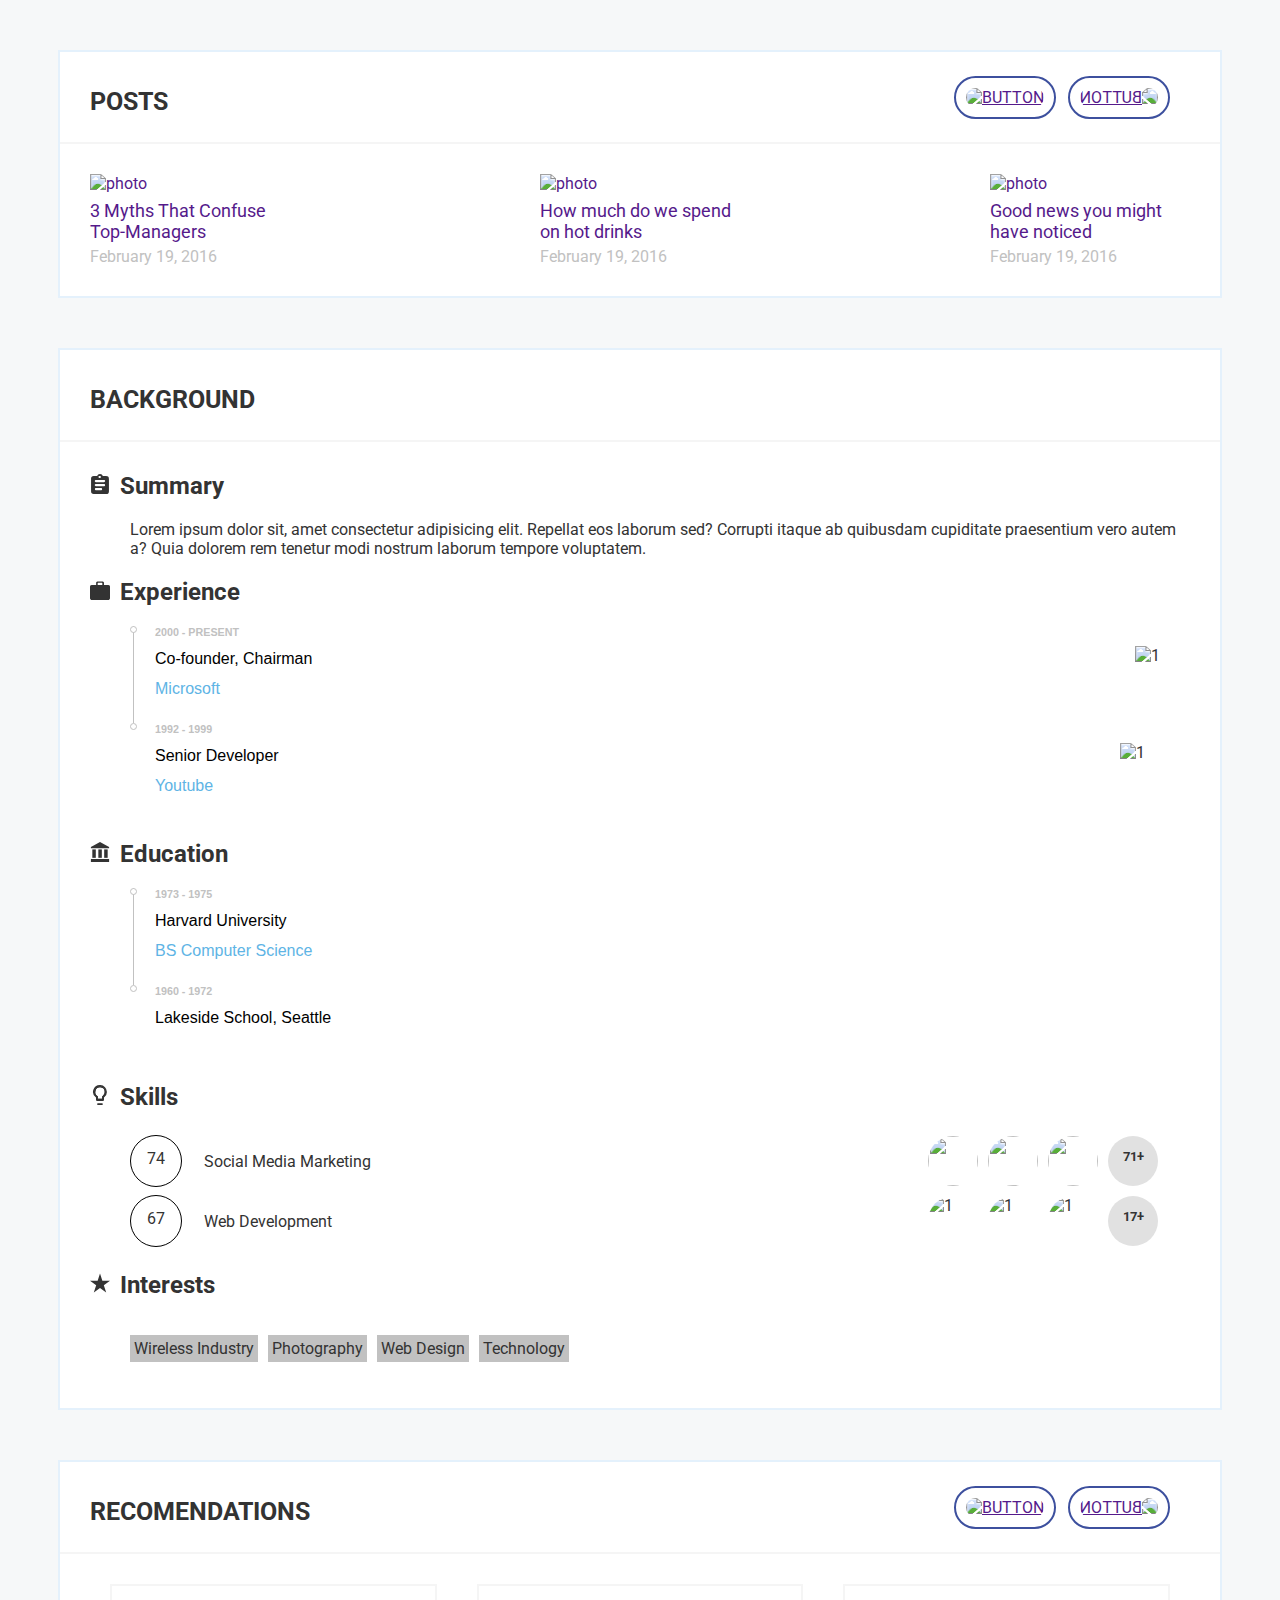
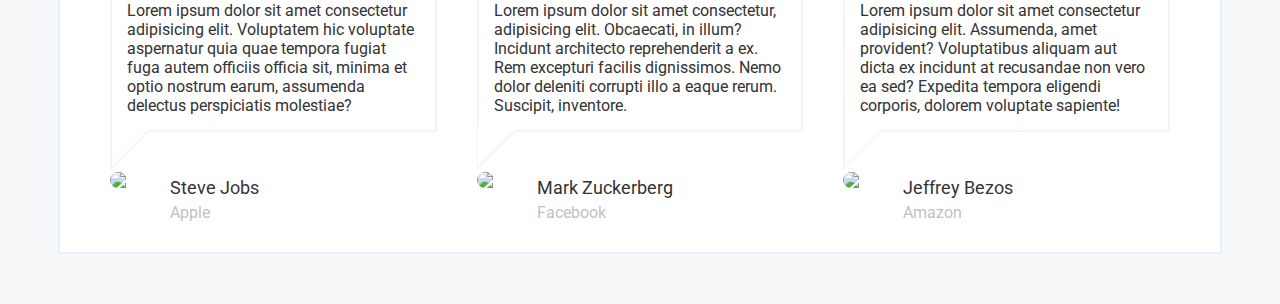
==== index.html @ bb3f2025 "bag fix" ====
<!DOCTYPE html>
<html lang="en">
<head>
    <meta charset="UTF-8">
    <meta http-equiv="X-UA-Compatible" content="IE=edge">
    <meta name="viewport" content="width=device-width, initial-scale=1.0">
    <link rel="stylesheet" href="style.css">
    <title>GroupTask</title>
</head>

<body>

<header>
    <div id="header"></div>

</header>

<main>
    <div id="container">

        <div id="body-1">
            <div class="container">
                <div class="containers-header">
                    <h1>Posts</h1>
                    <div>
                        <a href=""><img src="./img/Arrow.svg" alt="button"></a>
                        <a href=""><img src="./img/Arrow.svg" alt="button"></a>
                    </div>
                </div>

                <div class="containers-main">
                    <div id="content-1">
                        <a href="">
                            <img src="./img/article1.jpg" alt="photo">
                            <div class="text"> 3 Myths That Confuse Top-Managers</div>
                            <div class="additional-text">February 19, 2016</div>
                        </a>
                    </div>
                    <div id="content-2">
                        <a href="">
                            <img src="./img/article2.jpg" alt="photo">
                            <div class="text">How much do we spend on hot drinks</div>
                            <div class="additional-text"> February 19, 2016</div>
                        </a>
                    </div>
                    <div id="content-3">
                        <a href="">
                            <img src="./img/article3.jpg" alt="photo">
                            <div class="text">Good news you might have noticed</div>
                            <div class="additional-text"> February 19, 2016</div>
                        </a>
                    </div>
                </div>
            </div>
        </div>

        <div id="body-2">
            <div class="container">
                <div class="containers-header">
                    <h1>Background</h1>
                </div>  
                <div class="containers-info">
                    <div id="info-1">
                        <h2><img src="./img/mark-icon-1.svg" alt="1" id="img-info">Summary</h2>
                        <div class=" info-1 p"> <p>Lorem ipsum dolor sit, amet consectetur adipisicing elit. Repellat eos laborum sed?
                        Corrupti itaque ab quibusdam cupiditate praesentium vero autem a? Quia dolorem 
                        rem tenetur modi nostrum laborum tempore voluptatem.</p></div>
                    </div>
                    <div id="info-2">
                        <h2><img src="./img/mark-icon-2.svg" alt="1" id="img-info">Experience</h2>
                        
                        <div class="grid_info"> 
                            <div class="el1">
                                <ul>
                                    <li>
                                        <h6>2000 - PRESENT</h6>
                                        <p>Co-founder, Chairman</p> 
                                        <a href="">Microsoft</a> 
                                    </li>
                                    
                                    <li>
                                        <h6>1992 - 1999</h6>
                                        <p>Senior Developer</p>
                                        <a href="">Youtube</a>
                                    </li>
                            
                                </ul>
                            </div>
                            <div class="img1"><img width="140" src="./img/logo-microsoft.png" alt="1" id="grid-img-info"></div>
                            <div class="img2"><img width="110" src="./img/logo-youtube.png" alt="1" id="grid-img-info"></div>
                        </div>


                    </div>
                    <div id="info-3">
                        <h2><img src="./img/mark-icon-3.svg" alt="1" id="img-info">Education</h2>


                        <ul>
                            <li>
                                <h6>1973 - 1975</h6>
                                <p>Harvard University</p> 
                                <a href="">BS Computer Science</a> 
                            </li>
                            
                            <li>
                                <h6>1960 - 1972</h6>
                                <p>Lakeside School, Seattle</p>
                                
                            </li>
                    
                        </ul>


                    </div>
                    <div id="info-4">
                        <h2><img src="./img/mark-icon-4.svg" alt="1" id="img-info">Skills</h2>

                        <div class="number-info">
                            <div class="row-info">
                                <p id="p1">74</p> 
                                <p>Social Media Marketing</p>
                            </div>
                            <div class="image-info">
                                <img width="50" src="./img/avatar.jpg" alt="">
                                <img width="50" src="./img/avatar2.jpg" alt="">
                                <img width="50" src="./img/avatar3.jpg" alt="">
                                <h6>71+</h6>
                            </div>
                        </div>

                        <div class="number-info">
                            <div class="row-info">
                                <div><p id="p1">67</p></div>
                                <div><p>Web Development</p></div>
                            </div>
                            <div class="image-info">
                                <img width="50" src="./img/avatar2.jpg" alt="1">
                                <img width="50" src="./img/avatar3.jpg" alt="1">
                                <img width="50" src="./img/avatar.jpg" alt="1">
                                <h6>17+</h6>
                            </div>
                        </div>

                    </div>
                    <div id="info-5">
                        <h2><img src="./img/mark-icon-5.svg" alt="1" id="img-info">Interests</h2>
                        <div class="info-5-1">
                            <p>Wireless Industry</p>
                            <p>Photography</p>
                            <p>Web Design</p>
                            <p>Technology</p>
                            
                        </div>
                        

                    </div>
                </div>
            </div>
        </div>


        <div id="body-3">
            <div class="container">
                <div class="containers-header">
                    <h1>Recomendations</h1>
                    <div>
                        <a href=""><img src="./img/Arrow.svg" alt="button"></a>
                        <a href=""><img src="./img/Arrow.svg" alt="button"></a>
                    </div>
                </div>

                <div class="containers-main-grid">
                    <label id="rec-1"> Lorem ipsum dolor sit amet consectetur adipisicing elit. Voluptatem hic voluptate aspernatur quia quae tempora fugiat fuga autem officiis officia sit, minima et optio nostrum earum, assumenda delectus perspiciatis molestiae? </label>
                    <label id="rec-2"> Lorem ipsum dolor sit amet consectetur, adipisicing elit. Obcaecati, in illum? Incidunt architecto reprehenderit a ex. Rem excepturi facilis dignissimos. Nemo dolor deleniti corrupti illo a eaque rerum. Suscipit, inventore.</label>
                    <label id="rec-3"> Lorem ipsum dolor sit amet consectetur adipisicing elit. Assumenda, amet provident? Voluptatibus aliquam aut dicta ex incidunt at recusandae non vero ea sed? Expedita tempora eligendi corporis, dolorem voluptate sapiente!</label>

                    <div class="grid-content">
                        <img src="./img/avatar.jpg" class="avatar">
                        <div class="text">Steve Jobs</div>
                        <div class="additional-text">Apple</div>
                    </div>
                    <div class="grid-content">
                        <img src="./img/avatar2.jpg" class="avatar">
                        <div class="text">Mark Zuckerberg</div>
                        <div class="additional-text">Facebook</div>
                    </div>
                    <div class="grid-content">
                        <img src="./img/avatar3.jpg" class="avatar">
                        <div class="text">Jeffrey Bezos</div>
                        <div class="additional-text">Amazon</div>
                    </div>
                </div>
            </div>
        </div>

        <div id="body-4"></div>

        <div id="body-5"></div>

        <div id="body-6"></div>

    </div>
</main>

<footer>
    <div id="footer"></div>

</footer>

</body>

</html>
---- style.css ----
@import url('https://fonts.googleapis.com/css2?family=Raleway:wght@300&family=Roboto:wght@300;500&display=swap');

body{
    font-family: 'Roboto', sans-serif;
    background-color: #F6F8F9;
}
.container{
    background-color: white;
    border: 2px solid #e4f1fc;
    margin: 50px;
    padding-bottom: 30px;
    overflow: hidden;
}

.containers-header{
    display: flex;
    justify-content: space-between;
    height: 90px;
    align-items: center;
    border-bottom: 2px solid #F5F5F5;
    text-transform: uppercase;
}
.containers-header div{
    padding-right: 50px;
}
h1{
    margin-left: 30px;
    margin-top: 25px;
    font-size: 25px;
    color: #333;
}
.containers-header img{
    margin-left: 8px;
    border: 2.5px solid #3D509E;
    border-radius: 50px;
    padding: 10px;
    height: 10px;
}
.containers-header img:hover{
    background-color: rgba(0, 0, 0, 0.1)
}
.containers-header img:active {
    background-color: rgba(0, 0, 0, 0.3)
}

.containers-header a:last-child img {
    transform: scale(-1, 1);
}

.containers-main{
    margin-top: 30px;
    display: flex;
    justify-content: space-between;
    flex-direction: 200px;
    margin-left: 30px;
    margin-right: 30px;
    color: #333;
}
.containers-main a{
    text-decoration: none;
}
.containers-main div{
    width: 200px;
}
.containers-main div:hover .text{
    text-decoration: underline;
}
.containers-main img{
    height: 200px;
}

.containers-main .text{
    margin-top: 7px;
}
.containers-main-grid{
    margin-top: 30px;
    display: grid;
    grid-template-columns: 1fr 1fr 1fr;
    margin-left: 30px;
    margin-right: 30px;
    color: #333;
}
.grid-content{
    margin: 0px 20px;
    margin-top: 40px;
}
.grid-content img{
    position: absolute;
}
.grid-content div{
    margin-left: 60px;
    margin-top: 5px;
}
.containers-main-grid label{
    border: 2px #f5f5f5 solid;
    margin: 0px 20px;
    padding: 15px;
    display: inline-block;
    position: relative;
}
.containers-main-grid label::before{
    content: '';
  display:block;
  position: absolute;
  bottom: -40px;
  left: -2px;
  width: 0;
  height: 0;
  border-style: solid;
  border-width: 40px 40px 0 0;
  border-color: #f5f5f5 transparent transparent transparent;
}
.containers-main-grid label::after{
    content: ' ';
    display:block;
    position: absolute;
    bottom: -36px;
    left: 0px;
    width: 0;
    height: 0;
    border-style: solid;
    border-width: 40px 40px 0 0;
    border-color: white transparent transparent transparent;
}
.containers-main-grid label:nth-child(2)::after{
    left: -1px;
}
.text{
    font-size: 18px;
}
.additional-text{
    margin-top: 5px;
    color: #C1C1C1;
    font-style: normal;
}
.avatar{
    border-radius: 30px;
    overflow: hidden;
    width: 50px;
}


/*Mark*/
#body-2{
    color: #333;
}

.containers-info {
    font-style: none;
    margin-top: 30px;
    margin-left: 30px;
    margin-right: 30px;
}     
.containers-info h2 img {
    padding-right: 5px;
    width: 20px;
    height: 20px;
}

#p1 {
    border: 1px solid black;
    border-radius: 50%;
    height: 25px;
    width: 25px;
    padding: 12.5px;
    margin-right: 22px;
    text-align: center;
}
.number-info {
    display: flex;
    justify-content: space-between;
    align-items: center;
    height: 60px;
}
.row-info {
    display: flex;
    align-items: center;
    padding: 0 0 0 40px;
}
.image-info {
    display: flex;
    align-items: center;
    justify-content: space-between;
    padding: 0 10px 0 0;
}
#img-info {
    padding: 0 10px 0 0;
}
.number-info img {
    border-radius: 50%;
    width: 50px;
    height: 50px;
    margin: 5px;
}
.number-info h6 {
    border: 1px;
    border-radius: 50%;
    background-color: #e1e1e1;
    margin-left: 5px;
    height: 25px;
    width: 25px;
    padding: 12.5px;
    margin-right: 22px;
    text-align: center;
    font-size: 13px;
}
.info-1 p {
    padding: 0 0 0 40px;
}

.info-5-1 {
    display: inline-flex;
    align-items: flex-start;
    padding: 0 0 0 40px;
} 
.info-5-1 p {
    margin-right: 10px;
    background-color: #C1C1C1;
    padding: 4px;
}  
/* TEST */
#body-2 ul {
    margin: 0 auto;
    list-style-type: none;
    counter-reset: circle;
    margin: 0;
    font-family: sans-serif;
}
#body-2 ul li {
    padding: 0 0 25px 25px;
    position: relative;
    margin: 0;
    color: #C1C1C1;
}
#body-2 li p {
    color: black;
    margin: 12px 0;
}
#body-2 li h6 {
    margin: 0;
}
#body-2 li a {
    text-decoration: none;
    color: #5EB4E5;
}
#body-2 li a:hover {
    text-decoration: underline;
}
#body-2 ul li:after {
    position: absolute;
    top: 0;
    left: 0;
    content: "";
    border: 1px solid #C1C1C1;
    border-radius: 50%;
    display: inline-block;
    height: 5px;
    width: 5px;
    text-align: center;
    line-height: 5px;
    background: #fff;
}
#body-2 ul li:before {
    position: absolute;
    left: 3px;
    top: 0;
    content: "";
    height: 100%;
    width: 0;
    border-left: 1px solid #C1C1C1;
}
#body-2 ul li:last-of-type:before {
    border: none;
}
.grid_info {
    display: grid;
    grid-template-areas: 
      "el1 img1"
      "el1 img2";
}
.el1 {
    grid-area: el1;
}
.img1 {
    text-align: end;
    grid-area: img1;
    margin: 20px;
    padding: 0 10px 0 0 ;
}
.img2 {
    text-align: end;
    grid-area: img2;
    margin: 20px;
    padding: 0 25px 0 0 ;
}
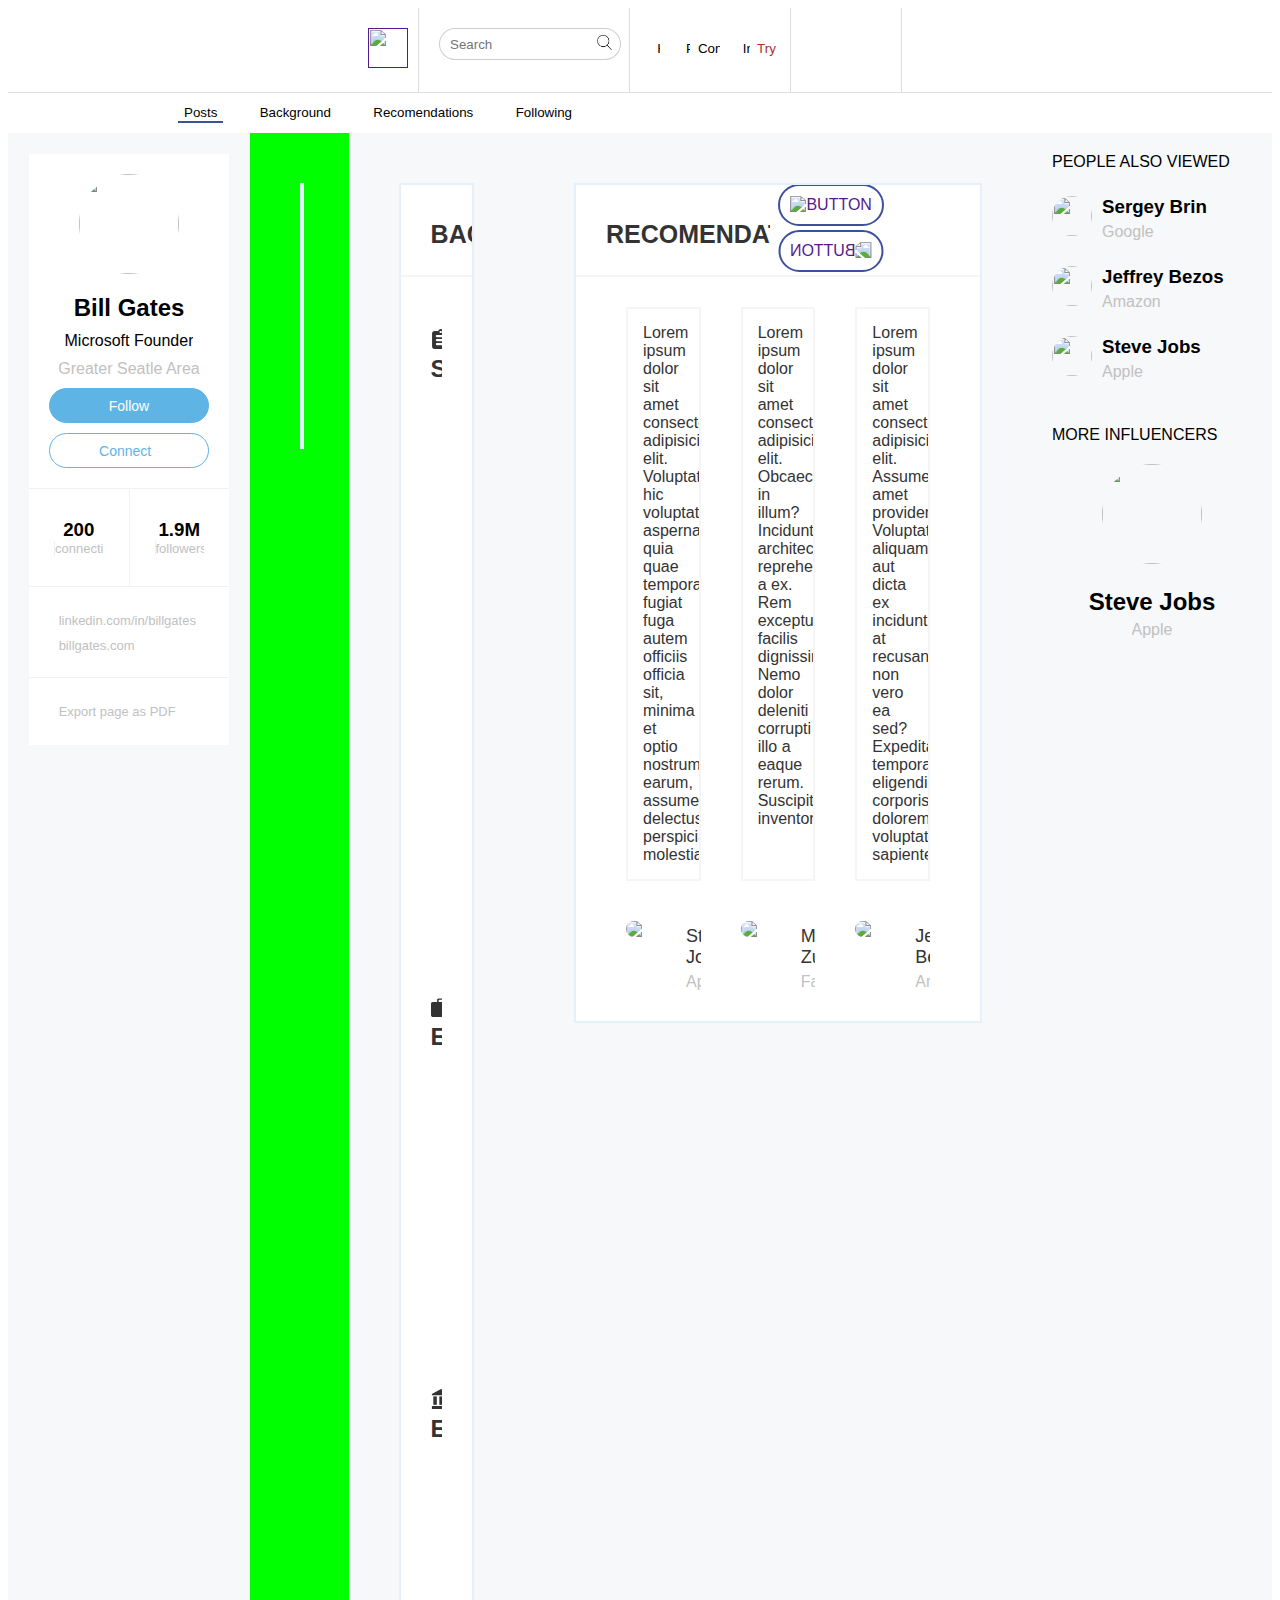
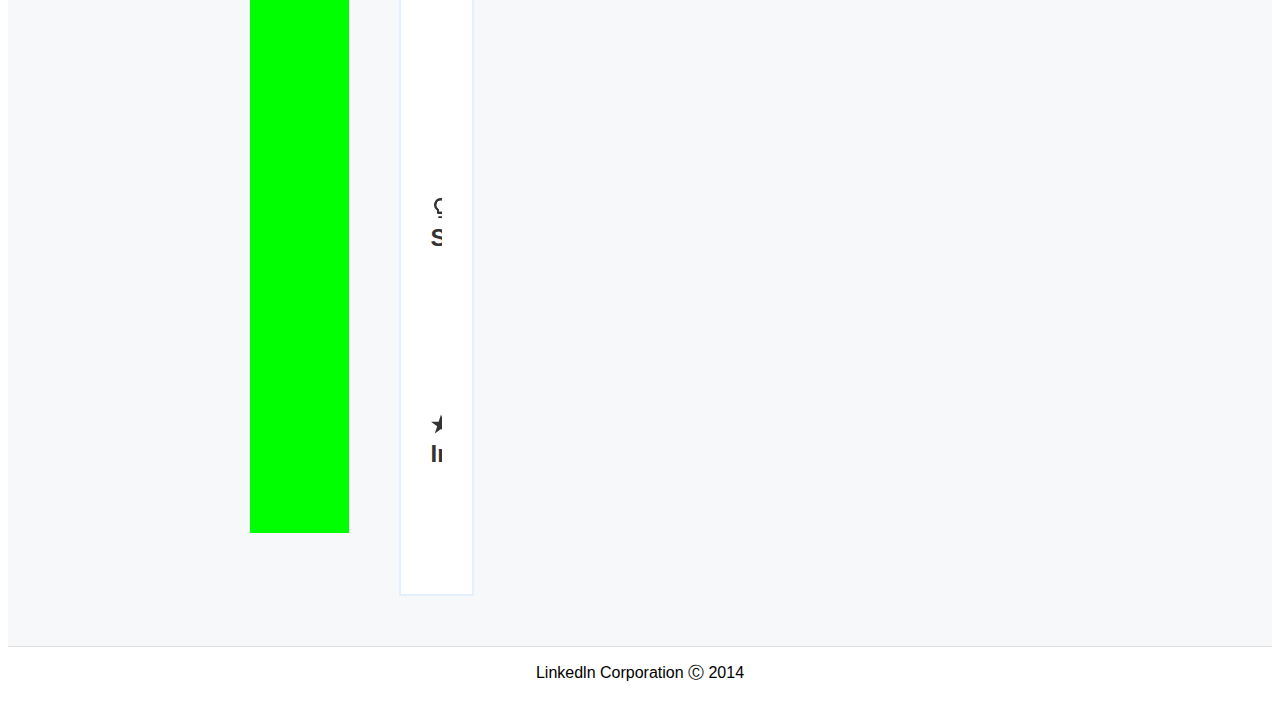
==== commit 67f00d30: "Merge branch 'main' into Igor&Mark" ====
--- a/index.html
+++ b/index.html
@@ -1,23 +1,103 @@
 <!DOCTYPE html>
 <html lang="en">
-<head>
-    <meta charset="UTF-8">
-    <meta http-equiv="X-UA-Compatible" content="IE=edge">
-    <meta name="viewport" content="width=device-width, initial-scale=1.0">
-    <link rel="stylesheet" href="style.css">
+
+  <head>
+    <meta charset="UTF-8" />
+    <meta http-equiv="X-UA-Compatible" content="IE=edge" />
+    <meta name="viewport" content="width=device-width, initial-scale=1.0" />
+    <link rel="stylesheet" href="style.css" />
     <title>GroupTask</title>
-</head>
-
-<body>
-
-<header>
-    <div id="header"></div>
-
-</header>
-
-<main>
-    <div id="container">
-
+  </head>
+
+  <body>
+    <header class="grid-area">
+            <a href="" class="cell cell-area"> <img width="40" height="40" src=" https://github.com/Andrashko/GroupTask/blob/main/img/logo.png?raw=true" alt=""></a>
+        <div class="cell cell-area  searchga">
+            <form >
+            <input type="search" name="#" placeholder="Search">
+            <button type="submit" class="head"><img width="15" height="15"
+                    src="[data-uri]"></button>
+        </form>
+        </div>
+            
+        <div class="cell cell-area">
+            <form action=""><button class="button1">Home</button></form>
+            <form action=""> <button class="button1">Profile</button></form>
+            <form action=""><button class="button1">Connections</button></form>
+            <form action=""><button class="button1">Interest</button></form>
+            <form action=""><button class="button1 redbutton">Try Premium</button></form>
+          
+        </div>
+        <div class="cell cell-area ">
+            <form action=""><button class="button2"><img  width="22" src="https://github.com/lesha13/GroupTaskWEB/blob/main/img/icon-1.png?raw=true" alt=""></button></form>
+            <form action=""> <button class="button2"><img  width="22" src="https://github.com/lesha13/GroupTaskWEB/blob/main/img/icon-2.png?raw=true" alt=""></button></form>
+            <form action=""><button class="button2"><img  width="22" src="https://github.com/lesha13/GroupTaskWEB/blob/main/img/icon-3.png?raw=true" alt=""></button></form>
+
+        </div>
+        <a href="" class="cell cell-area"><img width="45" class="avaimg" src="https://github.com/Andrashko/GroupTask/blob/main/img/avatar.jpg?raw=true" alt=""></a>
+       
+    </header>
+    <header2>
+        <div class="buttons3">
+            <form action=""><button class="button3 bluebutton">Posts</button></form>
+            <form action=""> <button class="button3">Background</button></form>
+            <form action=""><button class="button3">Recomendations</button></form>
+            <form action=""><button class="button3">Following</button></form>
+        </div>
+   
+    </header2>
+
+    <main>
+      <div id="container">
+
+        <div id="body-5">
+          <div id="body-5-1">
+            <img src="img/bill-gates-avatar.png" />
+
+            <h2>Bill Gates</h2>
+            <p>Microsoft Founder</p>
+            <p>Greater Seatle Area</p>
+
+            <button>Follow</button>
+            <button>
+              Connect &nbsp<ion-icon name="chevron-down-outline"></ion-icon>
+            </button>
+          </div>
+          <div id="body-5-2">
+            <div>
+              <h3>200</h3>
+              <p>connecting</p>
+            </div>
+
+            <div>
+              <h3>1.9M</h3>
+              <p>followers</p>
+            </div>
+          </div>
+
+          <div id="body-5-3">
+            <p>
+              <ion-icon name="link-outline"></ion-icon>&nbsp
+              <a href="https://www.linkedin.com/in/billgates">
+                linkedin.com/in/billgates
+              </a>
+            </p>
+            <p>
+              <ion-icon name="globe-outline"></ion-icon>&nbsp
+              <a href="https://en.wikipedia.org/wiki/Bill_Gates">
+                billgates.com
+              </a>
+            </p>
+          </div>
+
+          <div id="body-5-4">
+            <p>
+              <ion-icon name="exit-outline"></ion-icon>&nbsp
+              <a> Export page as PDF </a>
+            </p>
+          </div>
+        </div>
+        
         <div id="body-1">
             <div class="container">
                 <div class="containers-header">
@@ -196,18 +276,70 @@
 
         <div id="body-4"></div>
 
-        <div id="body-5"></div>
-
-        <div id="body-6"></div>
-
-    </div>
-</main>
-
-<footer>
-    <div id="footer"></div>
-
-</footer>
-
-</body>
+        <div id="body-6">
+          <p>PEOPLE ALSO VIEWED</p>
+
+          <div id="body-6-1">
+            <img src="img/avatar.jpg" />
+            <div>
+              <h3>Sergey Brin</h3>
+              <p>Google</p>
+            </div>
+          </div>
+
+          <div id="body-6-2">
+            <img src="img/avatar2.jpg" />
+            <div>
+              <h3>Jeffrey Bezos</h3>
+              <p>Amazon</p>
+            </div>
+          </div>
+
+          <div id="body-6-3">
+            <img src="img/avatar3.jpg" />
+            <div>
+              <h3>Steve Jobs</h3>
+              <p>Apple</p>
+            </div>
+          </div>
+
+          <p>MORE INFLUENCERS</p>
+
+          <div id="body-6-4">
+            <div>
+              <button>
+                <ion-icon name="chevron-back-outline"></ion-icon>
+              </button>
+
+              <img src="img/avatar3.jpg" />
+
+              <button>
+                <ion-icon name="chevron-forward-outline"></ion-icon>
+              </button>
+            </div>
+            <h2>Steve Jobs</h2>
+            <p>Apple</p>
+          </div>
+        </div>
+      </div>
+    </main>
+
+    <footer>
+      <footer>
+        <div class="divfooter">
+                    <p>Linkedln Corporation Ⓒ 2014</p>
+        </div>
+
+    </footer>
+
+    <script
+      type="module"
+      src="https://unpkg.com/ionicons@5.5.2/dist/ionicons/ionicons.esm.js"
+    ></script>
+    <script
+      nomodule
+      src="https://unpkg.com/ionicons@5.5.2/dist/ionicons/ionicons.js"
+    ></script>
+  </body>
 
 </html>
--- a/style.css
+++ b/style.css
@@ -1,9 +1,4 @@
-@import url('https://fonts.googleapis.com/css2?family=Raleway:wght@300&family=Roboto:wght@300;500&display=swap');
-
-body{
-    font-family: 'Roboto', sans-serif;
-    background-color: #F6F8F9;
-}
+/*Igor*/
 .container{
     background-color: white;
     border: 2px solid #e4f1fc;
@@ -23,7 +18,7 @@
 .containers-header div{
     padding-right: 50px;
 }
-h1{
+.container h1{
     margin-left: 30px;
     margin-top: 25px;
     font-size: 25px;
@@ -292,4 +287,351 @@
     grid-area: img2;
     margin: 20px;
     padding: 0 25px 0 0 ;
-}+}
+/*Nika*/
+
+.grid-area {
+  display: grid;
+  grid-template-areas: "logo searchm buttons1 buttons2 ava";
+  padding: 0px 350px;
+  border-bottom: 0.5px solid #dedede;
+}
+
+header {
+  display: flex;
+  justify-content: space-between;
+}
+
+.button1 {
+  height: 40px;
+  width: 90px;
+  border: 0;
+  background-color: white;
+  cursor: pointer;
+}
+.button2 {
+  height: 40px;
+  width: 30px;
+  border: 0;
+  background-color: white;
+  cursor: pointer;
+}
+.button1:hover {
+  padding: 0px 0px 4px 0px;
+}
+
+.button2:hover {
+  padding: 0px 0px 4px 0px;
+}
+.avaimg {
+  border-radius: 50px;
+}
+.redbutton {
+  color: rgb(171, 45, 45);
+}
+.searchga input {
+  width: 150px;
+  height: 32px;
+  padding-left: 10px;
+  border: 0.5px solid #cecece;
+  border-right: 0;
+  border-radius: 50px 0 0 50px;
+  background: #ffffff;
+  outline: none;
+}
+
+.searchga button {
+  position: absolute;
+  width: 32px;
+  height: 32px;
+  border: 0.5px solid #cecece;
+  border-left: 0;
+  cursor: pointer;
+  border-radius: 0 50px 50px 0;
+  background-color: white;
+}
+
+input[type="search"]::-webkit-search-cancel-button {
+  -webkit-appearance: none;
+  width: 0px;
+  height: 0px;
+}
+
+.cell-area:nth-child(1) {
+  grid-area: logo;
+  padding: 20px 10px;
+}
+
+.cell-area:nth-child(2) {
+  grid-area: searchm;
+  padding: 20px 40px 10px 20px;
+
+  border-left: 0.5px solid #dedede;
+}
+
+.cell-area:nth-child(3) {
+  grid-area: buttons1;
+  padding: 20px 10px 20px 0px;
+  display: flex;
+  justify-content: space-between;
+  border-right: 0.5px solid #dedede;
+  border-left: 0.5px solid #dedede;
+}
+
+.cell-area:nth-child(4) {
+  grid-area: buttons2;
+  border-right: 0.5px solid #dedede;
+  padding: 20px 10px;
+  display: flex;
+  justify-content: space-between;
+}
+
+.cell-area:nth-child(5) {
+  grid-area: ava;
+  padding: 20px 10px;
+}
+.buttons3 {
+  display: flex;
+  justify-content: space-between;
+  padding: 10px 170px;
+  width: 400px;
+}
+.button3 {
+  border: 0;
+  background-color: white;
+}
+.button3:hover {
+  border-bottom: 2px solid #3d509e;
+}
+.bluebutton {
+  border-bottom: 2px solid #3d509e;
+}
+.divfooter {
+  display: block;
+  text-align: center;
+  border-top: 0.5px solid #dedede;
+}
+
+/* Oleksii */
+
+@import url("https://fonts.googleapis.com/css2?family=Roboto:wght@300&display=swap");
+
+* {
+  font-family: "Roboto", sans-serif;
+  text-decoration: none;
+  overflow: hidden;
+}
+
+#container {
+  display: flex;
+  flex-direction: row;
+  justify-content: center;
+}
+
+body main {
+  background-color: #f6f8f9;
+}
+
+#body-5 {
+  background-color: #ffffff;
+  border: 1px solid #f6f8f9;
+}
+
+#body-5 *,
+#body-6 * {
+  margin: 0;
+  padding: 0;
+}
+
+#body-5,
+#body-6 {
+  display: flex;
+  flex-direction: column;
+  height: fit-content;
+  width: 200px;
+  min-width: 200px;
+  margin: 20px;
+}
+
+#body-5-1 {
+  display: flex;
+  flex-direction: column;
+  align-items: center;
+}
+
+#body-5-2 {
+  display: flex;
+  flex-direction: row;
+  border-top: 1px solid #f1f1f1;
+  margin-top: 10px;
+}
+
+#body-5-2 :last-child {
+  border-left: 1px solid #f1f1f1;
+}
+
+#body-5-2 div {
+  text-align: center;
+  width: 50%;
+  padding-top: 30px;
+  padding-bottom: 30px;
+}
+
+#body-5-1 h2,
+#body-5-1 p {
+  margin-bottom: 10px;
+}
+
+#body-5-3,
+#body-5-4 {
+  display: flex;
+  flex-direction: column;
+  align-items: left;
+  border-top: 1px solid #f1f1f1;
+}
+
+#body-5-2 p,
+#body-5-3 p,
+#body-5-4 p {
+  display: flex;
+  flex-direction: row;
+  font-size: small;
+}
+
+#body-5-2 p {
+  margin: 0px 25px;
+}
+
+#body-5-3 {
+  padding: 25px 0px 15px 0px;
+}
+
+#body-5-3 p {
+  margin: 0px 25px 8px 25px;
+}
+
+#body-5-4 p {
+  margin: 25px 25px;
+}
+
+#body-5 img {
+  height: 100px;
+  width: 100px;
+  border-radius: 50%;
+  margin: 20px 0px;
+}
+
+#body-5 button {
+  border: 1px solid #5eb4e5;
+  border-radius: 50px;
+  width: 160px;
+  height: 35px;
+  font-size: 14px;
+  margin-bottom: 10px;
+}
+
+#body-5 :nth-child(5) {
+  background-color: #5eb4e5;
+  color: #ffffff;
+  transition: 0.3s;
+}
+
+#body-5 :nth-child(6) {
+  background-color: #ffffff;
+  color: #5eb4e5;
+  transition: 0.3s;
+  display: flex;
+  justify-content: center;
+  align-items: center;
+}
+
+#body-5 :nth-child(5):hover {
+  filter: brightness(0.9);
+  cursor: pointer;
+}
+
+#body-5 :nth-child(6):hover {
+  filter: brightness(0.9);
+  cursor: pointer;
+}
+
+#body-5 p,
+#body-5 a {
+  color: #c1c1c1;
+}
+
+#body-5 :nth-child(3) {
+  color: #000000;
+}
+
+#body-5 a {
+  border: 1px solid #ffffff;
+}
+
+#body-5 a:hover {
+  border-bottom: 1px solid #c1c1c1;
+  cursor: pointer;
+}
+
+#body-6-1,
+#body-6-2,
+#body-6-3 {
+  display: flex;
+  flex-direction: row;
+  margin-top: 25px;
+}
+
+#body-6-3 {
+  margin-bottom: 45px;
+}
+
+#body-6-4 {
+  display: flex;
+  flex-direction: column;
+  align-items: center;
+}
+
+#body-6-4 div {
+  margin: 20px;
+}
+
+#body-6 img {
+  align-self: flex-start;
+  height: 40px;
+  width: 40px;
+  border-radius: 50px;
+  margin-right: 10px;
+}
+
+#body-6-4 img {
+  align-self: center;
+  height: 100px;
+  width: 100px;
+  border-radius: 50px;
+  margin: 0;
+}
+
+#body-6 button {
+  background: none;
+  border: none;
+  margin: 0;
+}
+
+#body-6 button :hover {
+  cursor: pointer;
+}
+
+#body-6 div p {
+  color: #c1c1c1;
+  margin-top: 5px;
+}
+
+#body-5 ion-icon {
+  margin-top: 0px;
+}
+
+#body-1 {
+  height: 2000px;
+  width: 1000px;
+  background-color: rgb(0, 255, 0);
+}
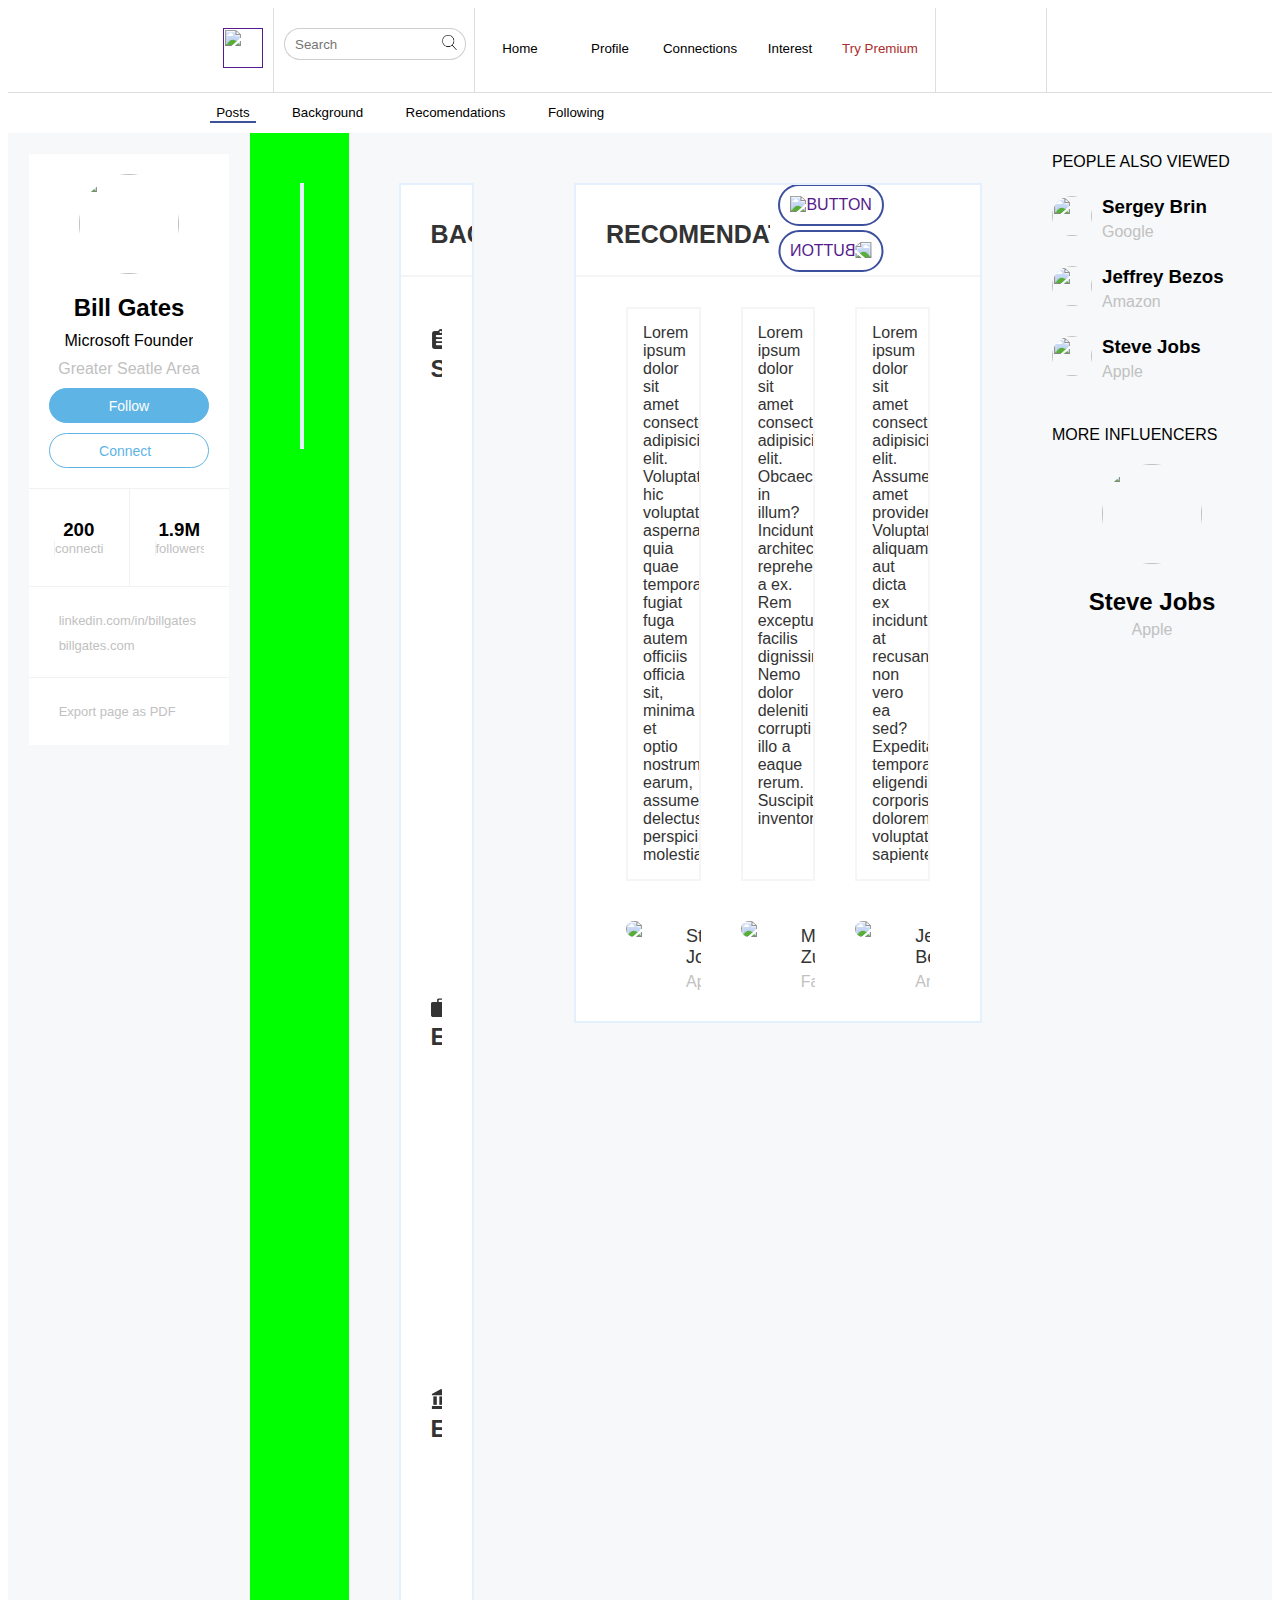
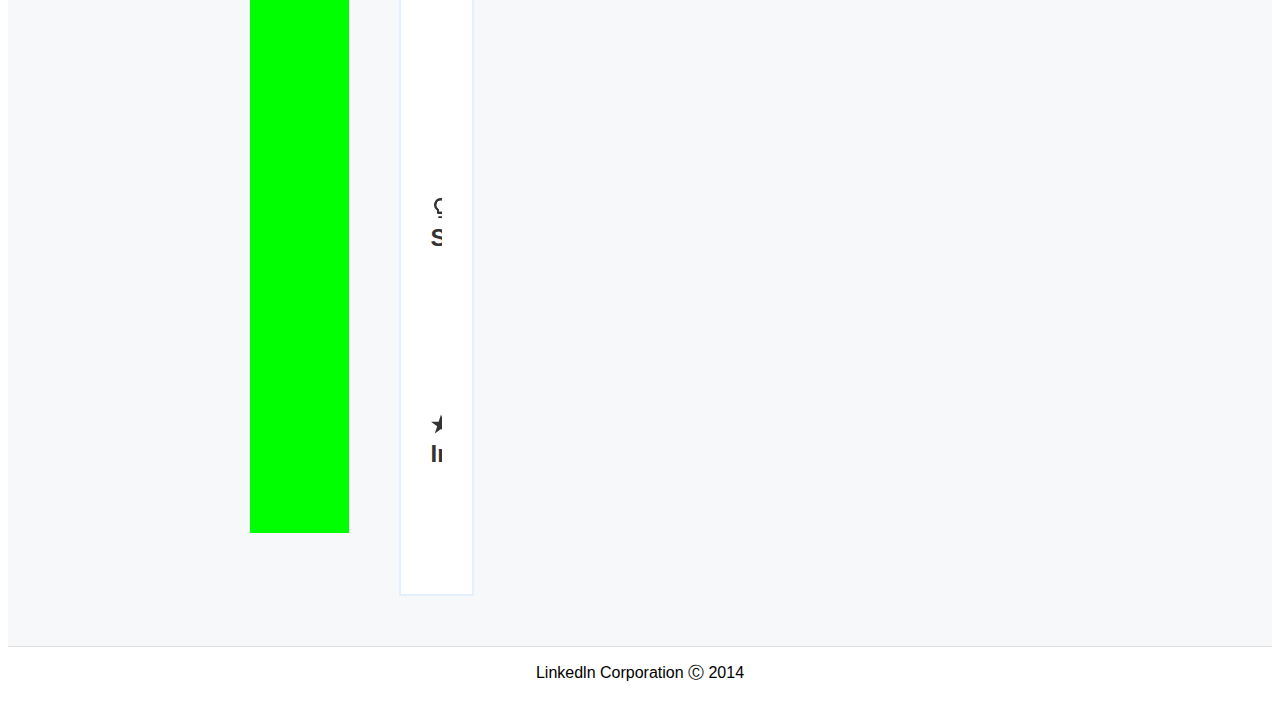
==== commit 94a66b14: "Merge branch 'main' into Nika" ====
--- a/index.html
+++ b/index.html
@@ -1,345 +1,346 @@
-<!DOCTYPE html>
-<html lang="en">
-
-  <head>
-    <meta charset="UTF-8" />
-    <meta http-equiv="X-UA-Compatible" content="IE=edge" />
-    <meta name="viewport" content="width=device-width, initial-scale=1.0" />
-    <link rel="stylesheet" href="style.css" />
-    <title>GroupTask</title>
-  </head>
-
-  <body>
-    <header class="grid-area">
-            <a href="" class="cell cell-area"> <img width="40" height="40" src=" https://github.com/Andrashko/GroupTask/blob/main/img/logo.png?raw=true" alt=""></a>
-        <div class="cell cell-area  searchga">
-            <form >
-            <input type="search" name="#" placeholder="Search">
-            <button type="submit" class="head"><img width="15" height="15"
-                    src="[data-uri]"></button>
-        </form>
-        </div>
-            
-        <div class="cell cell-area">
-            <form action=""><button class="button1">Home</button></form>
-            <form action=""> <button class="button1">Profile</button></form>
-            <form action=""><button class="button1">Connections</button></form>
-            <form action=""><button class="button1">Interest</button></form>
-            <form action=""><button class="button1 redbutton">Try Premium</button></form>
-          
-        </div>
-        <div class="cell cell-area ">
-            <form action=""><button class="button2"><img  width="22" src="https://github.com/lesha13/GroupTaskWEB/blob/main/img/icon-1.png?raw=true" alt=""></button></form>
-            <form action=""> <button class="button2"><img  width="22" src="https://github.com/lesha13/GroupTaskWEB/blob/main/img/icon-2.png?raw=true" alt=""></button></form>
-            <form action=""><button class="button2"><img  width="22" src="https://github.com/lesha13/GroupTaskWEB/blob/main/img/icon-3.png?raw=true" alt=""></button></form>
-
-        </div>
-        <a href="" class="cell cell-area"><img width="45" class="avaimg" src="https://github.com/Andrashko/GroupTask/blob/main/img/avatar.jpg?raw=true" alt=""></a>
-       
-    </header>
-    <header2>
-        <div class="buttons3">
-            <form action=""><button class="button3 bluebutton">Posts</button></form>
-            <form action=""> <button class="button3">Background</button></form>
-            <form action=""><button class="button3">Recomendations</button></form>
-            <form action=""><button class="button3">Following</button></form>
-        </div>
-   
-    </header2>
-
-    <main>
-      <div id="container">
-
-        <div id="body-5">
-          <div id="body-5-1">
-            <img src="img/bill-gates-avatar.png" />
-
-            <h2>Bill Gates</h2>
-            <p>Microsoft Founder</p>
-            <p>Greater Seatle Area</p>
-
-            <button>Follow</button>
-            <button>
-              Connect &nbsp<ion-icon name="chevron-down-outline"></ion-icon>
-            </button>
-          </div>
-          <div id="body-5-2">
-            <div>
-              <h3>200</h3>
-              <p>connecting</p>
-            </div>
-
-            <div>
-              <h3>1.9M</h3>
-              <p>followers</p>
-            </div>
-          </div>
-
-          <div id="body-5-3">
-            <p>
-              <ion-icon name="link-outline"></ion-icon>&nbsp
-              <a href="https://www.linkedin.com/in/billgates">
-                linkedin.com/in/billgates
-              </a>
-            </p>
-            <p>
-              <ion-icon name="globe-outline"></ion-icon>&nbsp
-              <a href="https://en.wikipedia.org/wiki/Bill_Gates">
-                billgates.com
-              </a>
-            </p>
-          </div>
-
-          <div id="body-5-4">
-            <p>
-              <ion-icon name="exit-outline"></ion-icon>&nbsp
-              <a> Export page as PDF </a>
-            </p>
-          </div>
-        </div>
-        
-        <div id="body-1">
-            <div class="container">
-                <div class="containers-header">
-                    <h1>Posts</h1>
-                    <div>
-                        <a href=""><img src="./img/Arrow.svg" alt="button"></a>
-                        <a href=""><img src="./img/Arrow.svg" alt="button"></a>
-                    </div>
-                </div>
-
-                <div class="containers-main">
-                    <div id="content-1">
-                        <a href="">
-                            <img src="./img/article1.jpg" alt="photo">
-                            <div class="text"> 3 Myths That Confuse Top-Managers</div>
-                            <div class="additional-text">February 19, 2016</div>
-                        </a>
-                    </div>
-                    <div id="content-2">
-                        <a href="">
-                            <img src="./img/article2.jpg" alt="photo">
-                            <div class="text">How much do we spend on hot drinks</div>
-                            <div class="additional-text"> February 19, 2016</div>
-                        </a>
-                    </div>
-                    <div id="content-3">
-                        <a href="">
-                            <img src="./img/article3.jpg" alt="photo">
-                            <div class="text">Good news you might have noticed</div>
-                            <div class="additional-text"> February 19, 2016</div>
-                        </a>
-                    </div>
-                </div>
-            </div>
-        </div>
-
-        <div id="body-2">
-            <div class="container">
-                <div class="containers-header">
-                    <h1>Background</h1>
-                </div>  
-                <div class="containers-info">
-                    <div id="info-1">
-                        <h2><img src="./img/mark-icon-1.svg" alt="1" id="img-info">Summary</h2>
-                        <div class=" info-1 p"> <p>Lorem ipsum dolor sit, amet consectetur adipisicing elit. Repellat eos laborum sed?
-                        Corrupti itaque ab quibusdam cupiditate praesentium vero autem a? Quia dolorem 
-                        rem tenetur modi nostrum laborum tempore voluptatem.</p></div>
-                    </div>
-                    <div id="info-2">
-                        <h2><img src="./img/mark-icon-2.svg" alt="1" id="img-info">Experience</h2>
-                        
-                        <div class="grid_info"> 
-                            <div class="el1">
-                                <ul>
-                                    <li>
-                                        <h6>2000 - PRESENT</h6>
-                                        <p>Co-founder, Chairman</p> 
-                                        <a href="">Microsoft</a> 
-                                    </li>
-                                    
-                                    <li>
-                                        <h6>1992 - 1999</h6>
-                                        <p>Senior Developer</p>
-                                        <a href="">Youtube</a>
-                                    </li>
-                            
-                                </ul>
-                            </div>
-                            <div class="img1"><img width="140" src="./img/logo-microsoft.png" alt="1" id="grid-img-info"></div>
-                            <div class="img2"><img width="110" src="./img/logo-youtube.png" alt="1" id="grid-img-info"></div>
-                        </div>
-
-
-                    </div>
-                    <div id="info-3">
-                        <h2><img src="./img/mark-icon-3.svg" alt="1" id="img-info">Education</h2>
-
-
-                        <ul>
-                            <li>
-                                <h6>1973 - 1975</h6>
-                                <p>Harvard University</p> 
-                                <a href="">BS Computer Science</a> 
-                            </li>
-                            
-                            <li>
-                                <h6>1960 - 1972</h6>
-                                <p>Lakeside School, Seattle</p>
-                                
-                            </li>
-                    
-                        </ul>
-
-
-                    </div>
-                    <div id="info-4">
-                        <h2><img src="./img/mark-icon-4.svg" alt="1" id="img-info">Skills</h2>
-
-                        <div class="number-info">
-                            <div class="row-info">
-                                <p id="p1">74</p> 
-                                <p>Social Media Marketing</p>
-                            </div>
-                            <div class="image-info">
-                                <img width="50" src="./img/avatar.jpg" alt="">
-                                <img width="50" src="./img/avatar2.jpg" alt="">
-                                <img width="50" src="./img/avatar3.jpg" alt="">
-                                <h6>71+</h6>
-                            </div>
-                        </div>
-
-                        <div class="number-info">
-                            <div class="row-info">
-                                <div><p id="p1">67</p></div>
-                                <div><p>Web Development</p></div>
-                            </div>
-                            <div class="image-info">
-                                <img width="50" src="./img/avatar2.jpg" alt="1">
-                                <img width="50" src="./img/avatar3.jpg" alt="1">
-                                <img width="50" src="./img/avatar.jpg" alt="1">
-                                <h6>17+</h6>
-                            </div>
-                        </div>
-
-                    </div>
-                    <div id="info-5">
-                        <h2><img src="./img/mark-icon-5.svg" alt="1" id="img-info">Interests</h2>
-                        <div class="info-5-1">
-                            <p>Wireless Industry</p>
-                            <p>Photography</p>
-                            <p>Web Design</p>
-                            <p>Technology</p>
-                            
-                        </div>
-                        
-
-                    </div>
-                </div>
-            </div>
-        </div>
-
-
-        <div id="body-3">
-            <div class="container">
-                <div class="containers-header">
-                    <h1>Recomendations</h1>
-                    <div>
-                        <a href=""><img src="./img/Arrow.svg" alt="button"></a>
-                        <a href=""><img src="./img/Arrow.svg" alt="button"></a>
-                    </div>
-                </div>
-
-                <div class="containers-main-grid">
-                    <label id="rec-1"> Lorem ipsum dolor sit amet consectetur adipisicing elit. Voluptatem hic voluptate aspernatur quia quae tempora fugiat fuga autem officiis officia sit, minima et optio nostrum earum, assumenda delectus perspiciatis molestiae? </label>
-                    <label id="rec-2"> Lorem ipsum dolor sit amet consectetur, adipisicing elit. Obcaecati, in illum? Incidunt architecto reprehenderit a ex. Rem excepturi facilis dignissimos. Nemo dolor deleniti corrupti illo a eaque rerum. Suscipit, inventore.</label>
-                    <label id="rec-3"> Lorem ipsum dolor sit amet consectetur adipisicing elit. Assumenda, amet provident? Voluptatibus aliquam aut dicta ex incidunt at recusandae non vero ea sed? Expedita tempora eligendi corporis, dolorem voluptate sapiente!</label>
-
-                    <div class="grid-content">
-                        <img src="./img/avatar.jpg" class="avatar">
-                        <div class="text">Steve Jobs</div>
-                        <div class="additional-text">Apple</div>
-                    </div>
-                    <div class="grid-content">
-                        <img src="./img/avatar2.jpg" class="avatar">
-                        <div class="text">Mark Zuckerberg</div>
-                        <div class="additional-text">Facebook</div>
-                    </div>
-                    <div class="grid-content">
-                        <img src="./img/avatar3.jpg" class="avatar">
-                        <div class="text">Jeffrey Bezos</div>
-                        <div class="additional-text">Amazon</div>
-                    </div>
-                </div>
-            </div>
-        </div>
-
-        <div id="body-4"></div>
-
-        <div id="body-6">
-          <p>PEOPLE ALSO VIEWED</p>
-
-          <div id="body-6-1">
-            <img src="img/avatar.jpg" />
-            <div>
-              <h3>Sergey Brin</h3>
-              <p>Google</p>
-            </div>
-          </div>
-
-          <div id="body-6-2">
-            <img src="img/avatar2.jpg" />
-            <div>
-              <h3>Jeffrey Bezos</h3>
-              <p>Amazon</p>
-            </div>
-          </div>
-
-          <div id="body-6-3">
-            <img src="img/avatar3.jpg" />
-            <div>
-              <h3>Steve Jobs</h3>
-              <p>Apple</p>
-            </div>
-          </div>
-
-          <p>MORE INFLUENCERS</p>
-
-          <div id="body-6-4">
-            <div>
-              <button>
-                <ion-icon name="chevron-back-outline"></ion-icon>
-              </button>
-
-              <img src="img/avatar3.jpg" />
-
-              <button>
-                <ion-icon name="chevron-forward-outline"></ion-icon>
-              </button>
-            </div>
-            <h2>Steve Jobs</h2>
-            <p>Apple</p>
-          </div>
-        </div>
-      </div>
-    </main>
-
-    <footer>
-      <footer>
-        <div class="divfooter">
-                    <p>Linkedln Corporation Ⓒ 2014</p>
-        </div>
-
-    </footer>
-
-    <script
-      type="module"
-      src="https://unpkg.com/ionicons@5.5.2/dist/ionicons/ionicons.esm.js"
-    ></script>
-    <script
-      nomodule
-      src="https://unpkg.com/ionicons@5.5.2/dist/ionicons/ionicons.js"
-    ></script>
-  </body>
-
-</html>
+<!DOCTYPE html>
+<html lang="en">
+
+  <head>
+    <meta charset="UTF-8" />
+    <meta http-equiv="X-UA-Compatible" content="IE=edge" />
+    <meta name="viewport" content="width=device-width, initial-scale=1.0" />
+    <link rel="stylesheet" href="style.css" />
+    <title>GroupTask</title>
+  </head>
+
+  <body>
+    <header class="grid-area">
+            <a href="" class="cell cell-area"> <img width="40" height="40" src=" https://github.com/Andrashko/GroupTask/blob/main/img/logo.png?raw=true" alt=""></a>
+        <div class="cell cell-area  searchga">
+            <form >
+            <input type="search" name="#" placeholder="Search">
+            <button type="submit" class="head"><img width="15" height="15"
+                    src="[data-uri]"></button>
+        </form>
+        </div>
+            
+        <div class="cell cell-area">
+            <form action=""><button class="button1">Home</button></form>
+            <form action=""> <button class="button1">Profile</button></form>
+            <form action=""><button class="button1">Connections</button></form>
+            <form action=""><button class="button1">Interest</button></form>
+            <form action=""><button class="button1 redbutton">Try Premium</button></form>
+          
+        </div>
+        <div class="cell cell-area ">
+            <form action=""><button class="button2"><img  width="22" src="https://github.com/lesha13/GroupTaskWEB/blob/main/img/icon-1.png?raw=true" alt=""></button></form>
+            <form action=""> <button class="button2"><img  width="22" src="https://github.com/lesha13/GroupTaskWEB/blob/main/img/icon-2.png?raw=true" alt=""></button></form>
+            <form action=""><button class="button2"><img  width="22" src="https://github.com/lesha13/GroupTaskWEB/blob/main/img/icon-3.png?raw=true" alt=""></button></form>
+
+        </div>
+        <a href="" class="cell cell-area"><img width="45" class="avaimg" src="https://github.com/Andrashko/GroupTask/blob/main/img/avatar.jpg?raw=true" alt=""></a>
+
+    </header>
+    <div class="header2">
+        <div class="buttons3">
+            <form action=""><button class="button3 bluebutton">Posts</button></form>
+            <form action=""> <button class="button3">Background</button></form>
+            <form action=""><button class="button3">Recomendations</button></form>
+            <form action=""><button class="button3">Following</button></form>
+        </div>
+   
+    </div>
+
+    <main>
+      <div id="container">
+
+        <div id="body-5">
+          <div id="body-5-1">
+            <img src="img/bill-gates-avatar.png" />
+
+            <h2>Bill Gates</h2>
+            <p>Microsoft Founder</p>
+            <p>Greater Seatle Area</p>
+
+            <button>Follow</button>
+            <button>
+              Connect &nbsp<ion-icon name="chevron-down-outline"></ion-icon>
+            </button>
+          </div>
+          <div id="body-5-2">
+            <div>
+              <h3>200</h3>
+              <p>connecting</p>
+            </div>
+
+            <div>
+              <h3>1.9M</h3>
+              <p>followers</p>
+            </div>
+          </div>
+
+          <div id="body-5-3">
+            <p>
+              <ion-icon name="link-outline"></ion-icon>&nbsp
+              <a href="https://www.linkedin.com/in/billgates">
+                linkedin.com/in/billgates
+              </a>
+            </p>
+            <p>
+              <ion-icon name="globe-outline"></ion-icon>&nbsp
+              <a href="https://en.wikipedia.org/wiki/Bill_Gates">
+                billgates.com
+              </a>
+            </p>
+          </div>
+
+          <div id="body-5-4">
+            <p>
+              <ion-icon name="exit-outline"></ion-icon>&nbsp
+              <a> Export page as PDF </a>
+            </p>
+          </div>
+        </div>
+        
+        <div id="body-1">
+            <div class="container">
+                <div class="containers-header">
+                    <h1>Posts</h1>
+                    <div>
+                        <a href=""><img src="./img/Arrow.svg" alt="button"></a>
+                        <a href=""><img src="./img/Arrow.svg" alt="button"></a>
+                    </div>
+                </div>
+
+                <div class="containers-main">
+                    <div id="content-1">
+                        <a href="">
+                            <img src="./img/article1.jpg" alt="photo">
+                            <div class="text"> 3 Myths That Confuse Top-Managers</div>
+                            <div class="additional-text">February 19, 2016</div>
+                        </a>
+                    </div>
+                    <div id="content-2">
+                        <a href="">
+                            <img src="./img/article2.jpg" alt="photo">
+                            <div class="text">How much do we spend on hot drinks</div>
+                            <div class="additional-text"> February 19, 2016</div>
+                        </a>
+                    </div>
+                    <div id="content-3">
+                        <a href="">
+                            <img src="./img/article3.jpg" alt="photo">
+                            <div class="text">Good news you might have noticed</div>
+                            <div class="additional-text"> February 19, 2016</div>
+                        </a>
+                    </div>
+                </div>
+            </div>
+        </div>
+
+        <div id="body-2">
+            <div class="container">
+                <div class="containers-header">
+                    <h1>Background</h1>
+                </div>  
+                <div class="containers-info">
+                    <div id="info-1">
+                        <h2><img src="./img/mark-icon-1.svg" alt="1" id="img-info">Summary</h2>
+                        <div class=" info-1 p"> <p>Lorem ipsum dolor sit, amet consectetur adipisicing elit. Repellat eos laborum sed?
+                        Corrupti itaque ab quibusdam cupiditate praesentium vero autem a? Quia dolorem 
+                        rem tenetur modi nostrum laborum tempore voluptatem.</p></div>
+                    </div>
+                    <div id="info-2">
+                        <h2><img src="./img/mark-icon-2.svg" alt="1" id="img-info">Experience</h2>
+                        
+                        <div class="grid_info"> 
+                            <div class="el1">
+                                <ul>
+                                    <li>
+                                        <h6>2000 - PRESENT</h6>
+                                        <p>Co-founder, Chairman</p> 
+                                        <a href="">Microsoft</a> 
+                                    </li>
+                                    
+                                    <li>
+                                        <h6>1992 - 1999</h6>
+                                        <p>Senior Developer</p>
+                                        <a href="">Youtube</a>
+                                    </li>
+                            
+                                </ul>
+                            </div>
+                            <div class="img1"><img width="140" src="./img/logo-microsoft.png" alt="1" id="grid-img-info"></div>
+                            <div class="img2"><img width="110" src="./img/logo-youtube.png" alt="1" id="grid-img-info"></div>
+                        </div>
+
+
+                    </div>
+                    <div id="info-3">
+                        <h2><img src="./img/mark-icon-3.svg" alt="1" id="img-info">Education</h2>
+
+
+                        <ul>
+                            <li>
+                                <h6>1973 - 1975</h6>
+                                <p>Harvard University</p> 
+                                <a href="">BS Computer Science</a> 
+                            </li>
+                            
+                            <li>
+                                <h6>1960 - 1972</h6>
+                                <p>Lakeside School, Seattle</p>
+                                
+                            </li>
+                    
+                        </ul>
+
+
+                    </div>
+                    <div id="info-4">
+                        <h2><img src="./img/mark-icon-4.svg" alt="1" id="img-info">Skills</h2>
+
+                        <div class="number-info">
+                            <div class="row-info">
+                                <p id="p1">74</p> 
+                                <p>Social Media Marketing</p>
+                            </div>
+                            <div class="image-info">
+                                <img width="50" src="./img/avatar.jpg" alt="">
+                                <img width="50" src="./img/avatar2.jpg" alt="">
+                                <img width="50" src="./img/avatar3.jpg" alt="">
+                                <h6>71+</h6>
+                            </div>
+                        </div>
+
+                        <div class="number-info">
+                            <div class="row-info">
+                                <div><p id="p1">67</p></div>
+                                <div><p>Web Development</p></div>
+                            </div>
+                            <div class="image-info">
+                                <img width="50" src="./img/avatar2.jpg" alt="1">
+                                <img width="50" src="./img/avatar3.jpg" alt="1">
+                                <img width="50" src="./img/avatar.jpg" alt="1">
+                                <h6>17+</h6>
+                            </div>
+                        </div>
+
+                    </div>
+                    <div id="info-5">
+                        <h2><img src="./img/mark-icon-5.svg" alt="1" id="img-info">Interests</h2>
+                        <div class="info-5-1">
+                            <p>Wireless Industry</p>
+                            <p>Photography</p>
+                            <p>Web Design</p>
+                            <p>Technology</p>
+                            
+                        </div>
+                        
+
+                    </div>
+                </div>
+            </div>
+        </div>
+
+
+        <div id="body-3">
+            <div class="container">
+                <div class="containers-header">
+                    <h1>Recomendations</h1>
+                    <div>
+                        <a href=""><img src="./img/Arrow.svg" alt="button"></a>
+                        <a href=""><img src="./img/Arrow.svg" alt="button"></a>
+                    </div>
+                </div>
+
+                <div class="containers-main-grid">
+                    <label id="rec-1"> Lorem ipsum dolor sit amet consectetur adipisicing elit. Voluptatem hic voluptate aspernatur quia quae tempora fugiat fuga autem officiis officia sit, minima et optio nostrum earum, assumenda delectus perspiciatis molestiae? </label>
+                    <label id="rec-2"> Lorem ipsum dolor sit amet consectetur, adipisicing elit. Obcaecati, in illum? Incidunt architecto reprehenderit a ex. Rem excepturi facilis dignissimos. Nemo dolor deleniti corrupti illo a eaque rerum. Suscipit, inventore.</label>
+                    <label id="rec-3"> Lorem ipsum dolor sit amet consectetur adipisicing elit. Assumenda, amet provident? Voluptatibus aliquam aut dicta ex incidunt at recusandae non vero ea sed? Expedita tempora eligendi corporis, dolorem voluptate sapiente!</label>
+
+                    <div class="grid-content">
+                        <img src="./img/avatar.jpg" class="avatar">
+                        <div class="text">Steve Jobs</div>
+                        <div class="additional-text">Apple</div>
+                    </div>
+                    <div class="grid-content">
+                        <img src="./img/avatar2.jpg" class="avatar">
+                        <div class="text">Mark Zuckerberg</div>
+                        <div class="additional-text">Facebook</div>
+                    </div>
+                    <div class="grid-content">
+                        <img src="./img/avatar3.jpg" class="avatar">
+                        <div class="text">Jeffrey Bezos</div>
+                        <div class="additional-text">Amazon</div>
+                    </div>
+                </div>
+            </div>
+        </div>
+
+        <div id="body-4"></div>
+
+        <div id="body-6">
+          <p>PEOPLE ALSO VIEWED</p>
+
+          <div id="body-6-1">
+            <img src="img/avatar.jpg" />
+            <div>
+              <h3>Sergey Brin</h3>
+              <p>Google</p>
+            </div>
+          </div>
+
+          <div id="body-6-2">
+            <img src="img/avatar2.jpg" />
+            <div>
+              <h3>Jeffrey Bezos</h3>
+              <p>Amazon</p>
+            </div>
+          </div>
+
+          <div id="body-6-3">
+            <img src="img/avatar3.jpg" />
+            <div>
+              <h3>Steve Jobs</h3>
+              <p>Apple</p>
+            </div>
+          </div>
+
+          <p>MORE INFLUENCERS</p>
+
+          <div id="body-6-4">
+            <div>
+              <button>
+                <ion-icon name="chevron-back-outline"></ion-icon>
+              </button>
+
+              <img src="img/avatar3.jpg" />
+
+              <button>
+                <ion-icon name="chevron-forward-outline"></ion-icon>
+              </button>
+            </div>
+            <h2>Steve Jobs</h2>
+            <p>Apple</p>
+          </div>
+        </div>
+      </div>
+    </main>
+
+    <footer>
+        <div class="divfooter">
+                    <p>Linkedln Corporation Ⓒ 2014</p>
+        </div>
+
+    </footer>
+
+    </footer>
+
+    <script
+      type="module"
+      src="https://unpkg.com/ionicons@5.5.2/dist/ionicons/ionicons.esm.js"
+    ></script>
+    <script
+      nomodule
+      src="https://unpkg.com/ionicons@5.5.2/dist/ionicons/ionicons.js"
+    ></script>
+  </body>
+
+</html>
--- a/style.css
+++ b/style.css
@@ -1,637 +1,666 @@
-/*Igor*/
-.container{
-    background-color: white;
-    border: 2px solid #e4f1fc;
-    margin: 50px;
-    padding-bottom: 30px;
-    overflow: hidden;
-}
-
-.containers-header{
-    display: flex;
-    justify-content: space-between;
-    height: 90px;
-    align-items: center;
-    border-bottom: 2px solid #F5F5F5;
-    text-transform: uppercase;
-}
-.containers-header div{
-    padding-right: 50px;
-}
-.container h1{
-    margin-left: 30px;
-    margin-top: 25px;
-    font-size: 25px;
-    color: #333;
-}
-.containers-header img{
-    margin-left: 8px;
-    border: 2.5px solid #3D509E;
-    border-radius: 50px;
-    padding: 10px;
-    height: 10px;
-}
-.containers-header img:hover{
-    background-color: rgba(0, 0, 0, 0.1)
-}
-.containers-header img:active {
-    background-color: rgba(0, 0, 0, 0.3)
-}
-
-.containers-header a:last-child img {
-    transform: scale(-1, 1);
-}
-
-.containers-main{
-    margin-top: 30px;
-    display: flex;
-    justify-content: space-between;
-    flex-direction: 200px;
-    margin-left: 30px;
-    margin-right: 30px;
-    color: #333;
-}
-.containers-main a{
-    text-decoration: none;
-}
-.containers-main div{
-    width: 200px;
-}
-.containers-main div:hover .text{
-    text-decoration: underline;
-}
-.containers-main img{
-    height: 200px;
-}
-
-.containers-main .text{
-    margin-top: 7px;
-}
-.containers-main-grid{
-    margin-top: 30px;
-    display: grid;
-    grid-template-columns: 1fr 1fr 1fr;
-    margin-left: 30px;
-    margin-right: 30px;
-    color: #333;
-}
-.grid-content{
-    margin: 0px 20px;
-    margin-top: 40px;
-}
-.grid-content img{
-    position: absolute;
-}
-.grid-content div{
-    margin-left: 60px;
-    margin-top: 5px;
-}
-.containers-main-grid label{
-    border: 2px #f5f5f5 solid;
-    margin: 0px 20px;
-    padding: 15px;
-    display: inline-block;
-    position: relative;
-}
-.containers-main-grid label::before{
-    content: '';
-  display:block;
-  position: absolute;
-  bottom: -40px;
-  left: -2px;
-  width: 0;
-  height: 0;
-  border-style: solid;
-  border-width: 40px 40px 0 0;
-  border-color: #f5f5f5 transparent transparent transparent;
-}
-.containers-main-grid label::after{
-    content: ' ';
-    display:block;
-    position: absolute;
-    bottom: -36px;
-    left: 0px;
-    width: 0;
-    height: 0;
-    border-style: solid;
-    border-width: 40px 40px 0 0;
-    border-color: white transparent transparent transparent;
-}
-.containers-main-grid label:nth-child(2)::after{
-    left: -1px;
-}
-.text{
-    font-size: 18px;
-}
-.additional-text{
-    margin-top: 5px;
-    color: #C1C1C1;
-    font-style: normal;
-}
-.avatar{
-    border-radius: 30px;
-    overflow: hidden;
-    width: 50px;
-}
-
-
-/*Mark*/
-#body-2{
-    color: #333;
-}
-
-.containers-info {
-    font-style: none;
-    margin-top: 30px;
-    margin-left: 30px;
-    margin-right: 30px;
-}     
-.containers-info h2 img {
-    padding-right: 5px;
-    width: 20px;
-    height: 20px;
-}
-
-#p1 {
-    border: 1px solid black;
-    border-radius: 50%;
-    height: 25px;
-    width: 25px;
-    padding: 12.5px;
-    margin-right: 22px;
-    text-align: center;
-}
-.number-info {
-    display: flex;
-    justify-content: space-between;
-    align-items: center;
-    height: 60px;
-}
-.row-info {
-    display: flex;
-    align-items: center;
-    padding: 0 0 0 40px;
-}
-.image-info {
-    display: flex;
-    align-items: center;
-    justify-content: space-between;
-    padding: 0 10px 0 0;
-}
-#img-info {
-    padding: 0 10px 0 0;
-}
-.number-info img {
-    border-radius: 50%;
-    width: 50px;
-    height: 50px;
-    margin: 5px;
-}
-.number-info h6 {
-    border: 1px;
-    border-radius: 50%;
-    background-color: #e1e1e1;
-    margin-left: 5px;
-    height: 25px;
-    width: 25px;
-    padding: 12.5px;
-    margin-right: 22px;
-    text-align: center;
-    font-size: 13px;
-}
-.info-1 p {
-    padding: 0 0 0 40px;
-}
-
-.info-5-1 {
-    display: inline-flex;
-    align-items: flex-start;
-    padding: 0 0 0 40px;
-} 
-.info-5-1 p {
-    margin-right: 10px;
-    background-color: #C1C1C1;
-    padding: 4px;
-}  
-/* TEST */
-#body-2 ul {
-    margin: 0 auto;
-    list-style-type: none;
-    counter-reset: circle;
-    margin: 0;
-    font-family: sans-serif;
-}
-#body-2 ul li {
-    padding: 0 0 25px 25px;
-    position: relative;
-    margin: 0;
-    color: #C1C1C1;
-}
-#body-2 li p {
-    color: black;
-    margin: 12px 0;
-}
-#body-2 li h6 {
-    margin: 0;
-}
-#body-2 li a {
-    text-decoration: none;
-    color: #5EB4E5;
-}
-#body-2 li a:hover {
-    text-decoration: underline;
-}
-#body-2 ul li:after {
-    position: absolute;
-    top: 0;
-    left: 0;
-    content: "";
-    border: 1px solid #C1C1C1;
-    border-radius: 50%;
-    display: inline-block;
-    height: 5px;
-    width: 5px;
-    text-align: center;
-    line-height: 5px;
-    background: #fff;
-}
-#body-2 ul li:before {
-    position: absolute;
-    left: 3px;
-    top: 0;
-    content: "";
-    height: 100%;
-    width: 0;
-    border-left: 1px solid #C1C1C1;
-}
-#body-2 ul li:last-of-type:before {
-    border: none;
-}
-.grid_info {
-    display: grid;
-    grid-template-areas: 
-      "el1 img1"
-      "el1 img2";
-}
-.el1 {
-    grid-area: el1;
-}
-.img1 {
-    text-align: end;
-    grid-area: img1;
-    margin: 20px;
-    padding: 0 10px 0 0 ;
-}
-.img2 {
-    text-align: end;
-    grid-area: img2;
-    margin: 20px;
-    padding: 0 25px 0 0 ;
-}
-/*Nika*/
-
-.grid-area {
-  display: grid;
-  grid-template-areas: "logo searchm buttons1 buttons2 ava";
-  padding: 0px 350px;
-  border-bottom: 0.5px solid #dedede;
-}
-
-header {
-  display: flex;
-  justify-content: space-between;
-}
-
-.button1 {
-  height: 40px;
-  width: 90px;
-  border: 0;
-  background-color: white;
-  cursor: pointer;
-}
-.button2 {
-  height: 40px;
-  width: 30px;
-  border: 0;
-  background-color: white;
-  cursor: pointer;
-}
-.button1:hover {
-  padding: 0px 0px 4px 0px;
-}
-
-.button2:hover {
-  padding: 0px 0px 4px 0px;
-}
-.avaimg {
-  border-radius: 50px;
-}
-.redbutton {
-  color: rgb(171, 45, 45);
-}
-.searchga input {
-  width: 150px;
-  height: 32px;
-  padding-left: 10px;
-  border: 0.5px solid #cecece;
-  border-right: 0;
-  border-radius: 50px 0 0 50px;
-  background: #ffffff;
-  outline: none;
-}
-
-.searchga button {
-  position: absolute;
-  width: 32px;
-  height: 32px;
-  border: 0.5px solid #cecece;
-  border-left: 0;
-  cursor: pointer;
-  border-radius: 0 50px 50px 0;
-  background-color: white;
-}
-
-input[type="search"]::-webkit-search-cancel-button {
-  -webkit-appearance: none;
-  width: 0px;
-  height: 0px;
-}
-
-.cell-area:nth-child(1) {
-  grid-area: logo;
-  padding: 20px 10px;
-}
-
-.cell-area:nth-child(2) {
-  grid-area: searchm;
-  padding: 20px 40px 10px 20px;
-
-  border-left: 0.5px solid #dedede;
-}
-
-.cell-area:nth-child(3) {
-  grid-area: buttons1;
-  padding: 20px 10px 20px 0px;
-  display: flex;
-  justify-content: space-between;
-  border-right: 0.5px solid #dedede;
-  border-left: 0.5px solid #dedede;
-}
-
-.cell-area:nth-child(4) {
-  grid-area: buttons2;
-  border-right: 0.5px solid #dedede;
-  padding: 20px 10px;
-  display: flex;
-  justify-content: space-between;
-}
-
-.cell-area:nth-child(5) {
-  grid-area: ava;
-  padding: 20px 10px;
-}
-.buttons3 {
-  display: flex;
-  justify-content: space-between;
-  padding: 10px 170px;
-  width: 400px;
-}
-.button3 {
-  border: 0;
-  background-color: white;
-}
-.button3:hover {
-  border-bottom: 2px solid #3d509e;
-}
-.bluebutton {
-  border-bottom: 2px solid #3d509e;
-}
-.divfooter {
-  display: block;
-  text-align: center;
-  border-top: 0.5px solid #dedede;
-}
-
-/* Oleksii */
-
-@import url("https://fonts.googleapis.com/css2?family=Roboto:wght@300&display=swap");
-
-* {
-  font-family: "Roboto", sans-serif;
-  text-decoration: none;
-  overflow: hidden;
-}
-
-#container {
-  display: flex;
-  flex-direction: row;
-  justify-content: center;
-}
-
-body main {
-  background-color: #f6f8f9;
-}
-
-#body-5 {
-  background-color: #ffffff;
-  border: 1px solid #f6f8f9;
-}
-
-#body-5 *,
-#body-6 * {
-  margin: 0;
-  padding: 0;
-}
-
-#body-5,
-#body-6 {
-  display: flex;
-  flex-direction: column;
-  height: fit-content;
-  width: 200px;
-  min-width: 200px;
-  margin: 20px;
-}
-
-#body-5-1 {
-  display: flex;
-  flex-direction: column;
-  align-items: center;
-}
-
-#body-5-2 {
-  display: flex;
-  flex-direction: row;
-  border-top: 1px solid #f1f1f1;
-  margin-top: 10px;
-}
-
-#body-5-2 :last-child {
-  border-left: 1px solid #f1f1f1;
-}
-
-#body-5-2 div {
-  text-align: center;
-  width: 50%;
-  padding-top: 30px;
-  padding-bottom: 30px;
-}
-
-#body-5-1 h2,
-#body-5-1 p {
-  margin-bottom: 10px;
-}
-
-#body-5-3,
-#body-5-4 {
-  display: flex;
-  flex-direction: column;
-  align-items: left;
-  border-top: 1px solid #f1f1f1;
-}
-
-#body-5-2 p,
-#body-5-3 p,
-#body-5-4 p {
-  display: flex;
-  flex-direction: row;
-  font-size: small;
-}
-
-#body-5-2 p {
-  margin: 0px 25px;
-}
-
-#body-5-3 {
-  padding: 25px 0px 15px 0px;
-}
-
-#body-5-3 p {
-  margin: 0px 25px 8px 25px;
-}
-
-#body-5-4 p {
-  margin: 25px 25px;
-}
-
-#body-5 img {
-  height: 100px;
-  width: 100px;
-  border-radius: 50%;
-  margin: 20px 0px;
-}
-
-#body-5 button {
-  border: 1px solid #5eb4e5;
-  border-radius: 50px;
-  width: 160px;
-  height: 35px;
-  font-size: 14px;
-  margin-bottom: 10px;
-}
-
-#body-5 :nth-child(5) {
-  background-color: #5eb4e5;
-  color: #ffffff;
-  transition: 0.3s;
-}
-
-#body-5 :nth-child(6) {
-  background-color: #ffffff;
-  color: #5eb4e5;
-  transition: 0.3s;
-  display: flex;
-  justify-content: center;
-  align-items: center;
-}
-
-#body-5 :nth-child(5):hover {
-  filter: brightness(0.9);
-  cursor: pointer;
-}
-
-#body-5 :nth-child(6):hover {
-  filter: brightness(0.9);
-  cursor: pointer;
-}
-
-#body-5 p,
-#body-5 a {
-  color: #c1c1c1;
-}
-
-#body-5 :nth-child(3) {
-  color: #000000;
-}
-
-#body-5 a {
-  border: 1px solid #ffffff;
-}
-
-#body-5 a:hover {
-  border-bottom: 1px solid #c1c1c1;
-  cursor: pointer;
-}
-
-#body-6-1,
-#body-6-2,
-#body-6-3 {
-  display: flex;
-  flex-direction: row;
-  margin-top: 25px;
-}
-
-#body-6-3 {
-  margin-bottom: 45px;
-}
-
-#body-6-4 {
-  display: flex;
-  flex-direction: column;
-  align-items: center;
-}
-
-#body-6-4 div {
-  margin: 20px;
-}
-
-#body-6 img {
-  align-self: flex-start;
-  height: 40px;
-  width: 40px;
-  border-radius: 50px;
-  margin-right: 10px;
-}
-
-#body-6-4 img {
-  align-self: center;
-  height: 100px;
-  width: 100px;
-  border-radius: 50px;
-  margin: 0;
-}
-
-#body-6 button {
-  background: none;
-  border: none;
-  margin: 0;
-}
-
-#body-6 button :hover {
-  cursor: pointer;
-}
-
-#body-6 div p {
-  color: #c1c1c1;
-  margin-top: 5px;
-}
-
-#body-5 ion-icon {
-  margin-top: 0px;
-}
-
-#body-1 {
-  height: 2000px;
-  width: 1000px;
-  background-color: rgb(0, 255, 0);
-}
+/*Igor*/
+.container{
+    background-color: white;
+    border: 2px solid #e4f1fc;
+    margin: 50px;
+    padding-bottom: 30px;
+    overflow: hidden;
+}
+
+.containers-header{
+    display: flex;
+    justify-content: space-between;
+    height: 90px;
+    align-items: center;
+    border-bottom: 2px solid #F5F5F5;
+    text-transform: uppercase;
+}
+.containers-header div{
+    padding-right: 50px;
+}
+.container h1{
+    margin-left: 30px;
+    margin-top: 25px;
+    font-size: 25px;
+    color: #333;
+}
+.containers-header img{
+    margin-left: 8px;
+    border: 2.5px solid #3D509E;
+    border-radius: 50px;
+    padding: 10px;
+    height: 10px;
+}
+.containers-header img:hover{
+    background-color: rgba(0, 0, 0, 0.1)
+}
+.containers-header img:active {
+    background-color: rgba(0, 0, 0, 0.3)
+}
+
+.containers-header a:last-child img {
+    transform: scale(-1, 1);
+}
+
+.containers-main{
+    margin-top: 30px;
+    display: flex;
+    justify-content: space-between;
+    flex-direction: 200px;
+    margin-left: 30px;
+    margin-right: 30px;
+    color: #333;
+}
+.containers-main a{
+    text-decoration: none;
+}
+.containers-main div{
+    width: 200px;
+}
+.containers-main div:hover .text{
+    text-decoration: underline;
+}
+.containers-main img{
+    height: 200px;
+}
+
+.containers-main .text{
+    margin-top: 7px;
+}
+.containers-main-grid{
+    margin-top: 30px;
+    display: grid;
+    grid-template-columns: 1fr 1fr 1fr;
+    margin-left: 30px;
+    margin-right: 30px;
+    color: #333;
+}
+.grid-content{
+    margin: 0px 20px;
+    margin-top: 40px;
+}
+.grid-content img{
+    position: absolute;
+}
+.grid-content div{
+    margin-left: 60px;
+    margin-top: 5px;
+}
+.containers-main-grid label{
+    border: 2px #f5f5f5 solid;
+    margin: 0px 20px;
+    padding: 15px;
+    display: inline-block;
+    position: relative;
+}
+.containers-main-grid label::before{
+    content: '';
+  display:block;
+  position: absolute;
+  bottom: -40px;
+  left: -2px;
+  width: 0;
+  height: 0;
+  border-style: solid;
+  border-width: 40px 40px 0 0;
+  border-color: #f5f5f5 transparent transparent transparent;
+}
+.containers-main-grid label::after{
+    content: ' ';
+    display:block;
+    position: absolute;
+    bottom: -36px;
+    left: 0px;
+    width: 0;
+    height: 0;
+    border-style: solid;
+    border-width: 40px 40px 0 0;
+    border-color: white transparent transparent transparent;
+}
+.containers-main-grid label:nth-child(2)::after{
+    left: -1px;
+}
+.text{
+    font-size: 18px;
+}
+.additional-text{
+    margin-top: 5px;
+    color: #C1C1C1;
+    font-style: normal;
+}
+.avatar{
+    border-radius: 30px;
+    overflow: hidden;
+    width: 50px;
+}
+
+
+/*Mark*/
+#body-2{
+    color: #333;
+}
+
+.containers-info {
+    font-style: none;
+    margin-top: 30px;
+    margin-left: 30px;
+    margin-right: 30px;
+}     
+.containers-info h2 img {
+    padding-right: 5px;
+    width: 20px;
+    height: 20px;
+}
+
+#p1 {
+    border: 1px solid black;
+    border-radius: 50%;
+    height: 25px;
+    width: 25px;
+    padding: 12.5px;
+    margin-right: 22px;
+    text-align: center;
+}
+.number-info {
+    display: flex;
+    justify-content: space-between;
+    align-items: center;
+    height: 60px;
+}
+.row-info {
+    display: flex;
+    align-items: center;
+    padding: 0 0 0 40px;
+}
+.image-info {
+    display: flex;
+    align-items: center;
+    justify-content: space-between;
+    padding: 0 10px 0 0;
+}
+#img-info {
+    padding: 0 10px 0 0;
+}
+.number-info img {
+    border-radius: 50%;
+    width: 50px;
+    height: 50px;
+    margin: 5px;
+}
+.number-info h6 {
+    border: 1px;
+    border-radius: 50%;
+    background-color: #e1e1e1;
+    margin-left: 5px;
+    height: 25px;
+    width: 25px;
+    padding: 12.5px;
+    margin-right: 22px;
+    text-align: center;
+    font-size: 13px;
+}
+.info-1 p {
+    padding: 0 0 0 40px;
+}
+
+.info-5-1 {
+    display: inline-flex;
+    align-items: flex-start;
+    padding: 0 0 0 40px;
+} 
+.info-5-1 p {
+    margin-right: 10px;
+    background-color: #C1C1C1;
+    padding: 4px;
+}  
+/* TEST */
+#body-2 ul {
+    margin: 0 auto;
+    list-style-type: none;
+    counter-reset: circle;
+    margin: 0;
+    font-family: sans-serif;
+}
+#body-2 ul li {
+    padding: 0 0 25px 25px;
+    position: relative;
+    margin: 0;
+    color: #C1C1C1;
+}
+#body-2 li p {
+    color: black;
+    margin: 12px 0;
+}
+#body-2 li h6 {
+    margin: 0;
+}
+#body-2 li a {
+    text-decoration: none;
+    color: #5EB4E5;
+}
+#body-2 li a:hover {
+    text-decoration: underline;
+}
+#body-2 ul li:after {
+    position: absolute;
+    top: 0;
+    left: 0;
+    content: "";
+    border: 1px solid #C1C1C1;
+    border-radius: 50%;
+    display: inline-block;
+    height: 5px;
+    width: 5px;
+    text-align: center;
+    line-height: 5px;
+    background: #fff;
+}
+#body-2 ul li:before {
+    position: absolute;
+    left: 3px;
+    top: 0;
+    content: "";
+    height: 100%;
+    width: 0;
+    border-left: 1px solid #C1C1C1;
+}
+#body-2 ul li:last-of-type:before {
+    border: none;
+}
+.grid_info {
+    display: grid;
+    grid-template-areas: 
+      "el1 img1"
+      "el1 img2";
+}
+.el1 {
+    grid-area: el1;
+}
+.img1 {
+    text-align: end;
+    grid-area: img1;
+    margin: 20px;
+    padding: 0 10px 0 0 ;
+}
+.img2 {
+    text-align: end;
+    grid-area: img2;
+    margin: 20px;
+    padding: 0 25px 0 0 ;
+}
+/*Nika*/
+
+.grid-area{
+    display: grid;
+    grid-template-areas: 
+    "logo searchm buttons1 buttons2 ava";
+    
+    border-bottom: 0.5px solid #dedede;
+    
+}
+
+header{
+    display: flex;
+    justify-content: center;
+    
+}
+
+.button1{
+    height: 40px;
+    width: 90px ;
+    border: 0;
+    background-color: white;
+    cursor: pointer;
+}
+.button2{
+    height: 40px;
+    width: 30px ;
+    border: 0;
+    background-color: white;
+    cursor: pointer;
+}
+.button1:hover{
+    padding: 0px 0px 4px 0px;
+}
+
+.button2:hover{
+    padding: 0px 0px 4px 0px;
+}
+.avaimg{
+    border-radius: 50px;
+}
+.redbutton{
+    color: rgb(171, 45, 45);
+}
+.searchga input {
+    width: 150px;
+    height: 32px;
+    padding-left: 10px;
+    border: 0.5px solid #cecece;
+    border-right: 0 ;
+    border-radius: 50px  0  0 50px ;
+    background: #ffffff;
+    outline: none;
+}
+
+
+.searchga button {
+    position: absolute;
+    width: 32px;
+    height: 32px;
+    border: 0.5px solid #cecece;
+    border-left: 0;
+    cursor: pointer;
+    border-radius:   0 50px 50px 0  ;
+    background-color: white;
+  
+}
+
+input[type="search"]::-webkit-search-cancel-button {
+    -webkit-appearance: none;
+    width: 0px;
+    height: 0px;
+}
+
+.cell-area:nth-child(1){
+    grid-area: logo;
+    padding:  20px 10px;
+
+
+    
+}
+
+.cell-area:nth-child(2){
+    grid-area:searchm ;
+    padding:  20px 40px 10px 10px;
+
+    border-left: 0.5px solid #dedede;
+ 
+
+ 
+}
+
+
+.cell-area:nth-child(3){
+    grid-area: buttons1;
+    padding:  20px 10px 20px 0px ;
+    display: flex;
+    justify-content: space-between;
+    border-right: 0.5px solid #dedede;
+    border-left: 0.5px solid #dedede;
+
+    margin-left: auto;
+    margin-right: auto;
+
+ 
+
+}
+
+.cell-area:nth-child(4){
+    grid-area: buttons2; 
+    border-right: 0.5px solid #dedede;
+    padding:  20px 10px ;
+    display: flex;
+    justify-content: space-between;
+
+
+}
+
+.cell-area:nth-child(5){
+    grid-area: ava;
+    padding:  20px 10px ;
+
+}
+.header2{
+   
+    margin: 0% 0% 0% 16%;
+
+}
+.buttons3{
+
+    padding:  10px 0 ;
+    width: 400px;
+    display: flex;
+    justify-content: space-between;
+}
+.button3{
+    border: 0;
+    background-color: white;
+
+}
+.button3:hover{
+    border-bottom: 2px solid #3D509E;
+    
+}
+.bluebutton{
+    border-bottom: 2px solid #3D509E;
+}
+.divfooter{
+    display: block;
+    text-align: center;
+    border-top: 0.5px solid #dedede;
+}
+
+/* Oleksii */
+
+@import url("https://fonts.googleapis.com/css2?family=Roboto:wght@300&display=swap");
+
+* {
+  font-family: "Roboto", sans-serif;
+  text-decoration: none;
+  overflow: hidden;
+}
+
+#container {
+  display: flex;
+  flex-direction: row;
+  justify-content: center;
+}
+
+body main {
+  background-color: #f6f8f9;
+}
+
+#body-5 {
+  background-color: #ffffff;
+  border: 1px solid #f6f8f9;
+}
+
+#body-5 *,
+#body-6 * {
+  margin: 0;
+  padding: 0;
+}
+
+#body-5,
+#body-6 {
+  display: flex;
+  flex-direction: column;
+  height: fit-content;
+  width: 200px;
+  min-width: 200px;
+  margin: 20px;
+}
+
+#body-5-1 {
+  display: flex;
+  flex-direction: column;
+  align-items: center;
+}
+
+#body-5-2 {
+  display: flex;
+  flex-direction: row;
+  border-top: 1px solid #f1f1f1;
+  margin-top: 10px;
+}
+
+#body-5-2 :last-child {
+  border-left: 1px solid #f1f1f1;
+}
+
+#body-5-2 div {
+  text-align: center;
+  width: 50%;
+  padding-top: 30px;
+  padding-bottom: 30px;
+}
+
+#body-5-1 h2,
+#body-5-1 p {
+  margin-bottom: 10px;
+}
+
+#body-5-3,
+#body-5-4 {
+  display: flex;
+  flex-direction: column;
+  align-items: left;
+  border-top: 1px solid #f1f1f1;
+}
+
+#body-5-2 p,
+#body-5-3 p,
+#body-5-4 p {
+  display: flex;
+  flex-direction: row;
+  font-size: small;
+}
+
+#body-5-2 p {
+  margin: 0px 25px;
+}
+
+#body-5-3 {
+  padding: 25px 0px 15px 0px;
+}
+
+#body-5-3 p {
+  margin: 0px 25px 8px 25px;
+}
+
+#body-5-4 p {
+  margin: 25px 25px;
+}
+
+#body-5 img {
+  height: 100px;
+  width: 100px;
+  border-radius: 50%;
+  margin: 20px 0px;
+}
+
+#body-5 button {
+  border: 1px solid #5eb4e5;
+  border-radius: 50px;
+  width: 160px;
+  height: 35px;
+  font-size: 14px;
+  margin-bottom: 10px;
+}
+
+#body-5 :nth-child(5) {
+  background-color: #5eb4e5;
+  color: #ffffff;
+  transition: 0.3s;
+}
+
+#body-5 :nth-child(6) {
+  background-color: #ffffff;
+  color: #5eb4e5;
+  transition: 0.3s;
+  display: flex;
+  justify-content: center;
+  align-items: center;
+}
+
+#body-5 :nth-child(5):hover {
+  filter: brightness(0.9);
+  cursor: pointer;
+}
+
+#body-5 :nth-child(6):hover {
+  filter: brightness(0.9);
+  cursor: pointer;
+}
+
+#body-5 p,
+#body-5 a {
+  color: #c1c1c1;
+}
+
+#body-5 :nth-child(3) {
+  color: #000000;
+}
+
+#body-5 a {
+  border: 1px solid #ffffff;
+}
+
+#body-5 a:hover {
+  border-bottom: 1px solid #c1c1c1;
+  cursor: pointer;
+}
+
+#body-6-1,
+#body-6-2,
+#body-6-3 {
+  display: flex;
+  flex-direction: row;
+  margin-top: 25px;
+}
+
+#body-6-3 {
+  margin-bottom: 45px;
+}
+
+#body-6-4 {
+  display: flex;
+  flex-direction: column;
+  align-items: center;
+}
+
+#body-6-4 div {
+  margin: 20px;
+}
+
+#body-6 img {
+  align-self: flex-start;
+  height: 40px;
+  width: 40px;
+  border-radius: 50px;
+  margin-right: 10px;
+}
+
+#body-6-4 img {
+  align-self: center;
+  height: 100px;
+  width: 100px;
+  border-radius: 50px;
+  margin: 0;
+}
+
+#body-6 button {
+  background: none;
+  border: none;
+  margin: 0;
+}
+
+#body-6 button :hover {
+  cursor: pointer;
+}
+
+#body-6 div p {
+  color: #c1c1c1;
+  margin-top: 5px;
+}
+
+#body-5 ion-icon {
+  margin-top: 0px;
+}
+
+#body-1 {
+  height: 2000px;
+  width: 1000px;
+  background-color: rgb(0, 255, 0);
+}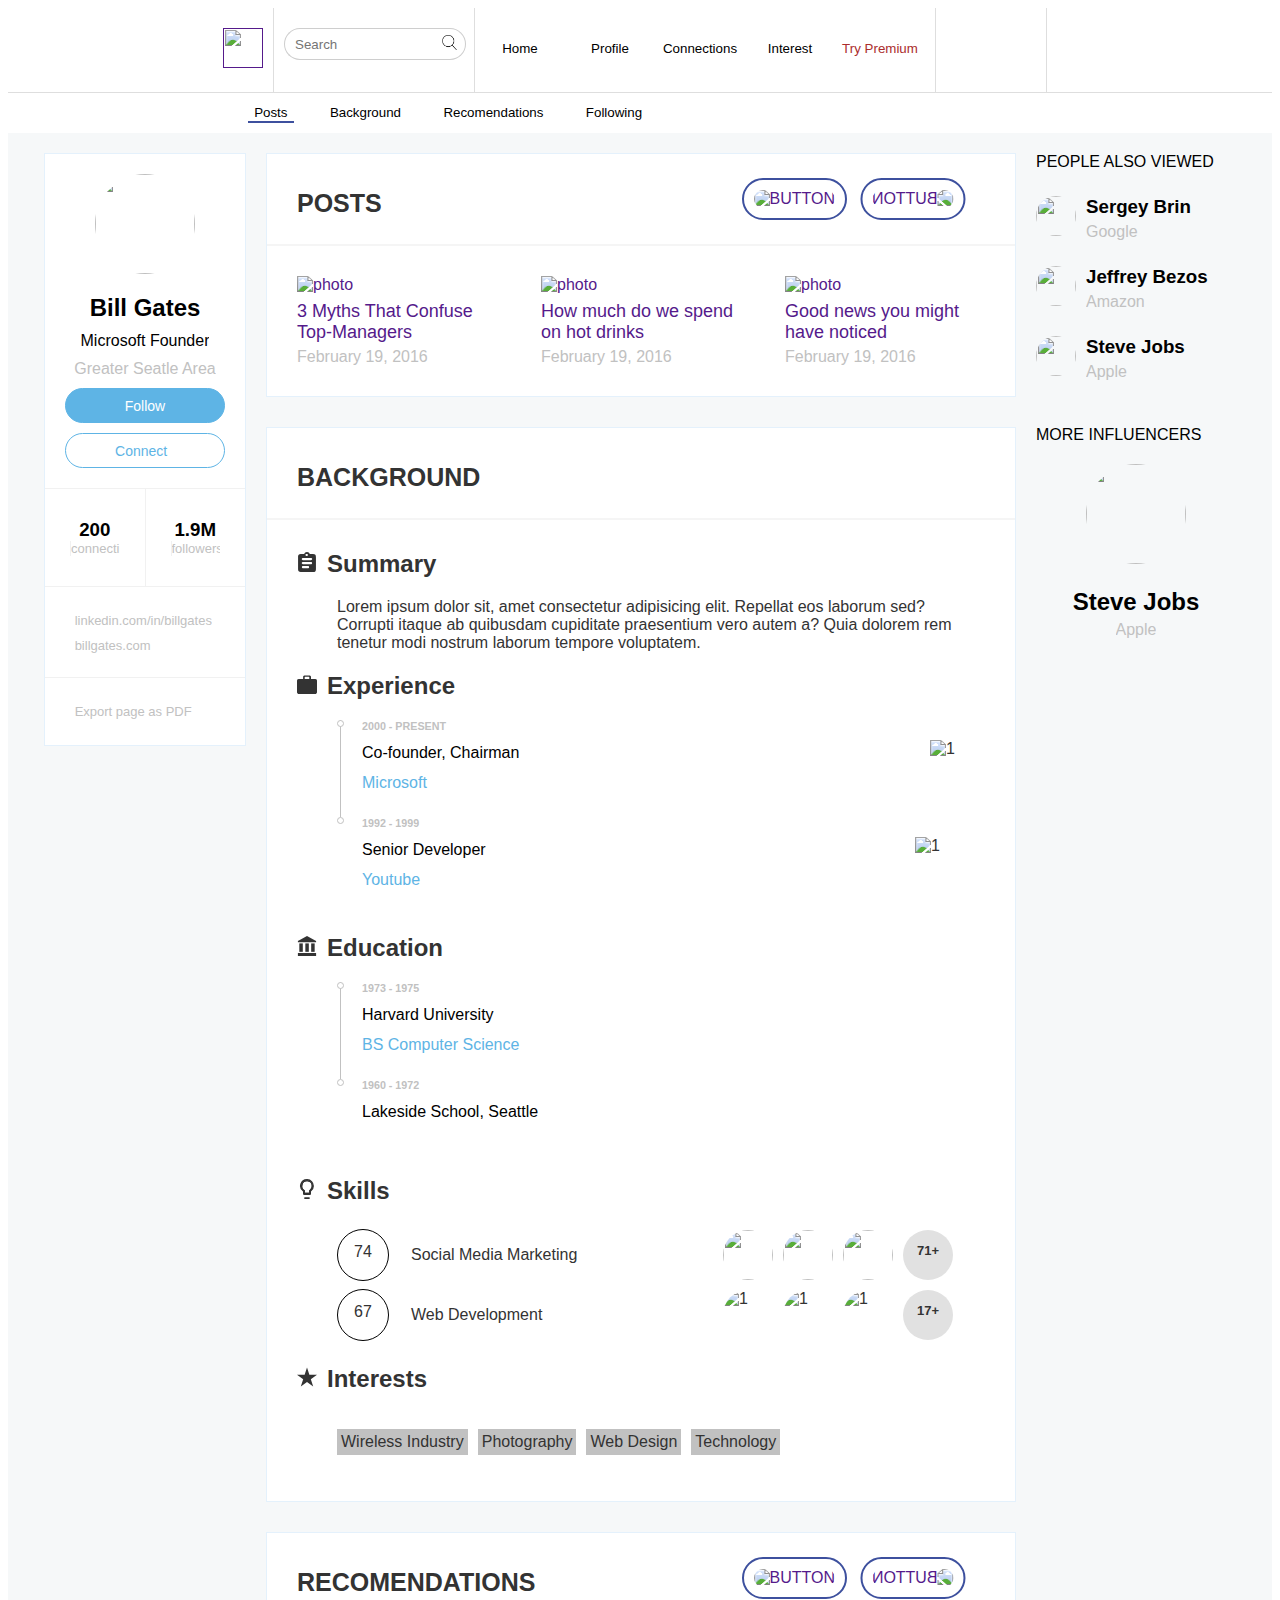
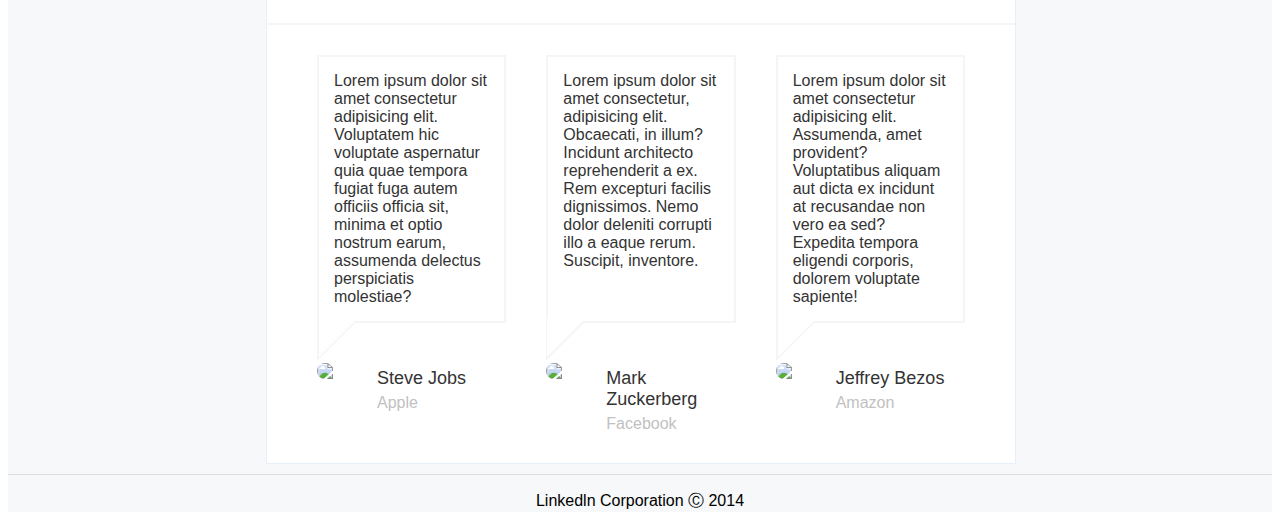
==== commit ae483fff: "Add files via upload" ====
--- a/index.html
+++ b/index.html
@@ -97,6 +97,8 @@
             </p>
           </div>
         </div>
+
+        <div class="main-content">
         
         <div id="body-1">
             <div class="container">
@@ -276,6 +278,8 @@
 
         <div id="body-4"></div>
 
+        </div>
+
         <div id="body-6">
           <p>PEOPLE ALSO VIEWED</p>
 
@@ -343,4 +347,4 @@
     ></script>
   </body>
 
-</html>
+</html>--- a/style.css
+++ b/style.css
@@ -1,101 +1,101 @@
 /*Igor*/
-.container{
-    background-color: white;
-    border: 2px solid #e4f1fc;
-    margin: 50px;
-    padding-bottom: 30px;
-    overflow: hidden;
-}
-
-.containers-header{
-    display: flex;
-    justify-content: space-between;
-    height: 90px;
-    align-items: center;
-    border-bottom: 2px solid #F5F5F5;
-    text-transform: uppercase;
-}
-.containers-header div{
-    padding-right: 50px;
-}
-.container h1{
-    margin-left: 30px;
-    margin-top: 25px;
-    font-size: 25px;
-    color: #333;
-}
-.containers-header img{
-    margin-left: 8px;
-    border: 2.5px solid #3D509E;
-    border-radius: 50px;
-    padding: 10px;
-    height: 10px;
-}
-.containers-header img:hover{
-    background-color: rgba(0, 0, 0, 0.1)
+.container {
+  background-color: white;
+  border: 1px solid #e4f1fc;
+  margin: 20px 0px 10px;
+  padding-bottom: 30px;
+  overflow: hidden;
+}
+
+.containers-header {
+  display: flex;
+  justify-content: space-between;
+  height: 90px;
+  align-items: center;
+  border-bottom: 2px solid #f5f5f5;
+  text-transform: uppercase;
+}
+.containers-header div {
+  padding-right: 50px;
+}
+.container h1 {
+  margin-left: 30px;
+  margin-top: 25px;
+  font-size: 25px;
+  color: #333;
+}
+.containers-header img {
+  margin-left: 8px;
+  border: 2.5px solid #3d509e;
+  border-radius: 50px;
+  padding: 10px;
+  height: 10px;
+}
+.containers-header img:hover {
+  background-color: rgba(0, 0, 0, 0.1);
 }
 .containers-header img:active {
-    background-color: rgba(0, 0, 0, 0.3)
+  background-color: rgba(0, 0, 0, 0.3);
 }
 
 .containers-header a:last-child img {
-    transform: scale(-1, 1);
-}
-
-.containers-main{
-    margin-top: 30px;
-    display: flex;
-    justify-content: space-between;
-    flex-direction: 200px;
-    margin-left: 30px;
-    margin-right: 30px;
-    color: #333;
-}
-.containers-main a{
-    text-decoration: none;
-}
-.containers-main div{
-    width: 200px;
-}
-.containers-main div:hover .text{
-    text-decoration: underline;
-}
-.containers-main img{
-    height: 200px;
-}
-
-.containers-main .text{
-    margin-top: 7px;
-}
-.containers-main-grid{
-    margin-top: 30px;
-    display: grid;
-    grid-template-columns: 1fr 1fr 1fr;
-    margin-left: 30px;
-    margin-right: 30px;
-    color: #333;
-}
-.grid-content{
-    margin: 0px 20px;
-    margin-top: 40px;
-}
-.grid-content img{
-    position: absolute;
-}
-.grid-content div{
-    margin-left: 60px;
-    margin-top: 5px;
-}
-.containers-main-grid label{
-    border: 2px #f5f5f5 solid;
-    margin: 0px 20px;
-    padding: 15px;
-    display: inline-block;
-    position: relative;
-}
-.containers-main-grid label::before{
-    content: '';
-  display:block;
+  transform: scale(-1, 1);
+}
+
+.containers-main {
+  margin-top: 30px;
+  display: flex;
+  justify-content: space-between;
+  flex-direction: 200px;
+  margin-left: 30px;
+  margin-right: 30px;
+  color: #333;
+}
+.containers-main a {
+  text-decoration: none;
+}
+.containers-main div {
+  width: 200px;
+}
+.containers-main div:hover .text {
+  text-decoration: underline;
+}
+.containers-main img {
+  height: 200px;
+}
+
+.containers-main .text {
+  margin-top: 7px;
+}
+.containers-main-grid {
+  margin-top: 30px;
+  display: grid;
+  grid-template-columns: 1fr 1fr 1fr;
+  margin-left: 30px;
+  margin-right: 30px;
+  color: #333;
+}
+.grid-content {
+  margin: 0px 20px;
+  margin-top: 40px;
+}
+.grid-content img {
+  position: absolute;
+}
+.grid-content div {
+  margin-left: 60px;
+  margin-top: 5px;
+}
+.containers-main-grid label {
+  border: 2px #f5f5f5 solid;
+  margin: 0px 20px;
+  padding: 15px;
+  display: inline-block;
+  position: relative;
+}
+.containers-main-grid label::before {
+  content: "";
+  display: block;
   position: absolute;
   bottom: -40px;
   left: -2px;
@@ -105,340 +105,327 @@
   border-width: 40px 40px 0 0;
   border-color: #f5f5f5 transparent transparent transparent;
 }
-.containers-main-grid label::after{
-    content: ' ';
-    display:block;
-    position: absolute;
-    bottom: -36px;
-    left: 0px;
-    width: 0;
-    height: 0;
-    border-style: solid;
-    border-width: 40px 40px 0 0;
-    border-color: white transparent transparent transparent;
-}
-.containers-main-grid label:nth-child(2)::after{
-    left: -1px;
-}
-.text{
-    font-size: 18px;
-}
-.additional-text{
-    margin-top: 5px;
-    color: #C1C1C1;
-    font-style: normal;
-}
-.avatar{
-    border-radius: 30px;
-    overflow: hidden;
-    width: 50px;
-}
-
+.containers-main-grid label::after {
+  content: " ";
+  display: block;
+  position: absolute;
+  bottom: -36px;
+  left: 0px;
+  width: 0;
+  height: 0;
+  border-style: solid;
+  border-width: 40px 40px 0 0;
+  border-color: white transparent transparent transparent;
+}
+.containers-main-grid label:nth-child(2)::after {
+  left: -1px;
+}
+.text {
+  font-size: 18px;
+}
+.additional-text {
+  margin-top: 5px;
+  color: #c1c1c1;
+  font-style: normal;
+}
+.avatar {
+  border-radius: 30px;
+  overflow: hidden;
+  width: 50px;
+}
 
 /*Mark*/
-#body-2{
-    color: #333;
+#body-2 {
+  color: #333;
 }
 
 .containers-info {
-    font-style: none;
-    margin-top: 30px;
-    margin-left: 30px;
-    margin-right: 30px;
-}     
+  font-style: none;
+  margin-top: 30px;
+  margin-left: 30px;
+  margin-right: 30px;
+}
 .containers-info h2 img {
-    padding-right: 5px;
-    width: 20px;
-    height: 20px;
+  padding-right: 5px;
+  width: 20px;
+  height: 20px;
 }
 
 #p1 {
-    border: 1px solid black;
-    border-radius: 50%;
-    height: 25px;
-    width: 25px;
-    padding: 12.5px;
-    margin-right: 22px;
-    text-align: center;
+  border: 1px solid black;
+  border-radius: 50%;
+  height: 25px;
+  width: 25px;
+  padding: 12.5px;
+  margin-right: 22px;
+  text-align: center;
 }
 .number-info {
-    display: flex;
-    justify-content: space-between;
-    align-items: center;
-    height: 60px;
+  display: flex;
+  justify-content: space-between;
+  align-items: center;
+  height: 60px;
 }
 .row-info {
-    display: flex;
-    align-items: center;
-    padding: 0 0 0 40px;
+  display: flex;
+  align-items: center;
+  padding: 0 0 0 40px;
 }
 .image-info {
-    display: flex;
-    align-items: center;
-    justify-content: space-between;
-    padding: 0 10px 0 0;
+  display: flex;
+  align-items: center;
+  justify-content: space-between;
+  padding: 0 10px 0 0;
 }
 #img-info {
-    padding: 0 10px 0 0;
+  padding: 0 10px 0 0;
 }
 .number-info img {
-    border-radius: 50%;
-    width: 50px;
-    height: 50px;
-    margin: 5px;
+  border-radius: 50%;
+  width: 50px;
+  height: 50px;
+  margin: 5px;
 }
 .number-info h6 {
-    border: 1px;
-    border-radius: 50%;
-    background-color: #e1e1e1;
-    margin-left: 5px;
-    height: 25px;
-    width: 25px;
-    padding: 12.5px;
-    margin-right: 22px;
-    text-align: center;
-    font-size: 13px;
+  border: 1px;
+  border-radius: 50%;
+  background-color: #e1e1e1;
+  margin-left: 5px;
+  height: 25px;
+  width: 25px;
+  padding: 12.5px;
+  margin-right: 22px;
+  text-align: center;
+  font-size: 13px;
 }
 .info-1 p {
-    padding: 0 0 0 40px;
+  padding: 0 0 0 40px;
 }
 
 .info-5-1 {
-    display: inline-flex;
-    align-items: flex-start;
-    padding: 0 0 0 40px;
-} 
+  display: inline-flex;
+  align-items: flex-start;
+  padding: 0 0 0 40px;
+}
 .info-5-1 p {
-    margin-right: 10px;
-    background-color: #C1C1C1;
-    padding: 4px;
-}  
+  margin-right: 10px;
+  background-color: #c1c1c1;
+  padding: 4px;
+}
 /* TEST */
 #body-2 ul {
-    margin: 0 auto;
-    list-style-type: none;
-    counter-reset: circle;
-    margin: 0;
-    font-family: sans-serif;
+  margin: 0 auto;
+  list-style-type: none;
+  counter-reset: circle;
+  margin: 0;
+  font-family: sans-serif;
 }
 #body-2 ul li {
-    padding: 0 0 25px 25px;
-    position: relative;
-    margin: 0;
-    color: #C1C1C1;
+  padding: 0 0 25px 25px;
+  position: relative;
+  margin: 0;
+  color: #c1c1c1;
 }
 #body-2 li p {
-    color: black;
-    margin: 12px 0;
+  color: black;
+  margin: 12px 0;
 }
 #body-2 li h6 {
-    margin: 0;
+  margin: 0;
 }
 #body-2 li a {
-    text-decoration: none;
-    color: #5EB4E5;
+  text-decoration: none;
+  color: #5eb4e5;
 }
 #body-2 li a:hover {
-    text-decoration: underline;
+  text-decoration: underline;
 }
 #body-2 ul li:after {
-    position: absolute;
-    top: 0;
-    left: 0;
-    content: "";
-    border: 1px solid #C1C1C1;
-    border-radius: 50%;
-    display: inline-block;
-    height: 5px;
-    width: 5px;
-    text-align: center;
-    line-height: 5px;
-    background: #fff;
+  position: absolute;
+  top: 0;
+  left: 0;
+  content: "";
+  border: 1px solid #c1c1c1;
+  border-radius: 50%;
+  display: inline-block;
+  height: 5px;
+  width: 5px;
+  text-align: center;
+  line-height: 5px;
+  background: #fff;
 }
 #body-2 ul li:before {
-    position: absolute;
-    left: 3px;
-    top: 0;
-    content: "";
-    height: 100%;
-    width: 0;
-    border-left: 1px solid #C1C1C1;
+  position: absolute;
+  left: 3px;
+  top: 0;
+  content: "";
+  height: 100%;
+  width: 0;
+  border-left: 1px solid #c1c1c1;
 }
 #body-2 ul li:last-of-type:before {
-    border: none;
+  border: none;
 }
 .grid_info {
-    display: grid;
-    grid-template-areas: 
-      "el1 img1"
-      "el1 img2";
+  display: grid;
+  grid-template-areas:
+    "el1 img1"
+    "el1 img2";
 }
 .el1 {
-    grid-area: el1;
+  grid-area: el1;
 }
 .img1 {
-    text-align: end;
-    grid-area: img1;
-    margin: 20px;
-    padding: 0 10px 0 0 ;
+  text-align: end;
+  grid-area: img1;
+  margin: 20px;
+  padding: 0 10px 0 0;
 }
 .img2 {
-    text-align: end;
-    grid-area: img2;
-    margin: 20px;
-    padding: 0 25px 0 0 ;
+  text-align: end;
+  grid-area: img2;
+  margin: 20px;
+  padding: 0 25px 0 0;
 }
 /*Nika*/
 
-.grid-area{
-    display: grid;
-    grid-template-areas: 
-    "logo searchm buttons1 buttons2 ava";
-    
-    border-bottom: 0.5px solid #dedede;
-    
-}
-
-header{
-    display: flex;
-    justify-content: center;
-    
-}
-
-.button1{
-    height: 40px;
-    width: 90px ;
-    border: 0;
-    background-color: white;
-    cursor: pointer;
-}
-.button2{
-    height: 40px;
-    width: 30px ;
-    border: 0;
-    background-color: white;
-    cursor: pointer;
-}
-.button1:hover{
-    padding: 0px 0px 4px 0px;
-}
-
-.button2:hover{
-    padding: 0px 0px 4px 0px;
-}
-.avaimg{
-    border-radius: 50px;
-}
-.redbutton{
-    color: rgb(171, 45, 45);
-}
+.grid-area {
+  display: grid;
+  grid-template-areas: "logo searchm buttons1 buttons2 ava";
+  border-bottom: 0.5px solid #dedede;
+}
+
+header {
+  display: flex;
+  justify-content: center;
+}
+
+.button1 {
+  height: 40px;
+  width: 90px;
+  border: 0;
+  background-color: white;
+  cursor: pointer;
+}
+
+.button2 {
+  height: 40px;
+  width: 30px;
+  border: 0;
+  background-color: white;
+  cursor: pointer;
+}
+
+.button1:hover {
+  padding: 0px 0px 4px 0px;
+}
+
+.button2:hover {
+  padding: 0px 0px 4px 0px;
+}
+
+.avaimg {
+  border-radius: 50px;
+}
+
+.redbutton {
+  color: rgb(171, 45, 45);
+}
+
 .searchga input {
-    width: 150px;
-    height: 32px;
-    padding-left: 10px;
-    border: 0.5px solid #cecece;
-    border-right: 0 ;
-    border-radius: 50px  0  0 50px ;
-    background: #ffffff;
-    outline: none;
-}
-
+  width: 150px;
+  height: 32px;
+  padding-left: 10px;
+  border: 0.5px solid #cecece;
+  border-right: 0;
+  border-radius: 50px 0 0 50px;
+  background: #ffffff;
+  outline: none;
+}
 
 .searchga button {
-    position: absolute;
-    width: 32px;
-    height: 32px;
-    border: 0.5px solid #cecece;
-    border-left: 0;
-    cursor: pointer;
-    border-radius:   0 50px 50px 0  ;
-    background-color: white;
-  
+  position: absolute;
+  width: 32px;
+  height: 32px;
+  border: 0.5px solid #cecece;
+  border-left: 0;
+  cursor: pointer;
+  border-radius: 0 50px 50px 0;
+  background-color: white;
 }
 
 input[type="search"]::-webkit-search-cancel-button {
-    -webkit-appearance: none;
-    width: 0px;
-    height: 0px;
-}
-
-.cell-area:nth-child(1){
-    grid-area: logo;
-    padding:  20px 10px;
-
-
-    
-}
-
-.cell-area:nth-child(2){
-    grid-area:searchm ;
-    padding:  20px 40px 10px 10px;
-
-    border-left: 0.5px solid #dedede;
- 
-
- 
-}
-
-
-.cell-area:nth-child(3){
-    grid-area: buttons1;
-    padding:  20px 10px 20px 0px ;
-    display: flex;
-    justify-content: space-between;
-    border-right: 0.5px solid #dedede;
-    border-left: 0.5px solid #dedede;
-
-    margin-left: auto;
-    margin-right: auto;
-
- 
-
-}
-
-.cell-area:nth-child(4){
-    grid-area: buttons2; 
-    border-right: 0.5px solid #dedede;
-    padding:  20px 10px ;
-    display: flex;
-    justify-content: space-between;
-
-
-}
-
-.cell-area:nth-child(5){
-    grid-area: ava;
-    padding:  20px 10px ;
-
-}
-.header2{
-   
-    margin: 0% 0% 0% 16%;
-
-}
-.buttons3{
-
-    padding:  10px 0 ;
-    width: 400px;
-    display: flex;
-    justify-content: space-between;
-}
-.button3{
-    border: 0;
-    background-color: white;
-
-}
-.button3:hover{
-    border-bottom: 2px solid #3D509E;
-    
-}
-.bluebutton{
-    border-bottom: 2px solid #3D509E;
-}
-.divfooter{
-    display: block;
-    text-align: center;
-    border-top: 0.5px solid #dedede;
+  -webkit-appearance: none;
+  width: 0px;
+  height: 0px;
+}
+
+.cell-area:nth-child(1) {
+  grid-area: logo;
+  padding: 20px 10px;
+}
+
+.cell-area:nth-child(2) {
+  grid-area: searchm;
+  padding: 20px 40px 10px 10px;
+
+  border-left: 0.5px solid #dedede;
+}
+
+.cell-area:nth-child(3) {
+  grid-area: buttons1;
+  padding: 20px 10px 20px 0px;
+  display: flex;
+  justify-content: space-between;
+  border-right: 0.5px solid #dedede;
+  border-left: 0.5px solid #dedede;
+
+  margin-left: auto;
+  margin-right: auto;
+}
+
+.cell-area:nth-child(4) {
+  grid-area: buttons2;
+  border-right: 0.5px solid #dedede;
+  padding: 20px 10px;
+  display: flex;
+  justify-content: space-between;
+}
+
+.cell-area:nth-child(5) {
+  grid-area: ava;
+  padding: 20px 10px;
+}
+
+.header2 {
+  margin: 0% 0% 0% 19%;
+}
+
+.buttons3 {
+  padding: 10px 0;
+  width: 400px;
+  display: flex;
+  justify-content: space-between;
+}
+
+.button3 {
+  border: 0;
+  background-color: white;
+}
+
+.button3:hover {
+  border-bottom: 2px solid #3d509e;
+}
+
+.bluebutton {
+  border-bottom: 2px solid #3d509e;
+}
+
+.divfooter {
+  display: block;
+  text-align: center;
+  border-top: 0.5px solid #dedede;
+  background-color: #f6f8f9;
 }
 
 /* Oleksii */
@@ -448,7 +435,6 @@
 * {
   font-family: "Roboto", sans-serif;
   text-decoration: none;
-  overflow: hidden;
 }
 
 #container {
@@ -463,11 +449,12 @@
 
 #body-5 {
   background-color: #ffffff;
-  border: 1px solid #f6f8f9;
+  border: 1px solid #e4f1fc;
 }
 
 #body-5 *,
 #body-6 * {
+  overflow: hidden;
   margin: 0;
   padding: 0;
 }
@@ -659,8 +646,8 @@
   margin-top: 0px;
 }
 
-#body-1 {
-  height: 2000px;
-  width: 1000px;
-  background-color: rgb(0, 255, 0);
-}+.main-content {
+  display: flex;
+  flex-direction: column;
+  max-width: 750px;
+}
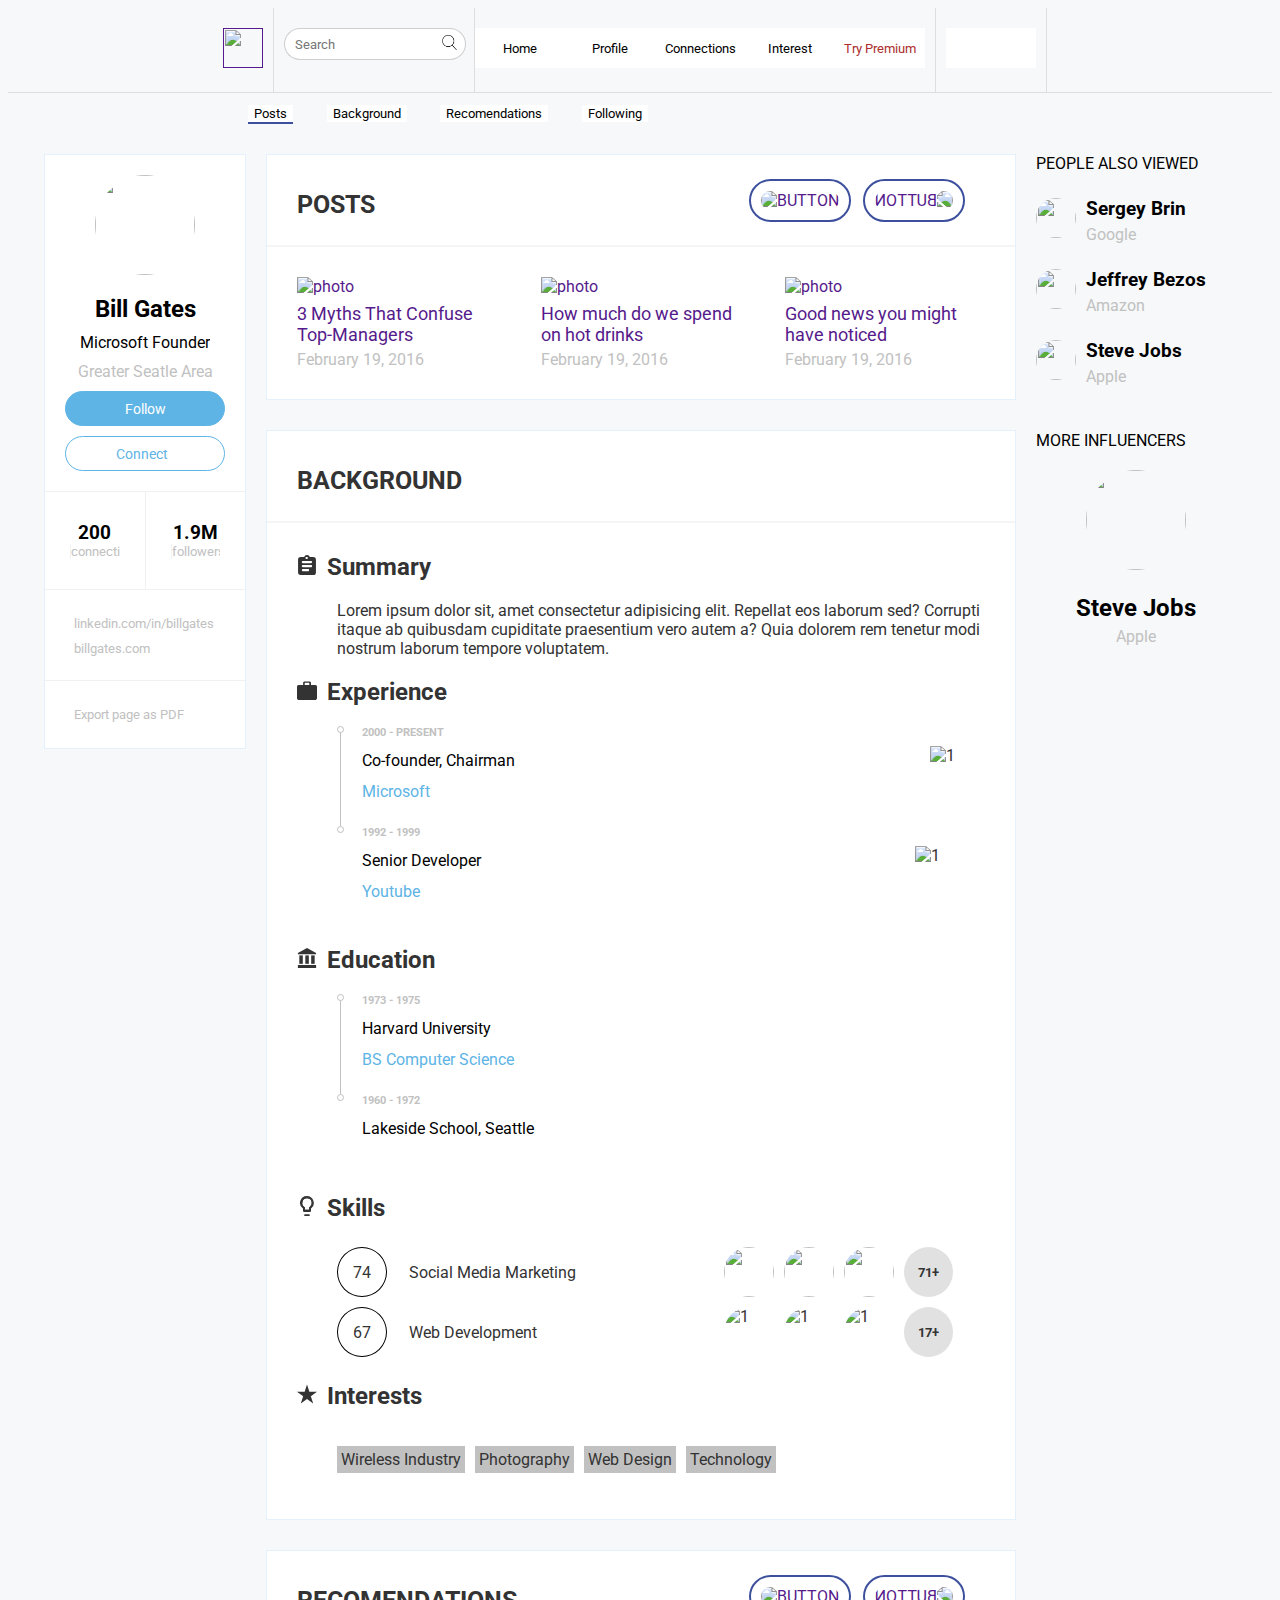
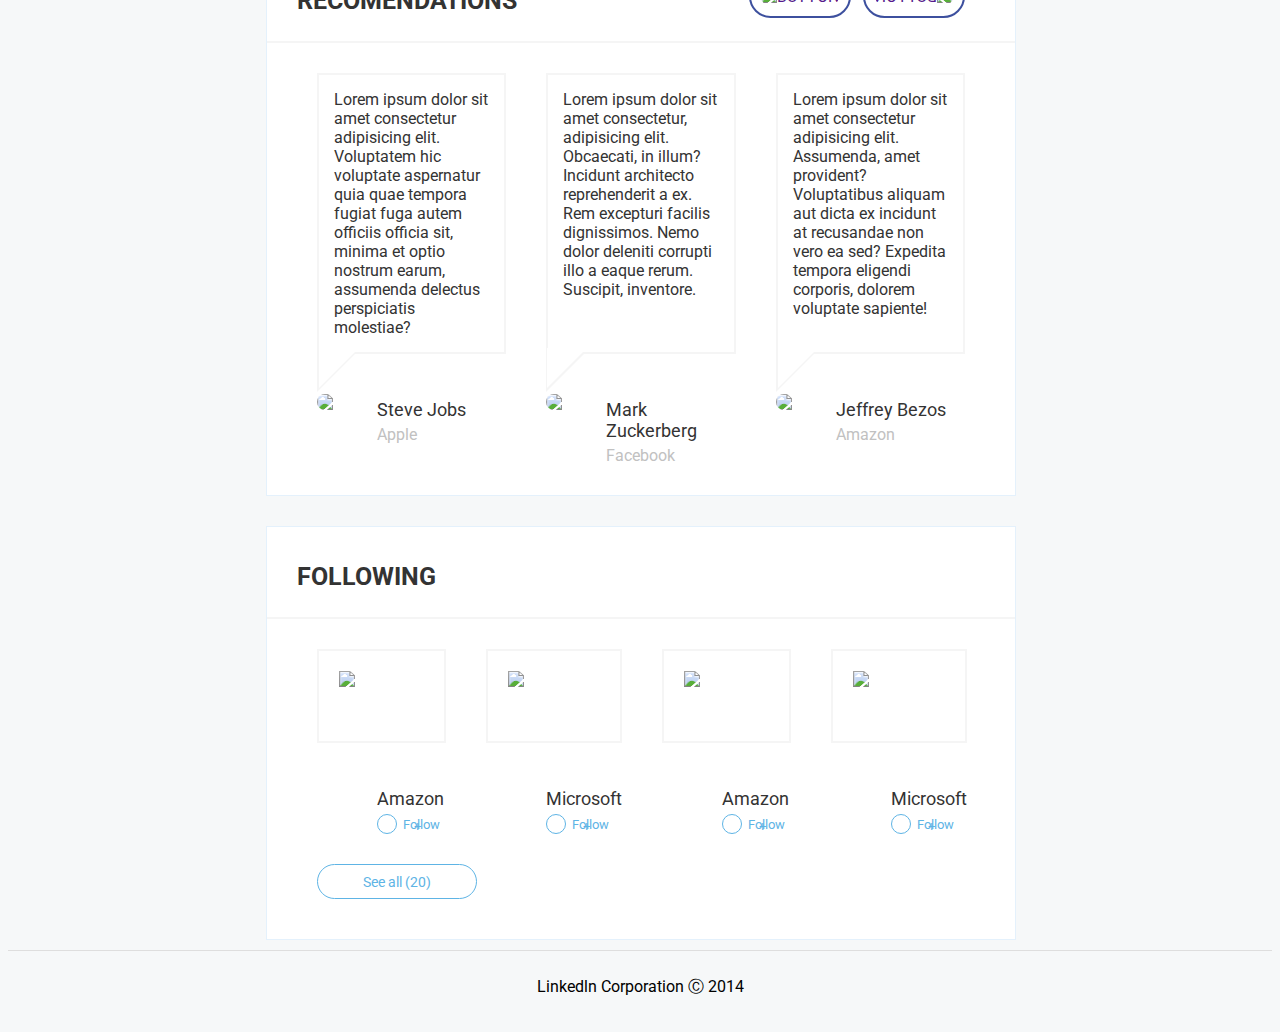
==== commit 518ea4f7: "Update index.html" ====
--- a/index.html
+++ b/index.html
@@ -276,7 +276,53 @@
             </div>
         </div>
 
-        <div id="body-4"></div>
+    <div id ="body-4">
+        <div class="container">
+            <div class="containers-header">
+                <h1>Following</h1>
+            </div>
+
+            <div class="containers-main-grid2">
+                    <img class ="company-logo"src="./img/logo-amazon.jpg">
+                    <img class ="company-logo"src="./img/logo-microsoft.png">
+                    <img class ="company-logo"src="./img/logo-amazon.jpg">
+                    <img class ="company-logo"src="./img/logo-microsoft.png">              
+
+                <div class="grid-content">
+                    <div class="text">Amazon</div>
+                    <div class="follow-buttons">
+                        <button class="follow-button1"><div class="plus">+</div></button>
+                        <button class="follow-button2">Follow</button>
+                    </div>
+                </div>
+
+                <div class="grid-content">
+                    <div class="text">Microsoft</div>
+                    <div class="follow-buttons">
+                        <button class="follow-button1"><div class="plus">+</div></button>
+                        <button class="follow-button2">Follow</button>
+                    </div>
+                </div>
+
+                <div class="grid-content">
+                    <div class="text">Amazon</div>
+                    <div class="follow-buttons">
+                        <button class="follow-button1"><div class="plus">+</div></button>
+                        <button class="follow-button2">Follow</button>
+                    </div>
+                </div>
+
+                <div class="grid-content">
+                    <div class="text">Microsoft</div>
+                    <div class="follow-buttons">
+                        <button class="follow-button1"><div class="plus">+</div></button>
+                        <button class="follow-button2">Follow</button>
+                    </div>
+                </div>
+            </div>
+            <button class="button">See all (20)</button>
+        </div>
+    </div>
 
         </div>
 
@@ -347,4 +393,4 @@
     ></script>
   </body>
 
-</html>+</html>
--- a/style.css
+++ b/style.css
@@ -1,653 +1,760 @@
-/*Igor*/
-.container {
-  background-color: white;
-  border: 1px solid #e4f1fc;
-  margin: 20px 0px 10px;
-  padding-bottom: 30px;
-  overflow: hidden;
-}
-
-.containers-header {
-  display: flex;
-  justify-content: space-between;
-  height: 90px;
-  align-items: center;
-  border-bottom: 2px solid #f5f5f5;
-  text-transform: uppercase;
-}
-.containers-header div {
-  padding-right: 50px;
-}
-.container h1 {
-  margin-left: 30px;
-  margin-top: 25px;
-  font-size: 25px;
-  color: #333;
-}
-.containers-header img {
-  margin-left: 8px;
-  border: 2.5px solid #3d509e;
-  border-radius: 50px;
-  padding: 10px;
-  height: 10px;
-}
-.containers-header img:hover {
-  background-color: rgba(0, 0, 0, 0.1);
-}
-.containers-header img:active {
-  background-color: rgba(0, 0, 0, 0.3);
-}
-
-.containers-header a:last-child img {
-  transform: scale(-1, 1);
-}
-
-.containers-main {
-  margin-top: 30px;
-  display: flex;
-  justify-content: space-between;
-  flex-direction: 200px;
-  margin-left: 30px;
-  margin-right: 30px;
-  color: #333;
-}
-.containers-main a {
-  text-decoration: none;
-}
-.containers-main div {
-  width: 200px;
-}
-.containers-main div:hover .text {
-  text-decoration: underline;
-}
-.containers-main img {
-  height: 200px;
-}
-
-.containers-main .text {
-  margin-top: 7px;
-}
-.containers-main-grid {
-  margin-top: 30px;
-  display: grid;
-  grid-template-columns: 1fr 1fr 1fr;
-  margin-left: 30px;
-  margin-right: 30px;
-  color: #333;
-}
-.grid-content {
-  margin: 0px 20px;
-  margin-top: 40px;
-}
-.grid-content img {
-  position: absolute;
-}
-.grid-content div {
-  margin-left: 60px;
-  margin-top: 5px;
-}
-.containers-main-grid label {
-  border: 2px #f5f5f5 solid;
-  margin: 0px 20px;
-  padding: 15px;
-  display: inline-block;
-  position: relative;
-}
-.containers-main-grid label::before {
-  content: "";
-  display: block;
-  position: absolute;
-  bottom: -40px;
-  left: -2px;
-  width: 0;
-  height: 0;
-  border-style: solid;
-  border-width: 40px 40px 0 0;
-  border-color: #f5f5f5 transparent transparent transparent;
-}
-.containers-main-grid label::after {
-  content: " ";
-  display: block;
-  position: absolute;
-  bottom: -36px;
-  left: 0px;
-  width: 0;
-  height: 0;
-  border-style: solid;
-  border-width: 40px 40px 0 0;
-  border-color: white transparent transparent transparent;
-}
-.containers-main-grid label:nth-child(2)::after {
-  left: -1px;
-}
-.text {
-  font-size: 18px;
-}
-.additional-text {
-  margin-top: 5px;
-  color: #c1c1c1;
-  font-style: normal;
-}
-.avatar {
-  border-radius: 30px;
-  overflow: hidden;
-  width: 50px;
-}
-
-/*Mark*/
-#body-2 {
-  color: #333;
-}
-
-.containers-info {
-  font-style: none;
-  margin-top: 30px;
-  margin-left: 30px;
-  margin-right: 30px;
-}
-.containers-info h2 img {
-  padding-right: 5px;
-  width: 20px;
-  height: 20px;
-}
-
-#p1 {
-  border: 1px solid black;
-  border-radius: 50%;
-  height: 25px;
-  width: 25px;
-  padding: 12.5px;
-  margin-right: 22px;
-  text-align: center;
-}
-.number-info {
-  display: flex;
-  justify-content: space-between;
-  align-items: center;
-  height: 60px;
-}
-.row-info {
-  display: flex;
-  align-items: center;
-  padding: 0 0 0 40px;
-}
-.image-info {
-  display: flex;
-  align-items: center;
-  justify-content: space-between;
-  padding: 0 10px 0 0;
-}
-#img-info {
-  padding: 0 10px 0 0;
-}
-.number-info img {
-  border-radius: 50%;
-  width: 50px;
-  height: 50px;
-  margin: 5px;
-}
-.number-info h6 {
-  border: 1px;
-  border-radius: 50%;
-  background-color: #e1e1e1;
-  margin-left: 5px;
-  height: 25px;
-  width: 25px;
-  padding: 12.5px;
-  margin-right: 22px;
-  text-align: center;
-  font-size: 13px;
-}
-.info-1 p {
-  padding: 0 0 0 40px;
-}
-
-.info-5-1 {
-  display: inline-flex;
-  align-items: flex-start;
-  padding: 0 0 0 40px;
-}
-.info-5-1 p {
-  margin-right: 10px;
-  background-color: #c1c1c1;
-  padding: 4px;
-}
-/* TEST */
-#body-2 ul {
-  margin: 0 auto;
-  list-style-type: none;
-  counter-reset: circle;
-  margin: 0;
-  font-family: sans-serif;
-}
-#body-2 ul li {
-  padding: 0 0 25px 25px;
-  position: relative;
-  margin: 0;
-  color: #c1c1c1;
-}
-#body-2 li p {
-  color: black;
-  margin: 12px 0;
-}
-#body-2 li h6 {
-  margin: 0;
-}
-#body-2 li a {
-  text-decoration: none;
-  color: #5eb4e5;
-}
-#body-2 li a:hover {
-  text-decoration: underline;
-}
-#body-2 ul li:after {
-  position: absolute;
-  top: 0;
-  left: 0;
-  content: "";
-  border: 1px solid #c1c1c1;
-  border-radius: 50%;
-  display: inline-block;
-  height: 5px;
-  width: 5px;
-  text-align: center;
-  line-height: 5px;
-  background: #fff;
-}
-#body-2 ul li:before {
-  position: absolute;
-  left: 3px;
-  top: 0;
-  content: "";
-  height: 100%;
-  width: 0;
-  border-left: 1px solid #c1c1c1;
-}
-#body-2 ul li:last-of-type:before {
-  border: none;
-}
-.grid_info {
-  display: grid;
-  grid-template-areas:
-    "el1 img1"
-    "el1 img2";
-}
-.el1 {
-  grid-area: el1;
-}
-.img1 {
-  text-align: end;
-  grid-area: img1;
-  margin: 20px;
-  padding: 0 10px 0 0;
-}
-.img2 {
-  text-align: end;
-  grid-area: img2;
-  margin: 20px;
-  padding: 0 25px 0 0;
-}
-/*Nika*/
-
-.grid-area {
-  display: grid;
-  grid-template-areas: "logo searchm buttons1 buttons2 ava";
-  border-bottom: 0.5px solid #dedede;
-}
-
-header {
-  display: flex;
-  justify-content: center;
-}
-
-.button1 {
-  height: 40px;
-  width: 90px;
-  border: 0;
-  background-color: white;
-  cursor: pointer;
-}
-
-.button2 {
-  height: 40px;
-  width: 30px;
-  border: 0;
-  background-color: white;
-  cursor: pointer;
-}
-
-.button1:hover {
-  padding: 0px 0px 4px 0px;
-}
-
-.button2:hover {
-  padding: 0px 0px 4px 0px;
-}
-
-.avaimg {
-  border-radius: 50px;
-}
-
-.redbutton {
-  color: rgb(171, 45, 45);
-}
-
-.searchga input {
-  width: 150px;
-  height: 32px;
-  padding-left: 10px;
-  border: 0.5px solid #cecece;
-  border-right: 0;
-  border-radius: 50px 0 0 50px;
-  background: #ffffff;
-  outline: none;
-}
-
-.searchga button {
-  position: absolute;
-  width: 32px;
-  height: 32px;
-  border: 0.5px solid #cecece;
-  border-left: 0;
-  cursor: pointer;
-  border-radius: 0 50px 50px 0;
-  background-color: white;
-}
-
-input[type="search"]::-webkit-search-cancel-button {
-  -webkit-appearance: none;
-  width: 0px;
-  height: 0px;
-}
-
-.cell-area:nth-child(1) {
-  grid-area: logo;
-  padding: 20px 10px;
-}
-
-.cell-area:nth-child(2) {
-  grid-area: searchm;
-  padding: 20px 40px 10px 10px;
-
-  border-left: 0.5px solid #dedede;
-}
-
-.cell-area:nth-child(3) {
-  grid-area: buttons1;
-  padding: 20px 10px 20px 0px;
-  display: flex;
-  justify-content: space-between;
-  border-right: 0.5px solid #dedede;
-  border-left: 0.5px solid #dedede;
-
-  margin-left: auto;
-  margin-right: auto;
-}
-
-.cell-area:nth-child(4) {
-  grid-area: buttons2;
-  border-right: 0.5px solid #dedede;
-  padding: 20px 10px;
-  display: flex;
-  justify-content: space-between;
-}
-
-.cell-area:nth-child(5) {
-  grid-area: ava;
-  padding: 20px 10px;
-}
-
-.header2 {
-  margin: 0% 0% 0% 19%;
-}
-
-.buttons3 {
-  padding: 10px 0;
-  width: 400px;
-  display: flex;
-  justify-content: space-between;
-}
-
-.button3 {
-  border: 0;
-  background-color: white;
-}
-
-.button3:hover {
-  border-bottom: 2px solid #3d509e;
-}
-
-.bluebutton {
-  border-bottom: 2px solid #3d509e;
-}
-
-.divfooter {
-  display: block;
-  text-align: center;
-  border-top: 0.5px solid #dedede;
-  background-color: #f6f8f9;
-}
-
-/* Oleksii */
-
-@import url("https://fonts.googleapis.com/css2?family=Roboto:wght@300&display=swap");
-
-* {
-  font-family: "Roboto", sans-serif;
-  text-decoration: none;
-}
-
-#container {
-  display: flex;
-  flex-direction: row;
-  justify-content: center;
-}
-
-body main {
-  background-color: #f6f8f9;
-}
-
-#body-5 {
-  background-color: #ffffff;
-  border: 1px solid #e4f1fc;
-}
-
-#body-5 *,
-#body-6 * {
-  overflow: hidden;
-  margin: 0;
-  padding: 0;
-}
-
-#body-5,
-#body-6 {
-  display: flex;
-  flex-direction: column;
-  height: fit-content;
-  width: 200px;
-  min-width: 200px;
-  margin: 20px;
-}
-
-#body-5-1 {
-  display: flex;
-  flex-direction: column;
-  align-items: center;
-}
-
-#body-5-2 {
-  display: flex;
-  flex-direction: row;
-  border-top: 1px solid #f1f1f1;
-  margin-top: 10px;
-}
-
-#body-5-2 :last-child {
-  border-left: 1px solid #f1f1f1;
-}
-
-#body-5-2 div {
-  text-align: center;
-  width: 50%;
-  padding-top: 30px;
-  padding-bottom: 30px;
-}
-
-#body-5-1 h2,
-#body-5-1 p {
-  margin-bottom: 10px;
-}
-
-#body-5-3,
-#body-5-4 {
-  display: flex;
-  flex-direction: column;
-  align-items: left;
-  border-top: 1px solid #f1f1f1;
-}
-
-#body-5-2 p,
-#body-5-3 p,
-#body-5-4 p {
-  display: flex;
-  flex-direction: row;
-  font-size: small;
-}
-
-#body-5-2 p {
-  margin: 0px 25px;
-}
-
-#body-5-3 {
-  padding: 25px 0px 15px 0px;
-}
-
-#body-5-3 p {
-  margin: 0px 25px 8px 25px;
-}
-
-#body-5-4 p {
-  margin: 25px 25px;
-}
-
-#body-5 img {
-  height: 100px;
-  width: 100px;
-  border-radius: 50%;
-  margin: 20px 0px;
-}
-
-#body-5 button {
-  border: 1px solid #5eb4e5;
-  border-radius: 50px;
-  width: 160px;
-  height: 35px;
-  font-size: 14px;
-  margin-bottom: 10px;
-}
-
-#body-5 :nth-child(5) {
-  background-color: #5eb4e5;
-  color: #ffffff;
-  transition: 0.3s;
-}
-
-#body-5 :nth-child(6) {
-  background-color: #ffffff;
-  color: #5eb4e5;
-  transition: 0.3s;
-  display: flex;
-  justify-content: center;
-  align-items: center;
-}
-
-#body-5 :nth-child(5):hover {
-  filter: brightness(0.9);
-  cursor: pointer;
-}
-
-#body-5 :nth-child(6):hover {
-  filter: brightness(0.9);
-  cursor: pointer;
-}
-
-#body-5 p,
-#body-5 a {
-  color: #c1c1c1;
-}
-
-#body-5 :nth-child(3) {
-  color: #000000;
-}
-
-#body-5 a {
-  border: 1px solid #ffffff;
-}
-
-#body-5 a:hover {
-  border-bottom: 1px solid #c1c1c1;
-  cursor: pointer;
-}
-
-#body-6-1,
-#body-6-2,
-#body-6-3 {
-  display: flex;
-  flex-direction: row;
-  margin-top: 25px;
-}
-
-#body-6-3 {
-  margin-bottom: 45px;
-}
-
-#body-6-4 {
-  display: flex;
-  flex-direction: column;
-  align-items: center;
-}
-
-#body-6-4 div {
-  margin: 20px;
-}
-
-#body-6 img {
-  align-self: flex-start;
-  height: 40px;
-  width: 40px;
-  border-radius: 50px;
-  margin-right: 10px;
-}
-
-#body-6-4 img {
-  align-self: center;
-  height: 100px;
-  width: 100px;
-  border-radius: 50px;
-  margin: 0;
-}
-
-#body-6 button {
-  background: none;
-  border: none;
-  margin: 0;
-}
-
-#body-6 button :hover {
-  cursor: pointer;
-}
-
-#body-6 div p {
-  color: #c1c1c1;
-  margin-top: 5px;
-}
-
-#body-5 ion-icon {
-  margin-top: 0px;
-}
-
-.main-content {
-  display: flex;
-  flex-direction: column;
-  max-width: 750px;
-}
+/*Lida*/
+@import url('https://fonts.googleapis.com/css2?family=Raleway:wght@300&family=Roboto:wght@300;500&display=swap');
+body{
+    font-family: 'Roboto', sans-serif;
+    background-color: #F6F8F9;
+}
+.container{
+    background-color: white;
+    border: 2px solid #e4f1fc;
+    margin: 50px;
+    padding-bottom: 30px;
+    overflow: hidden;
+}
+.container h1{
+    margin-left: 30px;
+    margin-top: 25px;
+    font-size: 25px;
+    color: #333;
+}
+.containers-header{
+    display: flex;
+    justify-content: space-between;
+    height: 90px;
+    align-items: center;
+    border-bottom: 2px solid #F5F5F5;
+    text-transform: uppercase;
+}
+.containers-header div{
+    padding-right: 50px;
+}
+.company-logo{
+    height: 50px;
+    border: 2px solid #F5F5F5;
+    padding: 20px;
+    margin: 0px 20px;
+}
+.text{
+    font-size: 18px;
+}
+.containers-main-grid2 {
+    margin-top: 30px;
+    display: grid;
+    grid-template-columns: 1fr 1fr 1fr 1fr;
+    margin-left: 30px;
+    margin-right: 30px;
+    color: #333;
+}
+
+.grid-content {
+   margin: 0px 20px;
+   margin-top: 40px;
+}
+.grid-content img {
+    position: absolute; 
+    
+}
+.follow-buttons{
+    display: flex;
+    align-items: center;
+}
+.follow-button1 {
+    display: flex;
+    justify-content: center;
+    justify-items: center;
+    align-items: center;
+    background-color: white;
+    border: 1px solid #5EB4E5;
+    color: #5EB4E5;
+    border-radius: 20px;
+    margin: 0px;
+    padding: 0px;
+    position: relative;
+    height: 20px;
+    width: 20px;
+}
+.follow-button1 img{
+    height: 8px;
+}
+.follow-button2{
+    background-color: transparent;
+    border: 0px;
+    color: #5EB4E5;
+}
+
+.follow-buttons:hover .follow-button2{
+    text-decoration: underline;
+}
+
+.follow-buttons:hover .follow-button1{
+    filter: brightness(0.9);
+}
+.button{
+    border: 1px solid #5eb4e5;
+    border-radius: 50px;
+    width: 160px;
+    height: 35px;
+    font-size: 14px;
+    margin-bottom: 10px;
+    background-color: white;
+    color: #5eb4e5;
+    margin-top: 30px;
+    margin-left: 50px;
+    transition: 0.2s;
+}
+.button:hover{
+    filter: brightness(0.9);
+}
+
+/*Igor*/
+.container {
+  background-color: white;
+  border: 1px solid #e4f1fc;
+  margin: 20px 0px 10px;
+  padding-bottom: 30px;
+  overflow: hidden;
+}
+
+.containers-header {
+  display: flex;
+  justify-content: space-between;
+  height: 90px;
+  align-items: center;
+  border-bottom: 2px solid #f5f5f5;
+  text-transform: uppercase;
+}
+.containers-header div {
+  padding-right: 50px;
+}
+.container h1 {
+  margin-left: 30px;
+  margin-top: 25px;
+  font-size: 25px;
+  color: #333;
+}
+.containers-header img {
+  margin-left: 8px;
+  border: 2.5px solid #3d509e;
+  border-radius: 50px;
+  padding: 10px;
+  height: 10px;
+}
+.containers-header img:hover {
+  background-color: rgba(0, 0, 0, 0.1);
+}
+.containers-header img:active {
+  background-color: rgba(0, 0, 0, 0.3);
+}
+
+.containers-header a:last-child img {
+  transform: scale(-1, 1);
+}
+
+.containers-main {
+  margin-top: 30px;
+  display: flex;
+  justify-content: space-between;
+  flex-direction: 200px;
+  margin-left: 30px;
+  margin-right: 30px;
+  color: #333;
+}
+.containers-main a {
+  text-decoration: none;
+}
+.containers-main div {
+  width: 200px;
+}
+.containers-main div:hover .text {
+  text-decoration: underline;
+}
+.containers-main img {
+  height: 200px;
+}
+
+.containers-main .text {
+  margin-top: 7px;
+}
+.containers-main-grid {
+  margin-top: 30px;
+  display: grid;
+  grid-template-columns: 1fr 1fr 1fr;
+  margin-left: 30px;
+  margin-right: 30px;
+  color: #333;
+}
+.grid-content {
+  margin: 0px 20px;
+  margin-top: 40px;
+}
+.grid-content img {
+  position: absolute;
+}
+.grid-content div {
+  margin-left: 60px;
+  margin-top: 5px;
+}
+.containers-main-grid label {
+  border: 2px #f5f5f5 solid;
+  margin: 0px 20px;
+  padding: 15px;
+  display: inline-block;
+  position: relative;
+}
+.containers-main-grid label::before {
+  content: "";
+  display: block;
+  position: absolute;
+  bottom: -40px;
+  left: -2px;
+  width: 0;
+  height: 0;
+  border-style: solid;
+  border-width: 40px 40px 0 0;
+  border-color: #f5f5f5 transparent transparent transparent;
+}
+.containers-main-grid label::after {
+  content: " ";
+  display: block;
+  position: absolute;
+  bottom: -36px;
+  left: 0px;
+  width: 0;
+  height: 0;
+  border-style: solid;
+  border-width: 40px 40px 0 0;
+  border-color: white transparent transparent transparent;
+}
+.containers-main-grid label:nth-child(2)::after {
+  left: -1px;
+}
+.text {
+  font-size: 18px;
+}
+.additional-text {
+  margin-top: 5px;
+  color: #c1c1c1;
+  font-style: normal;
+}
+.avatar {
+  border-radius: 30px;
+  overflow: hidden;
+  width: 50px;
+}
+
+/*Mark*/
+#body-2 {
+  color: #333;
+}
+
+.containers-info {
+  font-style: none;
+  margin-top: 30px;
+  margin-left: 30px;
+  margin-right: 30px;
+}
+.containers-info h2 img {
+  padding-right: 5px;
+  width: 20px;
+  height: 20px;
+}
+
+#p1 {
+  border: 1px solid black;
+  border-radius: 50%;
+  padding: 14.5px 14.92px;
+  margin-right: 22px;
+  text-align: center;
+}
+
+.number-info {
+  display: flex;
+  justify-content: space-between;
+  align-items: center;
+  height: 60px;
+}
+.row-info {
+  display: flex;
+  align-items: center;
+  padding: 0 0 0 40px;
+}
+.image-info {
+  display: flex;
+  align-items: center;
+  justify-content: space-between;
+  padding: 0 10px 0 0;
+}
+#img-info {
+  padding: 0 10px 0 0;
+}
+.number-info img {
+  border-radius: 50%;
+  width: 50px;
+  height: 50px;
+  margin: 5px;
+}
+.number-info h6 {
+  border: 1px;
+  border-radius: 50%;
+  background-color: #e1e1e1;
+  margin-left: 5px;
+  padding: 17.5px 13.985px;
+  margin-right: 22px;
+  text-align: center;
+  font-size: 13px;
+}
+.info-1 p {
+  padding: 0 0 0 40px;
+}
+
+.info-5-1 {
+  display: inline-flex;
+  align-items: flex-start;
+  padding: 0 0 0 40px;
+}
+.info-5-1 p {
+  margin-right: 10px;
+  background-color: #c1c1c1;
+  padding: 4px;
+}
+/* TEST */
+#body-2 ul {
+  margin: 0 auto;
+  list-style-type: none;
+  counter-reset: circle;
+  margin: 0;
+  font-family: sans-serif;
+}
+#body-2 ul li {
+  padding: 0 0 25px 25px;
+  position: relative;
+  margin: 0;
+  color: #c1c1c1;
+}
+#body-2 li p {
+  color: black;
+  margin: 12px 0;
+}
+#body-2 li h6 {
+  margin: 0;
+}
+#body-2 li a {
+  text-decoration: none;
+  color: #5eb4e5;
+}
+#body-2 li a:hover {
+  text-decoration: underline;
+}
+#body-2 ul li:after {
+  position: absolute;
+  top: 0;
+  left: 0;
+  content: "";
+  border: 1px solid #c1c1c1;
+  border-radius: 50%;
+  display: inline-block;
+  height: 5px;
+  width: 5px;
+  text-align: center;
+  line-height: 5px;
+  background: #fff;
+}
+#body-2 ul li:before {
+  position: absolute;
+  left: 3px;
+  top: 0;
+  content: "";
+  height: 100%;
+  width: 0;
+  border-left: 1px solid #c1c1c1;
+}
+#body-2 ul li:last-of-type:before {
+  border: none;
+}
+.grid_info {
+  display: grid;
+  grid-template-areas:
+    "el1 img1"
+    "el1 img2";
+}
+.el1 {
+  grid-area: el1;
+}
+.img1 {
+  text-align: end;
+  grid-area: img1;
+  margin: 20px;
+  padding: 0 10px 0 0;
+}
+.img2 {
+  text-align: end;
+  grid-area: img2;
+  margin: 20px;
+  padding: 0 25px 0 0;
+}
+/*Nika*/
+
+.grid-area {
+  display: grid;
+  grid-template-areas: "logo searchm buttons1 buttons2 ava";
+  border-bottom: 0.5px solid #dedede;
+}
+
+header {
+  display: flex;
+  justify-content: center;
+}
+
+.button1 {
+  height: 40px;
+  width: 90px;
+  border: 0;
+  background-color: white;
+  cursor: pointer;
+}
+
+.button2 {
+  height: 40px;
+  width: 30px;
+  border: 0;
+  background-color: white;
+  cursor: pointer;
+}
+
+.button1:hover {
+  padding: 0px 0px 4px 0px;
+}
+
+.button2:hover {
+  padding: 0px 0px 4px 0px;
+}
+
+.avaimg {
+  border-radius: 50px;
+}
+
+.redbutton {
+  color: rgb(171, 45, 45);
+}
+
+.searchga input {
+  width: 150px;
+  height: 32px;
+  padding-left: 10px;
+  border: 0.5px solid #cecece;
+  border-right: 0;
+  border-radius: 50px 0 0 50px;
+  background: #ffffff;
+  outline: none;
+}
+
+.searchga button {
+  position: absolute;
+  width: 32px;
+  height: 32px;
+  border: 0.5px solid #cecece;
+  border-left: 0;
+  cursor: pointer;
+  border-radius: 0 50px 50px 0;
+  background-color: white;
+}
+
+input[type="search"]::-webkit-search-cancel-button {
+  -webkit-appearance: none;
+  width: 0px;
+  height: 0px;
+}
+
+.cell-area:nth-child(1) {
+  grid-area: logo;
+  padding: 20px 10px;
+}
+
+.cell-area:nth-child(2) {
+  grid-area: searchm;
+  padding: 20px 40px 10px 10px;
+
+  border-left: 0.5px solid #dedede;
+}
+
+.cell-area:nth-child(3) {
+  grid-area: buttons1;
+  padding: 20px 10px 20px 0px;
+  display: flex;
+  justify-content: space-between;
+  border-right: 0.5px solid #dedede;
+  border-left: 0.5px solid #dedede;
+
+  margin-left: auto;
+  margin-right: auto;
+}
+
+.cell-area:nth-child(4) {
+  grid-area: buttons2;
+  border-right: 0.5px solid #dedede;
+  padding: 20px 10px;
+  display: flex;
+  justify-content: space-between;
+}
+
+.cell-area:nth-child(5) {
+  grid-area: ava;
+  padding: 20px 10px;
+}
+
+.header2 {
+  margin: 0% 0% 0% 19%;
+}
+
+.buttons3 {
+  padding: 10px 0;
+  width: 400px;
+  display: flex;
+  justify-content: space-between;
+}
+
+.button3 {
+  border: 0;
+  background-color: white;
+}
+
+.button3:hover {
+  border-bottom: 2px solid #3d509e;
+}
+
+.bluebutton {
+  border-bottom: 2px solid #3d509e;
+}
+
+.divfooter {
+  display: block;
+  text-align: center;
+  border-top: 0.5px solid #dedede;
+  background-color: #f6f8f9;
+  margin: 0;
+  padding: 10px;
+}
+
+/* Oleksii */
+
+@import url("https://fonts.googleapis.com/css2?family=Roboto:wght@300&display=swap");
+
+* {
+  font-family: "Roboto", sans-serif;
+  text-decoration: none;
+}
+
+#container {
+  display: flex;
+  flex-direction: row;
+  justify-content: center;
+}
+
+body main {
+  background-color: #f6f8f9;
+}
+
+#body-5 {
+  background-color: #ffffff;
+  border: 1px solid #e4f1fc;
+}
+
+#body-5 *,
+#body-6 * {
+  overflow: hidden;
+  margin: 0;
+  padding: 0;
+}
+
+#body-5,
+#body-6 {
+  display: flex;
+  flex-direction: column;
+  height: fit-content;
+  width: 200px;
+  min-width: 200px;
+  margin: 20px;
+}
+
+#body-5-1 {
+  display: flex;
+  flex-direction: column;
+  align-items: center;
+}
+
+#body-5-2 {
+  display: flex;
+  flex-direction: row;
+  border-top: 1px solid #f1f1f1;
+  margin-top: 10px;
+}
+
+#body-5-2 :last-child {
+  border-left: 1px solid #f1f1f1;
+}
+
+#body-5-2 div {
+  text-align: center;
+  width: 50%;
+  padding-top: 30px;
+  padding-bottom: 30px;
+}
+
+#body-5-1 h2,
+#body-5-1 p {
+  margin-bottom: 10px;
+}
+
+#body-5-3,
+#body-5-4 {
+  display: flex;
+  flex-direction: column;
+  align-items: left;
+  border-top: 1px solid #f1f1f1;
+}
+
+#body-5-2 p,
+#body-5-3 p,
+#body-5-4 p {
+  display: flex;
+  flex-direction: row;
+  font-size: small;
+}
+
+#body-5-2 p {
+  margin: 0px 25px;
+}
+
+#body-5-3 {
+  padding: 25px 0px 15px 0px;
+}
+
+#body-5-3 p {
+  margin: 0px 25px 8px 25px;
+}
+
+#body-5-4 p {
+  margin: 25px 25px;
+}
+
+#body-5 img {
+  height: 100px;
+  width: 100px;
+  border-radius: 50%;
+  margin: 20px 0px;
+}
+
+#body-5 button {
+  border: 1px solid #5eb4e5;
+  border-radius: 50px;
+  width: 160px;
+  height: 35px;
+  font-size: 14px;
+  margin-bottom: 10px;
+}
+
+#body-5 :nth-child(5) {
+  background-color: #5eb4e5;
+  color: #ffffff;
+  transition: 0.3s;
+}
+
+#body-5 :nth-child(6) {
+  background-color: #ffffff;
+  color: #5eb4e5;
+  transition: 0.3s;
+  display: flex;
+  justify-content: center;
+  align-items: center;
+}
+
+#body-5 :nth-child(5):hover {
+  filter: brightness(0.9);
+  cursor: pointer;
+}
+
+#body-5 :nth-child(6):hover {
+  filter: brightness(0.9);
+  cursor: pointer;
+}
+
+#body-5 p,
+#body-5 a {
+  color: #c1c1c1;
+}
+
+#body-5 :nth-child(3) {
+  color: #000000;
+}
+
+#body-5 a {
+  border: 1px solid #ffffff;
+}
+
+#body-5 a:hover {
+  border-bottom: 1px solid #c1c1c1;
+  cursor: pointer;
+}
+
+#body-6-1,
+#body-6-2,
+#body-6-3 {
+  display: flex;
+  flex-direction: row;
+  margin-top: 25px;
+}
+
+#body-6-3 {
+  margin-bottom: 45px;
+}
+
+#body-6-4 {
+  display: flex;
+  flex-direction: column;
+  align-items: center;
+}
+
+#body-6-4 div {
+  margin: 20px;
+}
+
+#body-6 img {
+  align-self: flex-start;
+  height: 40px;
+  width: 40px;
+  border-radius: 50px;
+  margin-right: 10px;
+}
+
+#body-6-4 img {
+  align-self: center;
+  height: 100px;
+  width: 100px;
+  border-radius: 50px;
+  margin: 0;
+}
+
+#body-6 button {
+  background: none;
+  border: none;
+  margin: 0;
+}
+
+#body-6 button :hover {
+  cursor: pointer;
+}
+
+#body-6 div p {
+  color: #c1c1c1;
+  margin-top: 5px;
+}
+
+#body-5 ion-icon {
+  margin-top: 0px;
+}
+
+.main-content {
+  display: flex;
+  flex-direction: column;
+  max-width: 750px;
+}
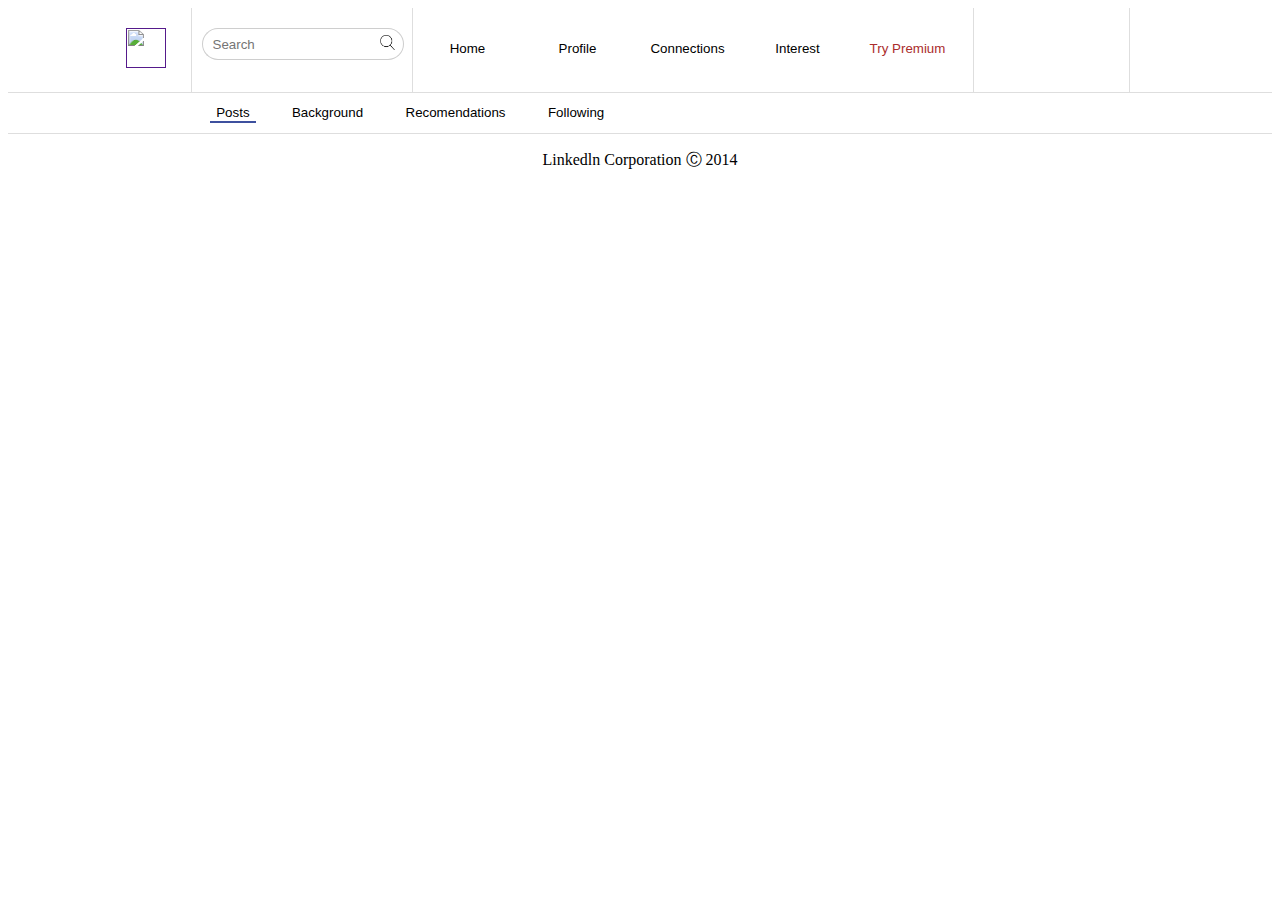
==== commit d0e67da9: "Add files via upload" ====
--- a/index.html
+++ b/index.html
@@ -1,15 +1,13 @@
 <!DOCTYPE html>
 <html lang="en">
-
-  <head>
-    <meta charset="UTF-8" />
-    <meta http-equiv="X-UA-Compatible" content="IE=edge" />
-    <meta name="viewport" content="width=device-width, initial-scale=1.0" />
-    <link rel="stylesheet" href="style.css" />
-    <title>GroupTask</title>
-  </head>
-
-  <body>
+<head>
+    <meta charset="UTF-8">
+    <meta http-equiv="X-UA-Compatible" content="IE=edge">
+    <meta name="viewport" content="width=device-width, initial-scale=1.0">
+    <title>Document</title>
+    <link rel="stylesheet" href="style.css">
+</head>
+<body>
     <header class="grid-area">
             <a href="" class="cell cell-area"> <img width="40" height="40" src=" https://github.com/Andrashko/GroupTask/blob/main/img/logo.png?raw=true" alt=""></a>
         <div class="cell cell-area  searchga">
@@ -46,351 +44,12 @@
         </div>
    
     </div>
-
-    <main>
-      <div id="container">
-
-        <div id="body-5">
-          <div id="body-5-1">
-            <img src="img/bill-gates-avatar.png" />
-
-            <h2>Bill Gates</h2>
-            <p>Microsoft Founder</p>
-            <p>Greater Seatle Area</p>
-
-            <button>Follow</button>
-            <button>
-              Connect &nbsp<ion-icon name="chevron-down-outline"></ion-icon>
-            </button>
-          </div>
-          <div id="body-5-2">
-            <div>
-              <h3>200</h3>
-              <p>connecting</p>
-            </div>
-
-            <div>
-              <h3>1.9M</h3>
-              <p>followers</p>
-            </div>
-          </div>
-
-          <div id="body-5-3">
-            <p>
-              <ion-icon name="link-outline"></ion-icon>&nbsp
-              <a href="https://www.linkedin.com/in/billgates">
-                linkedin.com/in/billgates
-              </a>
-            </p>
-            <p>
-              <ion-icon name="globe-outline"></ion-icon>&nbsp
-              <a href="https://en.wikipedia.org/wiki/Bill_Gates">
-                billgates.com
-              </a>
-            </p>
-          </div>
-
-          <div id="body-5-4">
-            <p>
-              <ion-icon name="exit-outline"></ion-icon>&nbsp
-              <a> Export page as PDF </a>
-            </p>
-          </div>
-        </div>
-
-        <div class="main-content">
-        
-        <div id="body-1">
-            <div class="container">
-                <div class="containers-header">
-                    <h1>Posts</h1>
-                    <div>
-                        <a href=""><img src="./img/Arrow.svg" alt="button"></a>
-                        <a href=""><img src="./img/Arrow.svg" alt="button"></a>
-                    </div>
-                </div>
-
-                <div class="containers-main">
-                    <div id="content-1">
-                        <a href="">
-                            <img src="./img/article1.jpg" alt="photo">
-                            <div class="text"> 3 Myths That Confuse Top-Managers</div>
-                            <div class="additional-text">February 19, 2016</div>
-                        </a>
-                    </div>
-                    <div id="content-2">
-                        <a href="">
-                            <img src="./img/article2.jpg" alt="photo">
-                            <div class="text">How much do we spend on hot drinks</div>
-                            <div class="additional-text"> February 19, 2016</div>
-                        </a>
-                    </div>
-                    <div id="content-3">
-                        <a href="">
-                            <img src="./img/article3.jpg" alt="photo">
-                            <div class="text">Good news you might have noticed</div>
-                            <div class="additional-text"> February 19, 2016</div>
-                        </a>
-                    </div>
-                </div>
-            </div>
-        </div>
-
-        <div id="body-2">
-            <div class="container">
-                <div class="containers-header">
-                    <h1>Background</h1>
-                </div>  
-                <div class="containers-info">
-                    <div id="info-1">
-                        <h2><img src="./img/mark-icon-1.svg" alt="1" id="img-info">Summary</h2>
-                        <div class=" info-1 p"> <p>Lorem ipsum dolor sit, amet consectetur adipisicing elit. Repellat eos laborum sed?
-                        Corrupti itaque ab quibusdam cupiditate praesentium vero autem a? Quia dolorem 
-                        rem tenetur modi nostrum laborum tempore voluptatem.</p></div>
-                    </div>
-                    <div id="info-2">
-                        <h2><img src="./img/mark-icon-2.svg" alt="1" id="img-info">Experience</h2>
-                        
-                        <div class="grid_info"> 
-                            <div class="el1">
-                                <ul>
-                                    <li>
-                                        <h6>2000 - PRESENT</h6>
-                                        <p>Co-founder, Chairman</p> 
-                                        <a href="">Microsoft</a> 
-                                    </li>
-                                    
-                                    <li>
-                                        <h6>1992 - 1999</h6>
-                                        <p>Senior Developer</p>
-                                        <a href="">Youtube</a>
-                                    </li>
-                            
-                                </ul>
-                            </div>
-                            <div class="img1"><img width="140" src="./img/logo-microsoft.png" alt="1" id="grid-img-info"></div>
-                            <div class="img2"><img width="110" src="./img/logo-youtube.png" alt="1" id="grid-img-info"></div>
-                        </div>
-
-
-                    </div>
-                    <div id="info-3">
-                        <h2><img src="./img/mark-icon-3.svg" alt="1" id="img-info">Education</h2>
-
-
-                        <ul>
-                            <li>
-                                <h6>1973 - 1975</h6>
-                                <p>Harvard University</p> 
-                                <a href="">BS Computer Science</a> 
-                            </li>
-                            
-                            <li>
-                                <h6>1960 - 1972</h6>
-                                <p>Lakeside School, Seattle</p>
-                                
-                            </li>
-                    
-                        </ul>
-
-
-                    </div>
-                    <div id="info-4">
-                        <h2><img src="./img/mark-icon-4.svg" alt="1" id="img-info">Skills</h2>
-
-                        <div class="number-info">
-                            <div class="row-info">
-                                <p id="p1">74</p> 
-                                <p>Social Media Marketing</p>
-                            </div>
-                            <div class="image-info">
-                                <img width="50" src="./img/avatar.jpg" alt="">
-                                <img width="50" src="./img/avatar2.jpg" alt="">
-                                <img width="50" src="./img/avatar3.jpg" alt="">
-                                <h6>71+</h6>
-                            </div>
-                        </div>
-
-                        <div class="number-info">
-                            <div class="row-info">
-                                <div><p id="p1">67</p></div>
-                                <div><p>Web Development</p></div>
-                            </div>
-                            <div class="image-info">
-                                <img width="50" src="./img/avatar2.jpg" alt="1">
-                                <img width="50" src="./img/avatar3.jpg" alt="1">
-                                <img width="50" src="./img/avatar.jpg" alt="1">
-                                <h6>17+</h6>
-                            </div>
-                        </div>
-
-                    </div>
-                    <div id="info-5">
-                        <h2><img src="./img/mark-icon-5.svg" alt="1" id="img-info">Interests</h2>
-                        <div class="info-5-1">
-                            <p>Wireless Industry</p>
-                            <p>Photography</p>
-                            <p>Web Design</p>
-                            <p>Technology</p>
-                            
-                        </div>
-                        
-
-                    </div>
-                </div>
-            </div>
-        </div>
-
-
-        <div id="body-3">
-            <div class="container">
-                <div class="containers-header">
-                    <h1>Recomendations</h1>
-                    <div>
-                        <a href=""><img src="./img/Arrow.svg" alt="button"></a>
-                        <a href=""><img src="./img/Arrow.svg" alt="button"></a>
-                    </div>
-                </div>
-
-                <div class="containers-main-grid">
-                    <label id="rec-1"> Lorem ipsum dolor sit amet consectetur adipisicing elit. Voluptatem hic voluptate aspernatur quia quae tempora fugiat fuga autem officiis officia sit, minima et optio nostrum earum, assumenda delectus perspiciatis molestiae? </label>
-                    <label id="rec-2"> Lorem ipsum dolor sit amet consectetur, adipisicing elit. Obcaecati, in illum? Incidunt architecto reprehenderit a ex. Rem excepturi facilis dignissimos. Nemo dolor deleniti corrupti illo a eaque rerum. Suscipit, inventore.</label>
-                    <label id="rec-3"> Lorem ipsum dolor sit amet consectetur adipisicing elit. Assumenda, amet provident? Voluptatibus aliquam aut dicta ex incidunt at recusandae non vero ea sed? Expedita tempora eligendi corporis, dolorem voluptate sapiente!</label>
-
-                    <div class="grid-content">
-                        <img src="./img/avatar.jpg" class="avatar">
-                        <div class="text">Steve Jobs</div>
-                        <div class="additional-text">Apple</div>
-                    </div>
-                    <div class="grid-content">
-                        <img src="./img/avatar2.jpg" class="avatar">
-                        <div class="text">Mark Zuckerberg</div>
-                        <div class="additional-text">Facebook</div>
-                    </div>
-                    <div class="grid-content">
-                        <img src="./img/avatar3.jpg" class="avatar">
-                        <div class="text">Jeffrey Bezos</div>
-                        <div class="additional-text">Amazon</div>
-                    </div>
-                </div>
-            </div>
-        </div>
-
-    <div id ="body-4">
-        <div class="container">
-            <div class="containers-header">
-                <h1>Following</h1>
-            </div>
-
-            <div class="containers-main-grid2">
-                    <img class ="company-logo"src="./img/logo-amazon.jpg">
-                    <img class ="company-logo"src="./img/logo-microsoft.png">
-                    <img class ="company-logo"src="./img/logo-amazon.jpg">
-                    <img class ="company-logo"src="./img/logo-microsoft.png">              
-
-                <div class="grid-content">
-                    <div class="text">Amazon</div>
-                    <div class="follow-buttons">
-                        <button class="follow-button1"><div class="plus">+</div></button>
-                        <button class="follow-button2">Follow</button>
-                    </div>
-                </div>
-
-                <div class="grid-content">
-                    <div class="text">Microsoft</div>
-                    <div class="follow-buttons">
-                        <button class="follow-button1"><div class="plus">+</div></button>
-                        <button class="follow-button2">Follow</button>
-                    </div>
-                </div>
-
-                <div class="grid-content">
-                    <div class="text">Amazon</div>
-                    <div class="follow-buttons">
-                        <button class="follow-button1"><div class="plus">+</div></button>
-                        <button class="follow-button2">Follow</button>
-                    </div>
-                </div>
-
-                <div class="grid-content">
-                    <div class="text">Microsoft</div>
-                    <div class="follow-buttons">
-                        <button class="follow-button1"><div class="plus">+</div></button>
-                        <button class="follow-button2">Follow</button>
-                    </div>
-                </div>
-            </div>
-            <button class="button">See all (20)</button>
-        </div>
-    </div>
-
-        </div>
-
-        <div id="body-6">
-          <p>PEOPLE ALSO VIEWED</p>
-
-          <div id="body-6-1">
-            <img src="img/avatar.jpg" />
-            <div>
-              <h3>Sergey Brin</h3>
-              <p>Google</p>
-            </div>
-          </div>
-
-          <div id="body-6-2">
-            <img src="img/avatar2.jpg" />
-            <div>
-              <h3>Jeffrey Bezos</h3>
-              <p>Amazon</p>
-            </div>
-          </div>
-
-          <div id="body-6-3">
-            <img src="img/avatar3.jpg" />
-            <div>
-              <h3>Steve Jobs</h3>
-              <p>Apple</p>
-            </div>
-          </div>
-
-          <p>MORE INFLUENCERS</p>
-
-          <div id="body-6-4">
-            <div>
-              <button>
-                <ion-icon name="chevron-back-outline"></ion-icon>
-              </button>
-
-              <img src="img/avatar3.jpg" />
-
-              <button>
-                <ion-icon name="chevron-forward-outline"></ion-icon>
-              </button>
-            </div>
-            <h2>Steve Jobs</h2>
-            <p>Apple</p>
-          </div>
-        </div>
-      </div>
-    </main>
-
     <footer>
         <div class="divfooter">
                     <p>Linkedln Corporation Ⓒ 2014</p>
         </div>
 
     </footer>
-
-    </footer>
-
-    <script
-      type="module"
-      src="https://unpkg.com/ionicons@5.5.2/dist/ionicons/ionicons.esm.js"
-    ></script>
-    <script
-      nomodule
-      src="https://unpkg.com/ionicons@5.5.2/dist/ionicons/ionicons.js"
-    ></script>
-  </body>
-
-</html>
+    
+</body>
+</html>--- a/style.css
+++ b/style.css
@@ -1,760 +1,150 @@
-/*Lida*/
-@import url('https://fonts.googleapis.com/css2?family=Raleway:wght@300&family=Roboto:wght@300;500&display=swap');
-body{
-    font-family: 'Roboto', sans-serif;
-    background-color: #F6F8F9;
-}
-.container{
-    background-color: white;
-    border: 2px solid #e4f1fc;
-    margin: 50px;
-    padding-bottom: 30px;
-    overflow: hidden;
-}
-.container h1{
-    margin-left: 30px;
-    margin-top: 25px;
-    font-size: 25px;
-    color: #333;
-}
-.containers-header{
-    display: flex;
-    justify-content: space-between;
-    height: 90px;
-    align-items: center;
-    border-bottom: 2px solid #F5F5F5;
-    text-transform: uppercase;
-}
-.containers-header div{
-    padding-right: 50px;
-}
-.company-logo{
-    height: 50px;
-    border: 2px solid #F5F5F5;
-    padding: 20px;
-    margin: 0px 20px;
-}
-.text{
-    font-size: 18px;
-}
-.containers-main-grid2 {
-    margin-top: 30px;
-    display: grid;
-    grid-template-columns: 1fr 1fr 1fr 1fr;
-    margin-left: 30px;
-    margin-right: 30px;
-    color: #333;
-}
-
-.grid-content {
-   margin: 0px 20px;
-   margin-top: 40px;
-}
-.grid-content img {
-    position: absolute; 
-    
-}
-.follow-buttons{
-    display: flex;
-    align-items: center;
-}
-.follow-button1 {
-    display: flex;
-    justify-content: center;
-    justify-items: center;
-    align-items: center;
-    background-color: white;
-    border: 1px solid #5EB4E5;
-    color: #5EB4E5;
-    border-radius: 20px;
-    margin: 0px;
-    padding: 0px;
-    position: relative;
-    height: 20px;
-    width: 20px;
-}
-.follow-button1 img{
-    height: 8px;
-}
-.follow-button2{
-    background-color: transparent;
-    border: 0px;
-    color: #5EB4E5;
-}
-
-.follow-buttons:hover .follow-button2{
-    text-decoration: underline;
-}
-
-.follow-buttons:hover .follow-button1{
-    filter: brightness(0.9);
-}
-.button{
-    border: 1px solid #5eb4e5;
-    border-radius: 50px;
-    width: 160px;
-    height: 35px;
-    font-size: 14px;
-    margin-bottom: 10px;
-    background-color: white;
-    color: #5eb4e5;
-    margin-top: 30px;
-    margin-left: 50px;
-    transition: 0.2s;
-}
-.button:hover{
-    filter: brightness(0.9);
-}
-
-/*Igor*/
-.container {
-  background-color: white;
-  border: 1px solid #e4f1fc;
-  margin: 20px 0px 10px;
-  padding-bottom: 30px;
-  overflow: hidden;
-}
-
-.containers-header {
-  display: flex;
-  justify-content: space-between;
-  height: 90px;
-  align-items: center;
-  border-bottom: 2px solid #f5f5f5;
-  text-transform: uppercase;
-}
-.containers-header div {
-  padding-right: 50px;
-}
-.container h1 {
-  margin-left: 30px;
-  margin-top: 25px;
-  font-size: 25px;
-  color: #333;
-}
-.containers-header img {
-  margin-left: 8px;
-  border: 2.5px solid #3d509e;
-  border-radius: 50px;
-  padding: 10px;
-  height: 10px;
-}
-.containers-header img:hover {
-  background-color: rgba(0, 0, 0, 0.1);
-}
-.containers-header img:active {
-  background-color: rgba(0, 0, 0, 0.3);
-}
-
-.containers-header a:last-child img {
-  transform: scale(-1, 1);
-}
-
-.containers-main {
-  margin-top: 30px;
-  display: flex;
-  justify-content: space-between;
-  flex-direction: 200px;
-  margin-left: 30px;
-  margin-right: 30px;
-  color: #333;
-}
-.containers-main a {
-  text-decoration: none;
-}
-.containers-main div {
-  width: 200px;
-}
-.containers-main div:hover .text {
-  text-decoration: underline;
-}
-.containers-main img {
-  height: 200px;
-}
-
-.containers-main .text {
-  margin-top: 7px;
-}
-.containers-main-grid {
-  margin-top: 30px;
-  display: grid;
-  grid-template-columns: 1fr 1fr 1fr;
-  margin-left: 30px;
-  margin-right: 30px;
-  color: #333;
-}
-.grid-content {
-  margin: 0px 20px;
-  margin-top: 40px;
-}
-.grid-content img {
-  position: absolute;
-}
-.grid-content div {
-  margin-left: 60px;
-  margin-top: 5px;
-}
-.containers-main-grid label {
-  border: 2px #f5f5f5 solid;
-  margin: 0px 20px;
-  padding: 15px;
-  display: inline-block;
-  position: relative;
-}
-.containers-main-grid label::before {
-  content: "";
-  display: block;
-  position: absolute;
-  bottom: -40px;
-  left: -2px;
-  width: 0;
-  height: 0;
-  border-style: solid;
-  border-width: 40px 40px 0 0;
-  border-color: #f5f5f5 transparent transparent transparent;
-}
-.containers-main-grid label::after {
-  content: " ";
-  display: block;
-  position: absolute;
-  bottom: -36px;
-  left: 0px;
-  width: 0;
-  height: 0;
-  border-style: solid;
-  border-width: 40px 40px 0 0;
-  border-color: white transparent transparent transparent;
-}
-.containers-main-grid label:nth-child(2)::after {
-  left: -1px;
-}
-.text {
-  font-size: 18px;
-}
-.additional-text {
-  margin-top: 5px;
-  color: #c1c1c1;
-  font-style: normal;
-}
-.avatar {
-  border-radius: 30px;
-  overflow: hidden;
-  width: 50px;
-}
-
-/*Mark*/
-#body-2 {
-  color: #333;
-}
-
-.containers-info {
-  font-style: none;
-  margin-top: 30px;
-  margin-left: 30px;
-  margin-right: 30px;
-}
-.containers-info h2 img {
-  padding-right: 5px;
-  width: 20px;
-  height: 20px;
-}
-
-#p1 {
-  border: 1px solid black;
-  border-radius: 50%;
-  padding: 14.5px 14.92px;
-  margin-right: 22px;
-  text-align: center;
-}
-
-.number-info {
-  display: flex;
-  justify-content: space-between;
-  align-items: center;
-  height: 60px;
-}
-.row-info {
-  display: flex;
-  align-items: center;
-  padding: 0 0 0 40px;
-}
-.image-info {
-  display: flex;
-  align-items: center;
-  justify-content: space-between;
-  padding: 0 10px 0 0;
-}
-#img-info {
-  padding: 0 10px 0 0;
-}
-.number-info img {
-  border-radius: 50%;
-  width: 50px;
-  height: 50px;
-  margin: 5px;
-}
-.number-info h6 {
-  border: 1px;
-  border-radius: 50%;
-  background-color: #e1e1e1;
-  margin-left: 5px;
-  padding: 17.5px 13.985px;
-  margin-right: 22px;
-  text-align: center;
-  font-size: 13px;
-}
-.info-1 p {
-  padding: 0 0 0 40px;
-}
-
-.info-5-1 {
-  display: inline-flex;
-  align-items: flex-start;
-  padding: 0 0 0 40px;
-}
-.info-5-1 p {
-  margin-right: 10px;
-  background-color: #c1c1c1;
-  padding: 4px;
-}
-/* TEST */
-#body-2 ul {
-  margin: 0 auto;
-  list-style-type: none;
-  counter-reset: circle;
-  margin: 0;
-  font-family: sans-serif;
-}
-#body-2 ul li {
-  padding: 0 0 25px 25px;
-  position: relative;
-  margin: 0;
-  color: #c1c1c1;
-}
-#body-2 li p {
-  color: black;
-  margin: 12px 0;
-}
-#body-2 li h6 {
-  margin: 0;
-}
-#body-2 li a {
-  text-decoration: none;
-  color: #5eb4e5;
-}
-#body-2 li a:hover {
-  text-decoration: underline;
-}
-#body-2 ul li:after {
-  position: absolute;
-  top: 0;
-  left: 0;
-  content: "";
-  border: 1px solid #c1c1c1;
-  border-radius: 50%;
-  display: inline-block;
-  height: 5px;
-  width: 5px;
-  text-align: center;
-  line-height: 5px;
-  background: #fff;
-}
-#body-2 ul li:before {
-  position: absolute;
-  left: 3px;
-  top: 0;
-  content: "";
-  height: 100%;
-  width: 0;
-  border-left: 1px solid #c1c1c1;
-}
-#body-2 ul li:last-of-type:before {
-  border: none;
-}
-.grid_info {
-  display: grid;
-  grid-template-areas:
-    "el1 img1"
-    "el1 img2";
-}
-.el1 {
-  grid-area: el1;
-}
-.img1 {
-  text-align: end;
-  grid-area: img1;
-  margin: 20px;
-  padding: 0 10px 0 0;
-}
-.img2 {
-  text-align: end;
-  grid-area: img2;
-  margin: 20px;
-  padding: 0 25px 0 0;
-}
-/*Nika*/
-
-.grid-area {
-  display: grid;
-  grid-template-areas: "logo searchm buttons1 buttons2 ava";
-  border-bottom: 0.5px solid #dedede;
-}
-
-header {
-  display: flex;
-  justify-content: center;
-}
-
-.button1 {
-  height: 40px;
-  width: 90px;
-  border: 0;
-  background-color: white;
-  cursor: pointer;
-}
-
-.button2 {
-  height: 40px;
-  width: 30px;
-  border: 0;
-  background-color: white;
-  cursor: pointer;
-}
-
-.button1:hover {
-  padding: 0px 0px 4px 0px;
-}
-
-.button2:hover {
-  padding: 0px 0px 4px 0px;
-}
-
-.avaimg {
-  border-radius: 50px;
-}
-
-.redbutton {
-  color: rgb(171, 45, 45);
-}
-
-.searchga input {
-  width: 150px;
-  height: 32px;
-  padding-left: 10px;
-  border: 0.5px solid #cecece;
-  border-right: 0;
-  border-radius: 50px 0 0 50px;
-  background: #ffffff;
-  outline: none;
-}
-
-.searchga button {
-  position: absolute;
-  width: 32px;
-  height: 32px;
-  border: 0.5px solid #cecece;
-  border-left: 0;
-  cursor: pointer;
-  border-radius: 0 50px 50px 0;
-  background-color: white;
-}
-
-input[type="search"]::-webkit-search-cancel-button {
-  -webkit-appearance: none;
-  width: 0px;
-  height: 0px;
-}
-
-.cell-area:nth-child(1) {
-  grid-area: logo;
-  padding: 20px 10px;
-}
-
-.cell-area:nth-child(2) {
-  grid-area: searchm;
-  padding: 20px 40px 10px 10px;
-
-  border-left: 0.5px solid #dedede;
-}
-
-.cell-area:nth-child(3) {
-  grid-area: buttons1;
-  padding: 20px 10px 20px 0px;
-  display: flex;
-  justify-content: space-between;
-  border-right: 0.5px solid #dedede;
-  border-left: 0.5px solid #dedede;
-
-  margin-left: auto;
-  margin-right: auto;
-}
-
-.cell-area:nth-child(4) {
-  grid-area: buttons2;
-  border-right: 0.5px solid #dedede;
-  padding: 20px 10px;
-  display: flex;
-  justify-content: space-between;
-}
-
-.cell-area:nth-child(5) {
-  grid-area: ava;
-  padding: 20px 10px;
-}
-
-.header2 {
-  margin: 0% 0% 0% 19%;
-}
-
-.buttons3 {
-  padding: 10px 0;
-  width: 400px;
-  display: flex;
-  justify-content: space-between;
-}
-
-.button3 {
-  border: 0;
-  background-color: white;
-}
-
-.button3:hover {
-  border-bottom: 2px solid #3d509e;
-}
-
-.bluebutton {
-  border-bottom: 2px solid #3d509e;
-}
-
-.divfooter {
-  display: block;
-  text-align: center;
-  border-top: 0.5px solid #dedede;
-  background-color: #f6f8f9;
-  margin: 0;
-  padding: 10px;
-}
-
-/* Oleksii */
-
-@import url("https://fonts.googleapis.com/css2?family=Roboto:wght@300&display=swap");
-
-* {
-  font-family: "Roboto", sans-serif;
-  text-decoration: none;
-}
-
-#container {
-  display: flex;
-  flex-direction: row;
-  justify-content: center;
-}
-
-body main {
-  background-color: #f6f8f9;
-}
-
-#body-5 {
-  background-color: #ffffff;
-  border: 1px solid #e4f1fc;
-}
-
-#body-5 *,
-#body-6 * {
-  overflow: hidden;
-  margin: 0;
-  padding: 0;
-}
-
-#body-5,
-#body-6 {
-  display: flex;
-  flex-direction: column;
-  height: fit-content;
-  width: 200px;
-  min-width: 200px;
-  margin: 20px;
-}
-
-#body-5-1 {
-  display: flex;
-  flex-direction: column;
-  align-items: center;
-}
-
-#body-5-2 {
-  display: flex;
-  flex-direction: row;
-  border-top: 1px solid #f1f1f1;
-  margin-top: 10px;
-}
-
-#body-5-2 :last-child {
-  border-left: 1px solid #f1f1f1;
-}
-
-#body-5-2 div {
-  text-align: center;
-  width: 50%;
-  padding-top: 30px;
-  padding-bottom: 30px;
-}
-
-#body-5-1 h2,
-#body-5-1 p {
-  margin-bottom: 10px;
-}
-
-#body-5-3,
-#body-5-4 {
-  display: flex;
-  flex-direction: column;
-  align-items: left;
-  border-top: 1px solid #f1f1f1;
-}
-
-#body-5-2 p,
-#body-5-3 p,
-#body-5-4 p {
-  display: flex;
-  flex-direction: row;
-  font-size: small;
-}
-
-#body-5-2 p {
-  margin: 0px 25px;
-}
-
-#body-5-3 {
-  padding: 25px 0px 15px 0px;
-}
-
-#body-5-3 p {
-  margin: 0px 25px 8px 25px;
-}
-
-#body-5-4 p {
-  margin: 25px 25px;
-}
-
-#body-5 img {
-  height: 100px;
-  width: 100px;
-  border-radius: 50%;
-  margin: 20px 0px;
-}
-
-#body-5 button {
-  border: 1px solid #5eb4e5;
-  border-radius: 50px;
-  width: 160px;
-  height: 35px;
-  font-size: 14px;
-  margin-bottom: 10px;
-}
-
-#body-5 :nth-child(5) {
-  background-color: #5eb4e5;
-  color: #ffffff;
-  transition: 0.3s;
-}
-
-#body-5 :nth-child(6) {
-  background-color: #ffffff;
-  color: #5eb4e5;
-  transition: 0.3s;
-  display: flex;
-  justify-content: center;
-  align-items: center;
-}
-
-#body-5 :nth-child(5):hover {
-  filter: brightness(0.9);
-  cursor: pointer;
-}
-
-#body-5 :nth-child(6):hover {
-  filter: brightness(0.9);
-  cursor: pointer;
-}
-
-#body-5 p,
-#body-5 a {
-  color: #c1c1c1;
-}
-
-#body-5 :nth-child(3) {
-  color: #000000;
-}
-
-#body-5 a {
-  border: 1px solid #ffffff;
-}
-
-#body-5 a:hover {
-  border-bottom: 1px solid #c1c1c1;
-  cursor: pointer;
-}
-
-#body-6-1,
-#body-6-2,
-#body-6-3 {
-  display: flex;
-  flex-direction: row;
-  margin-top: 25px;
-}
-
-#body-6-3 {
-  margin-bottom: 45px;
-}
-
-#body-6-4 {
-  display: flex;
-  flex-direction: column;
-  align-items: center;
-}
-
-#body-6-4 div {
-  margin: 20px;
-}
-
-#body-6 img {
-  align-self: flex-start;
-  height: 40px;
-  width: 40px;
-  border-radius: 50px;
-  margin-right: 10px;
-}
-
-#body-6-4 img {
-  align-self: center;
-  height: 100px;
-  width: 100px;
-  border-radius: 50px;
-  margin: 0;
-}
-
-#body-6 button {
-  background: none;
-  border: none;
-  margin: 0;
-}
-
-#body-6 button :hover {
-  cursor: pointer;
-}
-
-#body-6 div p {
-  color: #c1c1c1;
-  margin-top: 5px;
-}
-
-#body-5 ion-icon {
-  margin-top: 0px;
-}
-
-.main-content {
-  display: flex;
-  flex-direction: column;
-  max-width: 750px;
-}
+.grid-area{
+    display: grid;
+    grid-template-areas: 
+    "logo searchm buttons1 buttons2 ava";
+    
+    border-bottom: 0.5px solid #dedede;
+    
+}
+
+header{
+    display: flex;
+    justify-content: center;
+    
+}
+
+.button1{
+    height: 40px;
+    width: 110px ;
+    border: 0;
+    background-color: white;
+    cursor: pointer;
+}
+.button2{
+    height: 40px;
+    width: 45px ;
+    border: 0;
+    background-color: white;
+    cursor: pointer;
+}
+.button1:hover{
+    padding: 0px 0px 4px 0px;
+}
+
+.button2:hover{
+    padding: 0px 0px 4px 0px;
+}
+.avaimg{
+    border-radius: 50px;
+}
+.redbutton{
+    color: rgb(171, 45, 45);
+}
+.searchga input {
+    width: 170px;
+    height: 32px;
+    padding-left: 10px;
+    border: 0.5px solid #cecece;
+    border-right: 0 ;
+    border-radius: 50px  0  0 50px ;
+    background: #ffffff;
+    outline: none;
+}
+
+
+.searchga button {
+    position: absolute;
+    width: 32px;
+    height: 32px;
+    border: 0.5px solid #cecece;
+    border-left: 0;
+    cursor: pointer;
+    border-radius:   0 50px 50px 0  ;
+    background-color: white;
+  
+}
+
+input[type="search"]::-webkit-search-cancel-button {
+    -webkit-appearance: none;
+    width: 0px;
+    height: 0px;
+}
+
+.cell-area:nth-child(1){
+    grid-area: logo;
+    padding:  20px 25px;
+
+
+    
+}
+
+.cell-area:nth-child(2){
+    grid-area:searchm ;
+    padding:  20px 40px 10px 10px;
+
+    border-left: 0.5px solid #dedede;
+ 
+
+ 
+}
+
+
+.cell-area:nth-child(3){
+    grid-area: buttons1;
+    padding:  20px 10px 20px 0px ;
+    display: flex;
+    justify-content: space-between;
+    border-right: 0.5px solid #dedede;
+    border-left: 0.5px solid #dedede;
+
+    margin-left: auto;
+    margin-right: auto;
+
+ 
+
+}
+
+.cell-area:nth-child(4){
+    grid-area: buttons2; 
+    border-right: 0.5px solid #dedede;
+    padding:  20px 10px ;
+    display: flex;
+    justify-content: space-between;
+
+
+}
+
+.cell-area:nth-child(5){
+    grid-area: ava;
+    padding:  20px 25px ;
+
+}
+.header2{
+   
+    margin: 0% 0% 0% 16%;
+
+}
+.buttons3{
+
+    padding:  10px 0 ;
+    width: 400px;
+    display: flex;
+    justify-content: space-between;
+}
+.button3{
+    border: 0;
+    background-color: white;
+
+}
+.button3:hover{
+    border-bottom: 2px solid #3D509E;
+    
+}
+.bluebutton{
+    border-bottom: 2px solid #3D509E;
+}
+.divfooter{
+    display: block;
+    text-align: center;
+    border-top: 0.5px solid #dedede;
+}
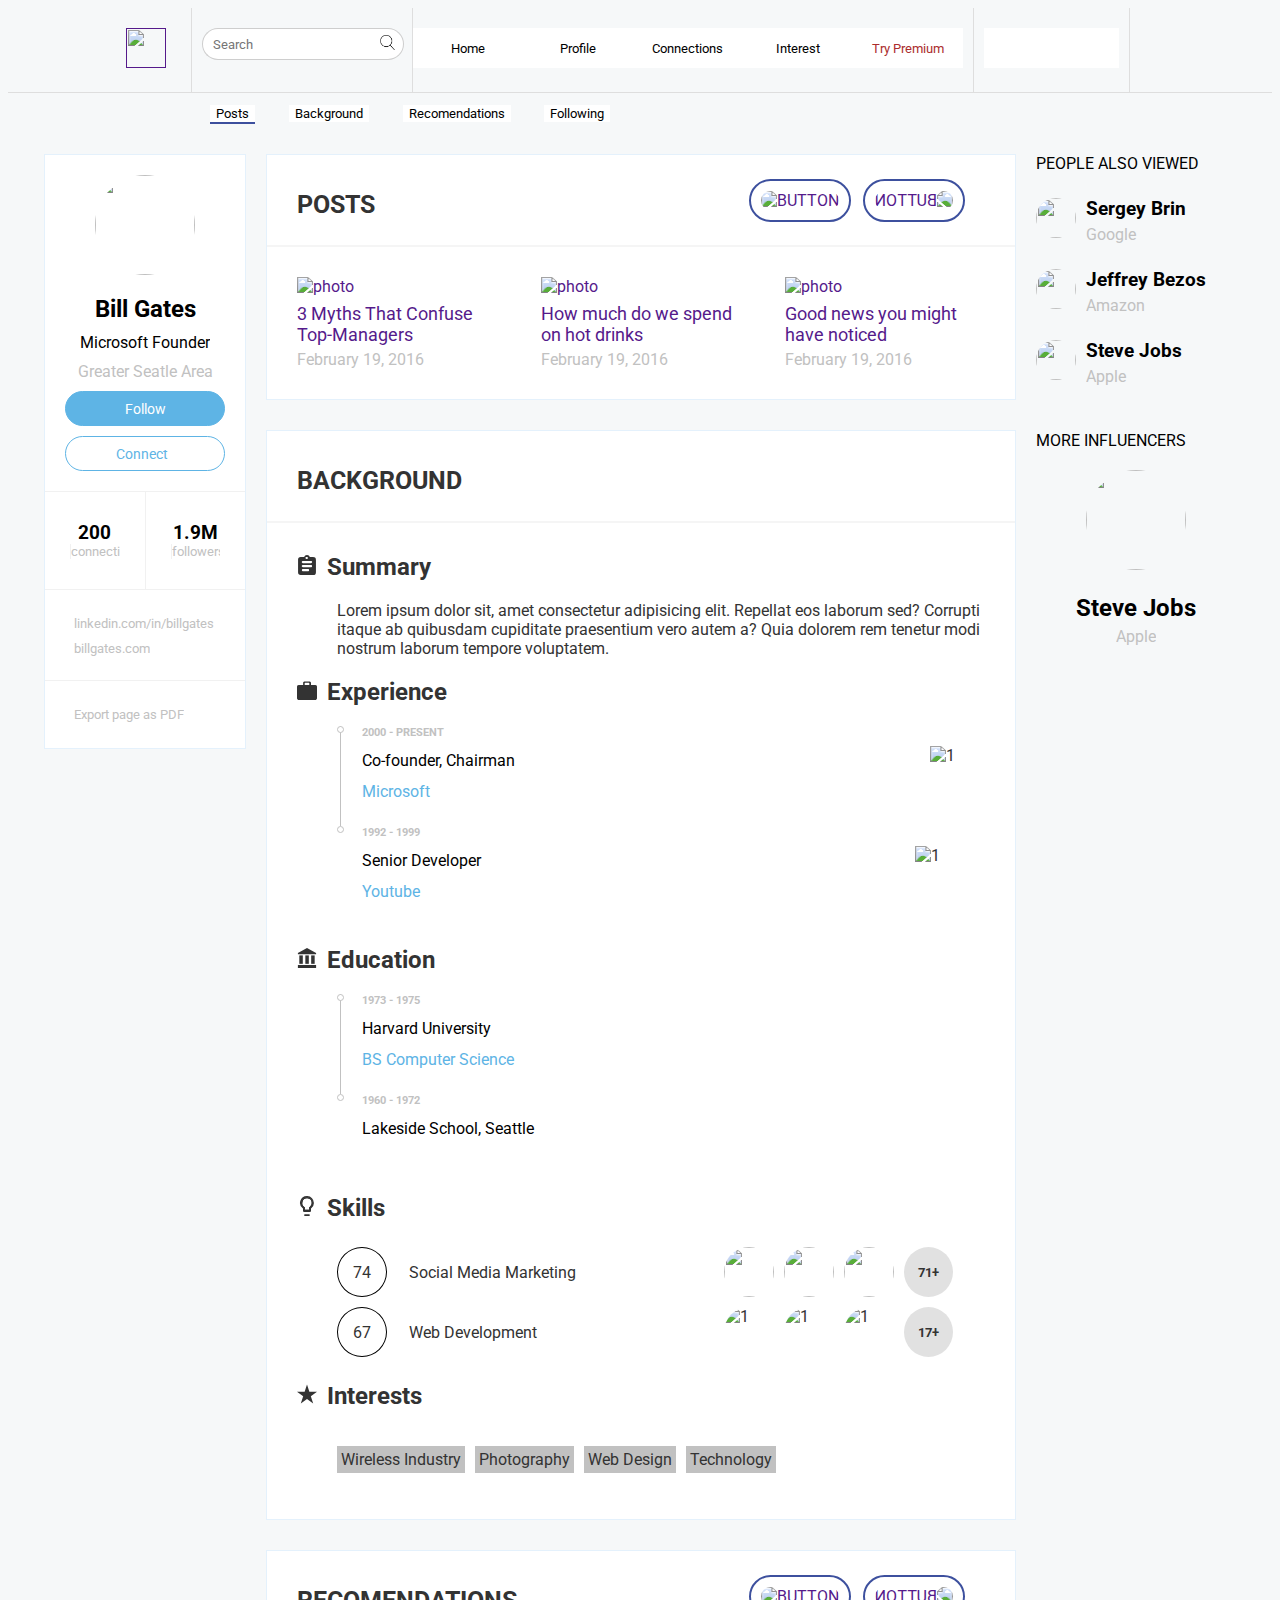
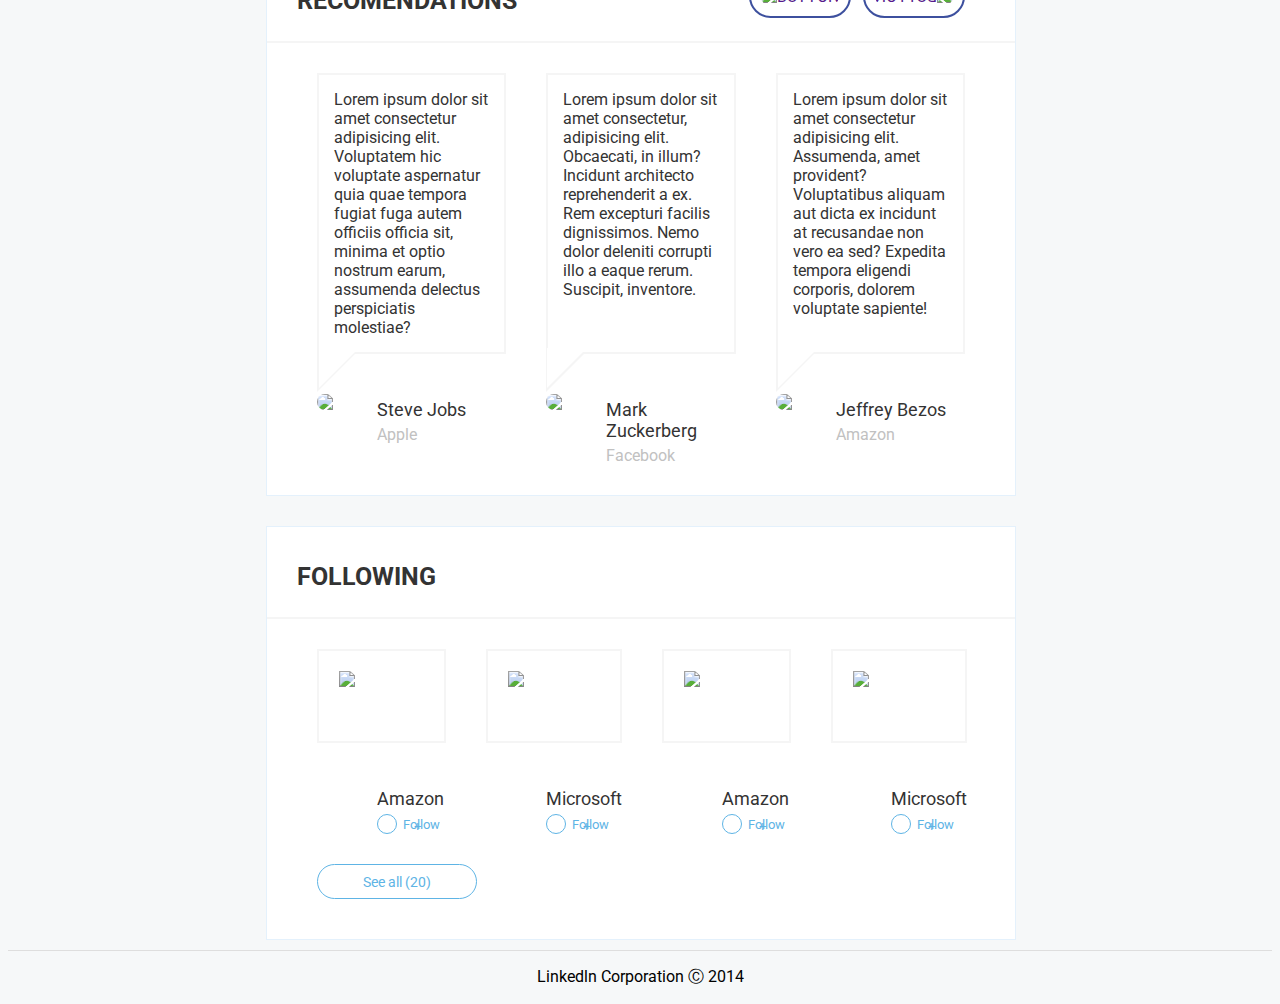
==== commit d8946458: "Merge branch 'main' into Nika" ====
--- a/index.html
+++ b/index.html
@@ -44,6 +44,334 @@
         </div>
    
     </div>
+
+    <main>
+      <div id="container">
+
+        <div id="body-5">
+          <div id="body-5-1">
+            <img src="img/bill-gates-avatar.png" />
+
+            <h2>Bill Gates</h2>
+            <p>Microsoft Founder</p>
+            <p>Greater Seatle Area</p>
+
+            <button>Follow</button>
+            <button>
+              Connect &nbsp<ion-icon name="chevron-down-outline"></ion-icon>
+            </button>
+          </div>
+          <div id="body-5-2">
+            <div>
+              <h3>200</h3>
+              <p>connecting</p>
+            </div>
+
+            <div>
+              <h3>1.9M</h3>
+              <p>followers</p>
+            </div>
+          </div>
+
+          <div id="body-5-3">
+            <p>
+              <ion-icon name="link-outline"></ion-icon>&nbsp
+              <a href="https://www.linkedin.com/in/billgates">
+                linkedin.com/in/billgates
+              </a>
+            </p>
+            <p>
+              <ion-icon name="globe-outline"></ion-icon>&nbsp
+              <a href="https://en.wikipedia.org/wiki/Bill_Gates">
+                billgates.com
+              </a>
+            </p>
+          </div>
+
+          <div id="body-5-4">
+            <p>
+              <ion-icon name="exit-outline"></ion-icon>&nbsp
+              <a> Export page as PDF </a>
+            </p>
+          </div>
+        </div>
+
+        <div class="main-content">
+        
+        <div id="body-1">
+            <div class="container">
+                <div class="containers-header">
+                    <h1>Posts</h1>
+                    <div>
+                        <a href=""><img src="./img/Arrow.svg" alt="button"></a>
+                        <a href=""><img src="./img/Arrow.svg" alt="button"></a>
+                    </div>
+                </div>
+
+                <div class="containers-main">
+                    <div id="content-1">
+                        <a href="">
+                            <img src="./img/article1.jpg" alt="photo">
+                            <div class="text"> 3 Myths That Confuse Top-Managers</div>
+                            <div class="additional-text">February 19, 2016</div>
+                        </a>
+                    </div>
+                    <div id="content-2">
+                        <a href="">
+                            <img src="./img/article2.jpg" alt="photo">
+                            <div class="text">How much do we spend on hot drinks</div>
+                            <div class="additional-text"> February 19, 2016</div>
+                        </a>
+                    </div>
+                    <div id="content-3">
+                        <a href="">
+                            <img src="./img/article3.jpg" alt="photo">
+                            <div class="text">Good news you might have noticed</div>
+                            <div class="additional-text"> February 19, 2016</div>
+                        </a>
+                    </div>
+                </div>
+            </div>
+        </div>
+
+        <div id="body-2">
+            <div class="container">
+                <div class="containers-header">
+                    <h1>Background</h1>
+                </div>  
+                <div class="containers-info">
+                    <div id="info-1">
+                        <h2><img src="./img/mark-icon-1.svg" alt="1" id="img-info">Summary</h2>
+                        <div class=" info-1 p"> <p>Lorem ipsum dolor sit, amet consectetur adipisicing elit. Repellat eos laborum sed?
+                        Corrupti itaque ab quibusdam cupiditate praesentium vero autem a? Quia dolorem 
+                        rem tenetur modi nostrum laborum tempore voluptatem.</p></div>
+                    </div>
+                    <div id="info-2">
+                        <h2><img src="./img/mark-icon-2.svg" alt="1" id="img-info">Experience</h2>
+                        
+                        <div class="grid_info"> 
+                            <div class="el1">
+                                <ul>
+                                    <li>
+                                        <h6>2000 - PRESENT</h6>
+                                        <p>Co-founder, Chairman</p> 
+                                        <a href="">Microsoft</a> 
+                                    </li>
+                                    
+                                    <li>
+                                        <h6>1992 - 1999</h6>
+                                        <p>Senior Developer</p>
+                                        <a href="">Youtube</a>
+                                    </li>
+                            
+                                </ul>
+                            </div>
+                            <div class="img1"><img width="140" src="./img/logo-microsoft.png" alt="1" id="grid-img-info"></div>
+                            <div class="img2"><img width="110" src="./img/logo-youtube.png" alt="1" id="grid-img-info"></div>
+                        </div>
+
+
+                    </div>
+                    <div id="info-3">
+                        <h2><img src="./img/mark-icon-3.svg" alt="1" id="img-info">Education</h2>
+
+
+                        <ul>
+                            <li>
+                                <h6>1973 - 1975</h6>
+                                <p>Harvard University</p> 
+                                <a href="">BS Computer Science</a> 
+                            </li>
+                            
+                            <li>
+                                <h6>1960 - 1972</h6>
+                                <p>Lakeside School, Seattle</p>
+                                
+                            </li>
+                    
+                        </ul>
+
+
+                    </div>
+                    <div id="info-4">
+                        <h2><img src="./img/mark-icon-4.svg" alt="1" id="img-info">Skills</h2>
+
+                        <div class="number-info">
+                            <div class="row-info">
+                                <p id="p1">74</p> 
+                                <p>Social Media Marketing</p>
+                            </div>
+                            <div class="image-info">
+                                <img width="50" src="./img/avatar.jpg" alt="">
+                                <img width="50" src="./img/avatar2.jpg" alt="">
+                                <img width="50" src="./img/avatar3.jpg" alt="">
+                                <h6>71+</h6>
+                            </div>
+                        </div>
+
+                        <div class="number-info">
+                            <div class="row-info">
+                                <div><p id="p1">67</p></div>
+                                <div><p>Web Development</p></div>
+                            </div>
+                            <div class="image-info">
+                                <img width="50" src="./img/avatar2.jpg" alt="1">
+                                <img width="50" src="./img/avatar3.jpg" alt="1">
+                                <img width="50" src="./img/avatar.jpg" alt="1">
+                                <h6>17+</h6>
+                            </div>
+                        </div>
+
+                    </div>
+                    <div id="info-5">
+                        <h2><img src="./img/mark-icon-5.svg" alt="1" id="img-info">Interests</h2>
+                        <div class="info-5-1">
+                            <p>Wireless Industry</p>
+                            <p>Photography</p>
+                            <p>Web Design</p>
+                            <p>Technology</p>
+                            
+                        </div>
+                        
+
+                    </div>
+                </div>
+            </div>
+        </div>
+
+
+        <div id="body-3">
+            <div class="container">
+                <div class="containers-header">
+                    <h1>Recomendations</h1>
+                    <div>
+                        <a href=""><img src="./img/Arrow.svg" alt="button"></a>
+                        <a href=""><img src="./img/Arrow.svg" alt="button"></a>
+                    </div>
+                </div>
+
+                <div class="containers-main-grid">
+                    <label id="rec-1"> Lorem ipsum dolor sit amet consectetur adipisicing elit. Voluptatem hic voluptate aspernatur quia quae tempora fugiat fuga autem officiis officia sit, minima et optio nostrum earum, assumenda delectus perspiciatis molestiae? </label>
+                    <label id="rec-2"> Lorem ipsum dolor sit amet consectetur, adipisicing elit. Obcaecati, in illum? Incidunt architecto reprehenderit a ex. Rem excepturi facilis dignissimos. Nemo dolor deleniti corrupti illo a eaque rerum. Suscipit, inventore.</label>
+                    <label id="rec-3"> Lorem ipsum dolor sit amet consectetur adipisicing elit. Assumenda, amet provident? Voluptatibus aliquam aut dicta ex incidunt at recusandae non vero ea sed? Expedita tempora eligendi corporis, dolorem voluptate sapiente!</label>
+
+                    <div class="grid-content">
+                        <img src="./img/avatar.jpg" class="avatar">
+                        <div class="text">Steve Jobs</div>
+                        <div class="additional-text">Apple</div>
+                    </div>
+                    <div class="grid-content">
+                        <img src="./img/avatar2.jpg" class="avatar">
+                        <div class="text">Mark Zuckerberg</div>
+                        <div class="additional-text">Facebook</div>
+                    </div>
+                    <div class="grid-content">
+                        <img src="./img/avatar3.jpg" class="avatar">
+                        <div class="text">Jeffrey Bezos</div>
+                        <div class="additional-text">Amazon</div>
+                    </div>
+                </div>
+            </div>
+        </div>
+
+    <div id ="body-4">
+        <div class="container">
+            <div class="containers-header">
+                <h1>Following</h1>
+            </div>
+
+            <div class="containers-main-grid2">
+                    <img class ="company-logo"src="./img/logo-amazon.jpg">
+                    <img class ="company-logo"src="./img/logo-microsoft.png">
+                    <img class ="company-logo"src="./img/logo-amazon.jpg">
+                    <img class ="company-logo"src="./img/logo-microsoft.png">              
+
+                <div class="grid-content">
+                    <div class="text">Amazon</div>
+                    <div class="follow-buttons">
+                        <button class="follow-button1"><div class="plus">+</div></button>
+                        <button class="follow-button2">Follow</button>
+                    </div>
+                </div>
+
+                <div class="grid-content">
+                    <div class="text">Microsoft</div>
+                    <div class="follow-buttons">
+                        <button class="follow-button1"><div class="plus">+</div></button>
+                        <button class="follow-button2">Follow</button>
+                    </div>
+                </div>
+
+                <div class="grid-content">
+                    <div class="text">Amazon</div>
+                    <div class="follow-buttons">
+                        <button class="follow-button1"><div class="plus">+</div></button>
+                        <button class="follow-button2">Follow</button>
+                    </div>
+                </div>
+
+                <div class="grid-content">
+                    <div class="text">Microsoft</div>
+                    <div class="follow-buttons">
+                        <button class="follow-button1"><div class="plus">+</div></button>
+                        <button class="follow-button2">Follow</button>
+                    </div>
+                </div>
+            </div>
+            <button class="button">See all (20)</button>
+        </div>
+    </div>
+
+        </div>
+
+        <div id="body-6">
+          <p>PEOPLE ALSO VIEWED</p>
+
+          <div id="body-6-1">
+            <img src="img/avatar.jpg" />
+            <div>
+              <h3>Sergey Brin</h3>
+              <p>Google</p>
+            </div>
+          </div>
+
+          <div id="body-6-2">
+            <img src="img/avatar2.jpg" />
+            <div>
+              <h3>Jeffrey Bezos</h3>
+              <p>Amazon</p>
+            </div>
+          </div>
+
+          <div id="body-6-3">
+            <img src="img/avatar3.jpg" />
+            <div>
+              <h3>Steve Jobs</h3>
+              <p>Apple</p>
+            </div>
+          </div>
+
+          <p>MORE INFLUENCERS</p>
+
+          <div id="body-6-4">
+            <div>
+              <button>
+                <ion-icon name="chevron-back-outline"></ion-icon>
+              </button>
+
+              <img src="img/avatar3.jpg" />
+
+              <button>
+                <ion-icon name="chevron-forward-outline"></ion-icon>
+              </button>
+            </div>
+            <h2>Steve Jobs</h2>
+            <p>Apple</p>
+          </div>
+        </div>
+      </div>
+    </main>
+
     <footer>
         <div class="divfooter">
                     <p>Linkedln Corporation Ⓒ 2014</p>
--- a/style.css
+++ b/style.css
@@ -1,3 +1,399 @@
+/*Lida*/
+
+@import url('https://fonts.googleapis.com/css2?family=Raleway:wght@300&family=Roboto:wght@300;500&display=swap');
+body{
+    font-family: 'Roboto', sans-serif;
+    background-color: #F6F8F9;
+}
+.container{
+    background-color: white;
+    border: 2px solid #e4f1fc;
+    margin: 50px;
+    padding-bottom: 30px;
+    overflow: hidden;
+}
+.container h1{
+    margin-left: 30px;
+    margin-top: 25px;
+    font-size: 25px;
+    color: #333;
+}
+.containers-header{
+    display: flex;
+    justify-content: space-between;
+    height: 90px;
+    align-items: center;
+    border-bottom: 2px solid #F5F5F5;
+    text-transform: uppercase;
+}
+.containers-header div{
+    padding-right: 50px;
+}
+.company-logo{
+    height: 50px;
+    border: 2px solid #F5F5F5;
+    padding: 20px;
+    margin: 0px 20px;
+}
+.text{
+    font-size: 18px;
+}
+.containers-main-grid2 {
+    margin-top: 30px;
+    display: grid;
+    grid-template-columns: 1fr 1fr 1fr 1fr;
+    margin-left: 30px;
+    margin-right: 30px;
+    color: #333;
+}
+
+.grid-content {
+   margin: 0px 20px;
+   margin-top: 40px;
+}
+.grid-content img {
+    position: absolute; 
+    
+}
+.follow-buttons{
+    display: flex;
+    align-items: center;
+}
+.follow-button1 {
+    display: flex;
+    justify-content: center;
+    justify-items: center;
+    align-items: center;
+    background-color: white;
+    border: 1px solid #5EB4E5;
+    color: #5EB4E5;
+    border-radius: 20px;
+    margin: 0px;
+    padding: 0px;
+    position: relative;
+    height: 20px;
+    width: 20px;
+}
+.follow-button1 img{
+    height: 8px;
+}
+.follow-button2{
+    background-color: transparent;
+    border: 0px;
+    color: #5EB4E5;
+}
+
+.follow-buttons:hover .follow-button2{
+    text-decoration: underline;
+}
+
+.follow-buttons:hover .follow-button1{
+    filter: brightness(0.9);
+}
+.button{
+    border: 1px solid #5eb4e5;
+    border-radius: 50px;
+    width: 160px;
+    height: 35px;
+    font-size: 14px;
+    margin-bottom: 10px;
+    background-color: white;
+    color: #5eb4e5;
+    margin-top: 30px;
+    margin-left: 50px;
+    transition: 0.2s;
+}
+.button:hover{
+    filter: brightness(0.9);
+}
+
+/*Igor*/
+.container {
+  background-color: white;
+  border: 1px solid #e4f1fc;
+  margin: 20px 0px 10px;
+  padding-bottom: 30px;
+  overflow: hidden;
+}
+
+.containers-header {
+  display: flex;
+  justify-content: space-between;
+  height: 90px;
+  align-items: center;
+  border-bottom: 2px solid #f5f5f5;
+  text-transform: uppercase;
+}
+.containers-header div {
+  padding-right: 50px;
+}
+.container h1 {
+  margin-left: 30px;
+  margin-top: 25px;
+  font-size: 25px;
+  color: #333;
+}
+.containers-header img {
+  margin-left: 8px;
+  border: 2.5px solid #3d509e;
+  border-radius: 50px;
+  padding: 10px;
+  height: 10px;
+}
+.containers-header img:hover {
+  background-color: rgba(0, 0, 0, 0.1);
+}
+.containers-header img:active {
+  background-color: rgba(0, 0, 0, 0.3);
+}
+
+.containers-header a:last-child img {
+  transform: scale(-1, 1);
+}
+
+.containers-main {
+  margin-top: 30px;
+  display: flex;
+  justify-content: space-between;
+  flex-direction: 200px;
+  margin-left: 30px;
+  margin-right: 30px;
+  color: #333;
+}
+.containers-main a {
+  text-decoration: none;
+}
+.containers-main div {
+  width: 200px;
+}
+.containers-main div:hover .text {
+  text-decoration: underline;
+}
+.containers-main img {
+  height: 200px;
+}
+
+.containers-main .text {
+  margin-top: 7px;
+}
+.containers-main-grid {
+  margin-top: 30px;
+  display: grid;
+  grid-template-columns: 1fr 1fr 1fr;
+  margin-left: 30px;
+  margin-right: 30px;
+  color: #333;
+}
+.grid-content {
+  margin: 0px 20px;
+  margin-top: 40px;
+}
+.grid-content img {
+  position: absolute;
+}
+.grid-content div {
+  margin-left: 60px;
+  margin-top: 5px;
+}
+.containers-main-grid label {
+  border: 2px #f5f5f5 solid;
+  margin: 0px 20px;
+  padding: 15px;
+  display: inline-block;
+  position: relative;
+}
+.containers-main-grid label::before {
+  content: "";
+  display: block;
+  position: absolute;
+  bottom: -40px;
+  left: -2px;
+  width: 0;
+  height: 0;
+  border-style: solid;
+  border-width: 40px 40px 0 0;
+  border-color: #f5f5f5 transparent transparent transparent;
+}
+.containers-main-grid label::after {
+  content: " ";
+  display: block;
+  position: absolute;
+  bottom: -36px;
+  left: 0px;
+  width: 0;
+  height: 0;
+  border-style: solid;
+  border-width: 40px 40px 0 0;
+  border-color: white transparent transparent transparent;
+}
+.containers-main-grid label:nth-child(2)::after {
+  left: -1px;
+}
+.text {
+  font-size: 18px;
+}
+.additional-text {
+  margin-top: 5px;
+  color: #c1c1c1;
+  font-style: normal;
+}
+.avatar {
+  border-radius: 30px;
+  overflow: hidden;
+  width: 50px;
+}
+
+/*Mark*/
+#body-2 {
+  color: #333;
+}
+
+.containers-info {
+  font-style: none;
+  margin-top: 30px;
+  margin-left: 30px;
+  margin-right: 30px;
+}
+.containers-info h2 img {
+  padding-right: 5px;
+  width: 20px;
+  height: 20px;
+}
+
+#p1 {
+  border: 1px solid black;
+  border-radius: 50%;
+  padding: 14.5px 14.92px;
+  margin-right: 22px;
+  text-align: center;
+}
+
+.number-info {
+  display: flex;
+  justify-content: space-between;
+  align-items: center;
+  height: 60px;
+}
+.row-info {
+  display: flex;
+  align-items: center;
+  padding: 0 0 0 40px;
+}
+.image-info {
+  display: flex;
+  align-items: center;
+  justify-content: space-between;
+  padding: 0 10px 0 0;
+}
+#img-info {
+  padding: 0 10px 0 0;
+}
+.number-info img {
+  border-radius: 50%;
+  width: 50px;
+  height: 50px;
+  margin: 5px;
+}
+.number-info h6 {
+  border: 1px;
+  border-radius: 50%;
+  background-color: #e1e1e1;
+  margin-left: 5px;
+  padding: 17.5px 13.985px;
+  margin-right: 22px;
+  text-align: center;
+  font-size: 13px;
+}
+.info-1 p {
+  padding: 0 0 0 40px;
+}
+
+.info-5-1 {
+  display: inline-flex;
+  align-items: flex-start;
+  padding: 0 0 0 40px;
+}
+.info-5-1 p {
+  margin-right: 10px;
+  background-color: #c1c1c1;
+  padding: 4px;
+}
+
+#body-2 ul {
+  margin: 0 auto;
+  list-style-type: none;
+  counter-reset: circle;
+  margin: 0;
+  font-family: sans-serif;
+}
+#body-2 ul li {
+  padding: 0 0 25px 25px;
+  position: relative;
+  margin: 0;
+  color: #c1c1c1;
+}
+#body-2 li p {
+  color: black;
+  margin: 12px 0;
+}
+#body-2 li h6 {
+  margin: 0;
+}
+#body-2 li a {
+  text-decoration: none;
+  color: #5eb4e5;
+}
+#body-2 li a:hover {
+  text-decoration: underline;
+}
+#body-2 ul li:after {
+  position: absolute;
+  top: 0;
+  left: 0;
+  content: "";
+  border: 1px solid #c1c1c1;
+  border-radius: 50%;
+  display: inline-block;
+  height: 5px;
+  width: 5px;
+  text-align: center;
+  line-height: 5px;
+  background: #fff;
+}
+#body-2 ul li:before {
+  position: absolute;
+  left: 3px;
+  top: 0;
+  content: "";
+  height: 100%;
+  width: 0;
+  border-left: 1px solid #c1c1c1;
+}
+#body-2 ul li:last-of-type:before {
+  border: none;
+}
+.grid_info {
+  display: grid;
+  grid-template-areas:
+    "el1 img1"
+    "el1 img2";
+}
+.el1 {
+  grid-area: el1;
+}
+.img1 {
+  text-align: end;
+  grid-area: img1;
+  margin: 20px;
+  padding: 0 10px 0 0;
+}
+.img2 {
+  text-align: end;
+  grid-area: img2;
+  margin: 20px;
+  padding: 0 25px 0 0;
+}
+/*Nika*/
 .grid-area{
     display: grid;
     grid-template-areas: 
@@ -148,3 +544,227 @@
     text-align: center;
     border-top: 0.5px solid #dedede;
 }
+
+/* Oleksii */
+
+@import url("https://fonts.googleapis.com/css2?family=Roboto:wght@300&display=swap");
+
+* {
+  font-family: "Roboto", sans-serif;
+  text-decoration: none;
+}
+
+#container {
+  display: flex;
+  flex-direction: row;
+  justify-content: center;
+}
+
+body main {
+  background-color: #f6f8f9;
+}
+
+#body-5 {
+  background-color: #ffffff;
+  border: 1px solid #e4f1fc;
+}
+
+#body-5 *,
+#body-6 * {
+  overflow: hidden;
+  margin: 0;
+  padding: 0;
+}
+
+#body-5,
+#body-6 {
+  display: flex;
+  flex-direction: column;
+  height: fit-content;
+  width: 200px;
+  min-width: 200px;
+  margin: 20px;
+}
+
+#body-5-1 {
+  display: flex;
+  flex-direction: column;
+  align-items: center;
+}
+
+#body-5-2 {
+  display: flex;
+  flex-direction: row;
+  border-top: 1px solid #f1f1f1;
+  margin-top: 10px;
+}
+
+#body-5-2 :last-child {
+  border-left: 1px solid #f1f1f1;
+}
+
+#body-5-2 div {
+  text-align: center;
+  width: 50%;
+  padding-top: 30px;
+  padding-bottom: 30px;
+}
+
+#body-5-1 h2,
+#body-5-1 p {
+  margin-bottom: 10px;
+}
+
+#body-5-3,
+#body-5-4 {
+  display: flex;
+  flex-direction: column;
+  align-items: left;
+  border-top: 1px solid #f1f1f1;
+}
+
+#body-5-2 p,
+#body-5-3 p,
+#body-5-4 p {
+  display: flex;
+  flex-direction: row;
+  font-size: small;
+}
+
+#body-5-2 p {
+  margin: 0px 25px;
+}
+
+#body-5-3 {
+  padding: 25px 0px 15px 0px;
+}
+
+#body-5-3 p {
+  margin: 0px 25px 8px 25px;
+}
+
+#body-5-4 p {
+  margin: 25px 25px;
+}
+
+#body-5 img {
+  height: 100px;
+  width: 100px;
+  border-radius: 50%;
+  margin: 20px 0px;
+}
+
+#body-5 button {
+  border: 1px solid #5eb4e5;
+  border-radius: 50px;
+  width: 160px;
+  height: 35px;
+  font-size: 14px;
+  margin-bottom: 10px;
+}
+
+#body-5 :nth-child(5) {
+  background-color: #5eb4e5;
+  color: #ffffff;
+  transition: 0.3s;
+}
+
+#body-5 :nth-child(6) {
+  background-color: #ffffff;
+  color: #5eb4e5;
+  transition: 0.3s;
+  display: flex;
+  justify-content: center;
+  align-items: center;
+}
+
+#body-5 :nth-child(5):hover {
+  filter: brightness(0.9);
+  cursor: pointer;
+}
+
+#body-5 :nth-child(6):hover {
+  filter: brightness(0.9);
+  cursor: pointer;
+}
+
+#body-5 p,
+#body-5 a {
+  color: #c1c1c1;
+}
+
+#body-5 :nth-child(3) {
+  color: #000000;
+}
+
+#body-5 a {
+  border: 1px solid #ffffff;
+}
+
+#body-5 a:hover {
+  border-bottom: 1px solid #c1c1c1;
+  cursor: pointer;
+}
+
+#body-6-1,
+#body-6-2,
+#body-6-3 {
+  display: flex;
+  flex-direction: row;
+  margin-top: 25px;
+}
+
+#body-6-3 {
+  margin-bottom: 45px;
+}
+
+#body-6-4 {
+  display: flex;
+  flex-direction: column;
+  align-items: center;
+}
+
+#body-6-4 div {
+  margin: 20px;
+}
+
+#body-6 img {
+  align-self: flex-start;
+  height: 40px;
+  width: 40px;
+  border-radius: 50px;
+  margin-right: 10px;
+}
+
+#body-6-4 img {
+  align-self: center;
+  height: 100px;
+  width: 100px;
+  border-radius: 50px;
+  margin: 0;
+}
+
+#body-6 button {
+  background: none;
+  border: none;
+  margin: 0;
+}
+
+#body-6 button :hover {
+  cursor: pointer;
+}
+
+#body-6 div p {
+  color: #c1c1c1;
+  margin-top: 5px;
+}
+
+#body-5 ion-icon {
+  margin-top: 0px;
+}
+
+.main-content {
+  display: flex;
+  flex-direction: column;
+  max-width: 750px;
+}
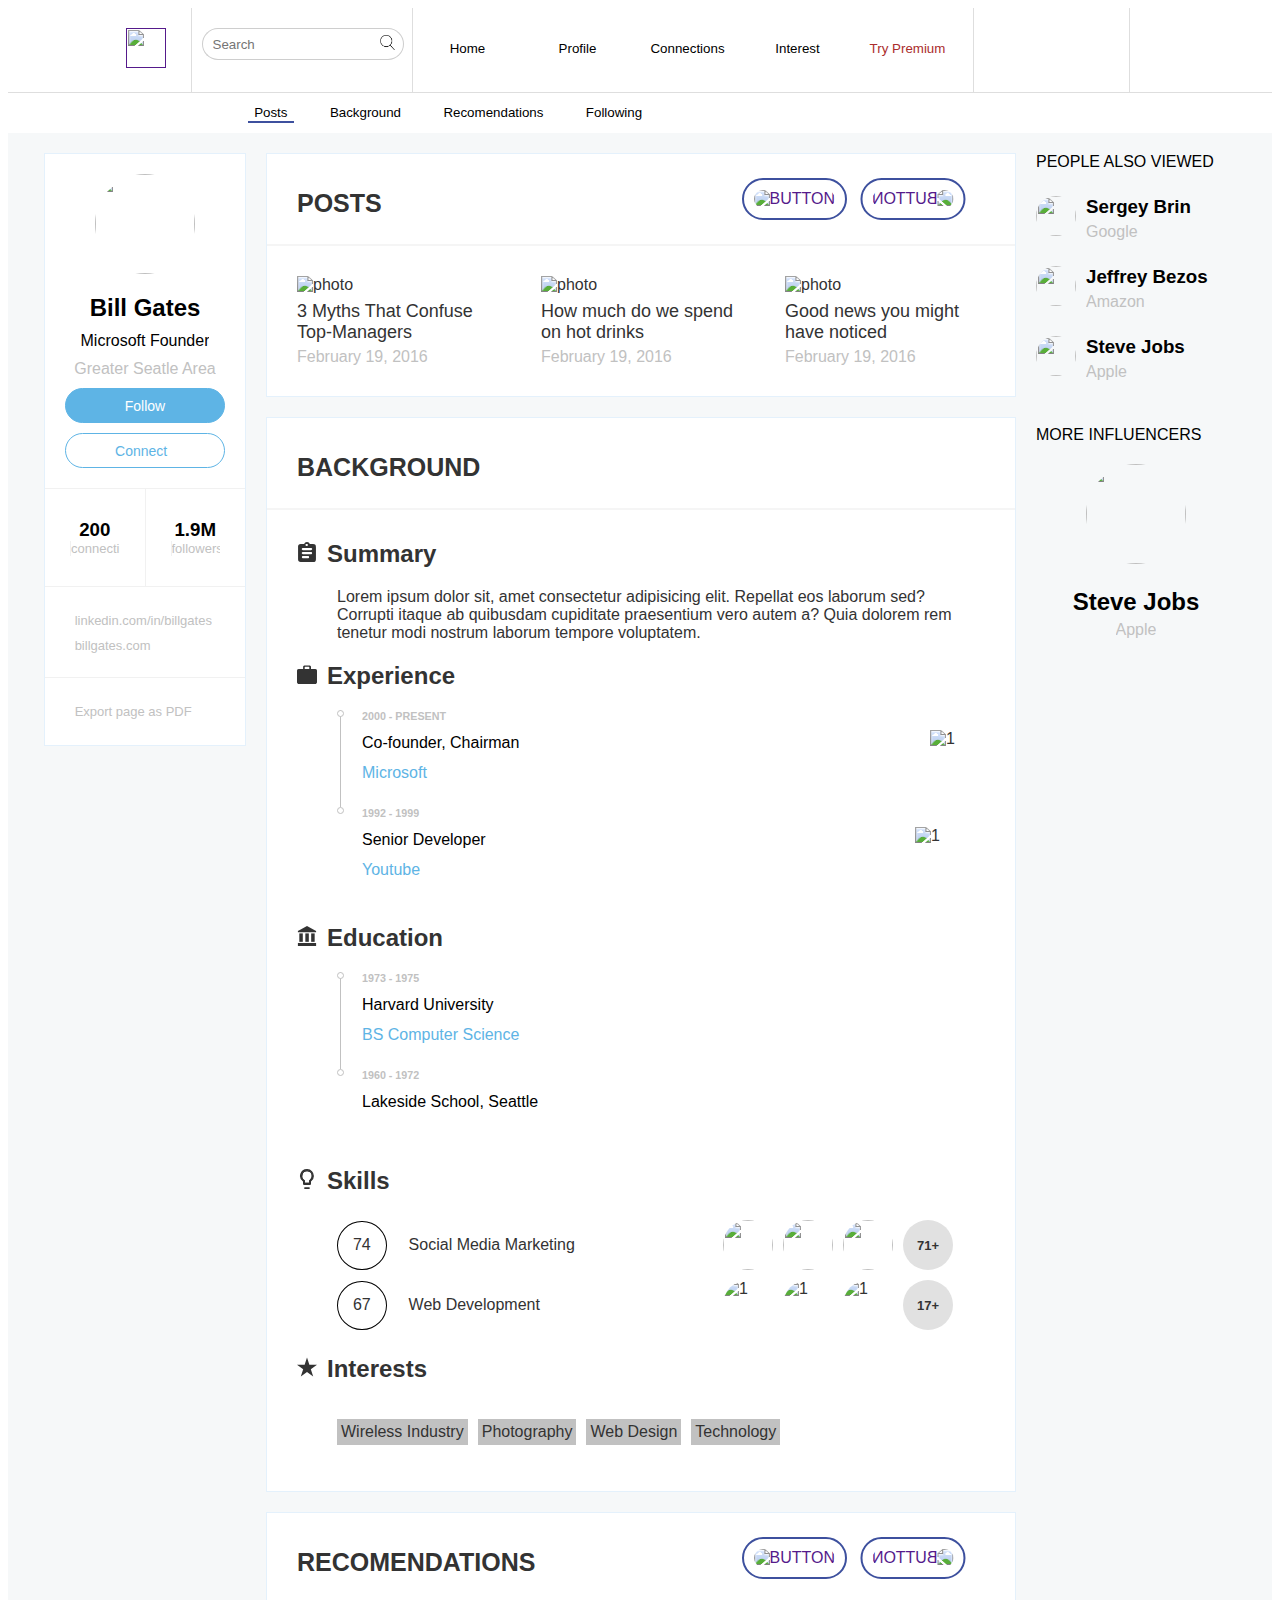
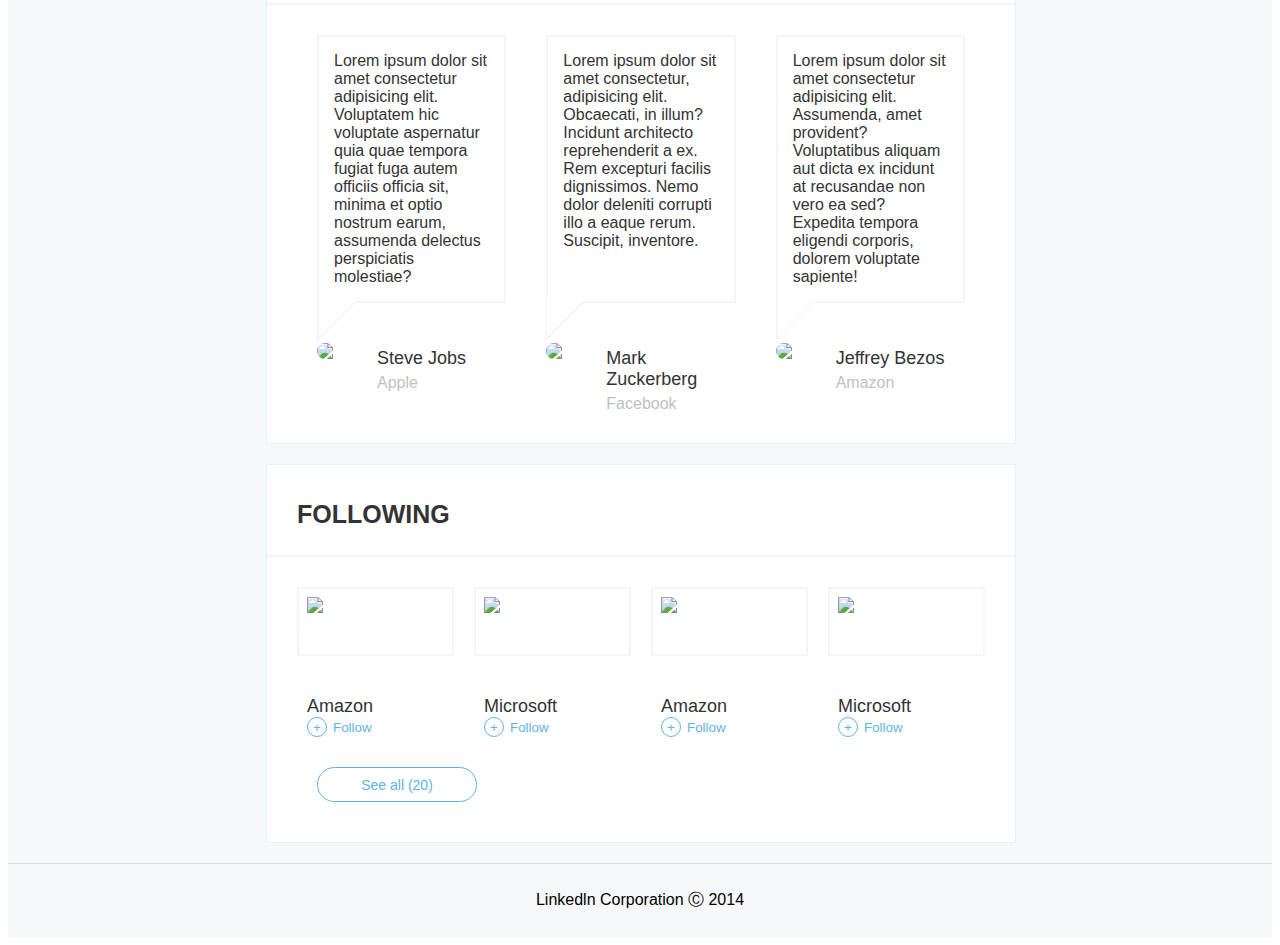
==== commit 61dc6588: "made code prettier, cosmetic, padding/margin fixes" ====
--- a/index.html
+++ b/index.html
@@ -1,53 +1,93 @@
 <!DOCTYPE html>
 <html lang="en">
-<head>
-    <meta charset="UTF-8">
-    <meta http-equiv="X-UA-Compatible" content="IE=edge">
-    <meta name="viewport" content="width=device-width, initial-scale=1.0">
+  <head>
+    <meta charset="UTF-8" />
+    <meta http-equiv="X-UA-Compatible" content="IE=edge" />
+    <meta name="viewport" content="width=device-width, initial-scale=1.0" />
     <title>Document</title>
-    <link rel="stylesheet" href="style.css">
-</head>
-<body>
+    <link rel="stylesheet" href="style.css" />
+  </head>
+
+  <body>
     <header class="grid-area">
-            <a href="" class="cell cell-area"> <img width="40" height="40" src=" https://github.com/Andrashko/GroupTask/blob/main/img/logo.png?raw=true" alt=""></a>
-        <div class="cell cell-area  searchga">
-            <form >
-            <input type="search" name="#" placeholder="Search">
-            <button type="submit" class="head"><img width="15" height="15"
-                    src="[data-uri]"></button>
+      <a href="" class="cell cell-area">
+        <img
+          width="40"
+          height="40"
+          src=" https://github.com/Andrashko/GroupTask/blob/main/img/logo.png?raw=true"
+          alt=""
+      /></a>
+      <div class="cell cell-area searchga">
+        <form>
+          <input type="search" name="#" placeholder="Search" />
+          <button type="submit" class="head">
+            <img
+              width="15"
+              height="15"
+              src="[data-uri]"
+            />
+          </button>
         </form>
-        </div>
-            
-        <div class="cell cell-area">
-            <form action=""><button class="button1">Home</button></form>
-            <form action=""> <button class="button1">Profile</button></form>
-            <form action=""><button class="button1">Connections</button></form>
-            <form action=""><button class="button1">Interest</button></form>
-            <form action=""><button class="button1 redbutton">Try Premium</button></form>
-          
-        </div>
-        <div class="cell cell-area ">
-            <form action=""><button class="button2"><img  width="22" src="https://github.com/lesha13/GroupTaskWEB/blob/main/img/icon-1.png?raw=true" alt=""></button></form>
-            <form action=""> <button class="button2"><img  width="22" src="https://github.com/lesha13/GroupTaskWEB/blob/main/img/icon-2.png?raw=true" alt=""></button></form>
-            <form action=""><button class="button2"><img  width="22" src="https://github.com/lesha13/GroupTaskWEB/blob/main/img/icon-3.png?raw=true" alt=""></button></form>
-
-        </div>
-        <a href="" class="cell cell-area"><img width="45" class="avaimg" src="https://github.com/Andrashko/GroupTask/blob/main/img/avatar.jpg?raw=true" alt=""></a>
-
+      </div>
+
+      <div class="cell cell-area">
+        <form action=""><button class="button1">Home</button></form>
+        <form action=""><button class="button1">Profile</button></form>
+        <form action=""><button class="button1">Connections</button></form>
+        <form action=""><button class="button1">Interest</button></form>
+        <form action="">
+          <button class="button1 redbutton">Try Premium</button>
+        </form>
+      </div>
+      <div class="cell cell-area">
+        <form action="">
+          <button class="button2">
+            <img
+              width="22"
+              src="https://github.com/lesha13/GroupTaskWEB/blob/main/img/icon-1.png?raw=true"
+              alt=""
+            />
+          </button>
+        </form>
+        <form action="">
+          <button class="button2">
+            <img
+              width="22"
+              src="https://github.com/lesha13/GroupTaskWEB/blob/main/img/icon-2.png?raw=true"
+              alt=""
+            />
+          </button>
+        </form>
+        <form action="">
+          <button class="button2">
+            <img
+              width="22"
+              src="https://github.com/lesha13/GroupTaskWEB/blob/main/img/icon-3.png?raw=true"
+              alt=""
+            />
+          </button>
+        </form>
+      </div>
+      <a href="" class="cell cell-area"
+        ><img
+          width="45"
+          class="avaimg"
+          src="https://github.com/Andrashko/GroupTask/blob/main/img/avatar.jpg?raw=true"
+          alt=""
+      /></a>
     </header>
+
     <div class="header2">
-        <div class="buttons3">
-            <form action=""><button class="button3 bluebutton">Posts</button></form>
-            <form action=""> <button class="button3">Background</button></form>
-            <form action=""><button class="button3">Recomendations</button></form>
-            <form action=""><button class="button3">Following</button></form>
-        </div>
-   
+      <div class="buttons3">
+        <form action=""><button class="button3 bluebutton">Posts</button></form>
+        <form action=""><button class="button3">Background</button></form>
+        <form action=""><button class="button3">Recomendations</button></form>
+        <form action=""><button class="button3">Following</button></form>
+      </div>
     </div>
 
     <main>
       <div id="container">
-
         <div id="body-5">
           <div id="body-5-1">
             <img src="img/bill-gates-avatar.png" />
@@ -97,231 +137,288 @@
         </div>
 
         <div class="main-content">
-        
-        <div id="body-1">
+          <div id="body-1">
             <div class="container">
-                <div class="containers-header">
-                    <h1>Posts</h1>
-                    <div>
-                        <a href=""><img src="./img/Arrow.svg" alt="button"></a>
-                        <a href=""><img src="./img/Arrow.svg" alt="button"></a>
-                    </div>
-                </div>
-
-                <div class="containers-main">
-                    <div id="content-1">
-                        <a href="">
-                            <img src="./img/article1.jpg" alt="photo">
-                            <div class="text"> 3 Myths That Confuse Top-Managers</div>
-                            <div class="additional-text">February 19, 2016</div>
-                        </a>
-                    </div>
-                    <div id="content-2">
-                        <a href="">
-                            <img src="./img/article2.jpg" alt="photo">
-                            <div class="text">How much do we spend on hot drinks</div>
-                            <div class="additional-text"> February 19, 2016</div>
-                        </a>
-                    </div>
-                    <div id="content-3">
-                        <a href="">
-                            <img src="./img/article3.jpg" alt="photo">
-                            <div class="text">Good news you might have noticed</div>
-                            <div class="additional-text"> February 19, 2016</div>
-                        </a>
-                    </div>
-                </div>
-            </div>
-        </div>
-
-        <div id="body-2">
+              <div class="containers-header">
+                <h1>Posts</h1>
+                <div>
+                  <a href=""><img src="./img/Arrow.svg" alt="button" /></a>
+                  <a href=""><img src="./img/Arrow.svg" alt="button" /></a>
+                </div>
+              </div>
+
+              <div class="containers-main">
+                <div id="content-1">
+                  <a href="">
+                    <img src="./img/article1.jpg" alt="photo" />
+                    <div class="text">3 Myths That Confuse Top-Managers</div>
+                    <div class="additional-text">February 19, 2016</div>
+                  </a>
+                </div>
+                <div id="content-2">
+                  <a href="">
+                    <img src="./img/article2.jpg" alt="photo" />
+                    <div class="text">How much do we spend on hot drinks</div>
+                    <div class="additional-text">February 19, 2016</div>
+                  </a>
+                </div>
+                <div id="content-3">
+                  <a href="">
+                    <img src="./img/article3.jpg" alt="photo" />
+                    <div class="text">Good news you might have noticed</div>
+                    <div class="additional-text">February 19, 2016</div>
+                  </a>
+                </div>
+              </div>
+            </div>
+          </div>
+
+          <div id="body-2">
             <div class="container">
-                <div class="containers-header">
-                    <h1>Background</h1>
-                </div>  
-                <div class="containers-info">
-                    <div id="info-1">
-                        <h2><img src="./img/mark-icon-1.svg" alt="1" id="img-info">Summary</h2>
-                        <div class=" info-1 p"> <p>Lorem ipsum dolor sit, amet consectetur adipisicing elit. Repellat eos laborum sed?
-                        Corrupti itaque ab quibusdam cupiditate praesentium vero autem a? Quia dolorem 
-                        rem tenetur modi nostrum laborum tempore voluptatem.</p></div>
-                    </div>
-                    <div id="info-2">
-                        <h2><img src="./img/mark-icon-2.svg" alt="1" id="img-info">Experience</h2>
-                        
-                        <div class="grid_info"> 
-                            <div class="el1">
-                                <ul>
-                                    <li>
-                                        <h6>2000 - PRESENT</h6>
-                                        <p>Co-founder, Chairman</p> 
-                                        <a href="">Microsoft</a> 
-                                    </li>
-                                    
-                                    <li>
-                                        <h6>1992 - 1999</h6>
-                                        <p>Senior Developer</p>
-                                        <a href="">Youtube</a>
-                                    </li>
-                            
-                                </ul>
-                            </div>
-                            <div class="img1"><img width="140" src="./img/logo-microsoft.png" alt="1" id="grid-img-info"></div>
-                            <div class="img2"><img width="110" src="./img/logo-youtube.png" alt="1" id="grid-img-info"></div>
-                        </div>
-
-
-                    </div>
-                    <div id="info-3">
-                        <h2><img src="./img/mark-icon-3.svg" alt="1" id="img-info">Education</h2>
-
-
-                        <ul>
-                            <li>
-                                <h6>1973 - 1975</h6>
-                                <p>Harvard University</p> 
-                                <a href="">BS Computer Science</a> 
-                            </li>
-                            
-                            <li>
-                                <h6>1960 - 1972</h6>
-                                <p>Lakeside School, Seattle</p>
-                                
-                            </li>
-                    
-                        </ul>
-
-
-                    </div>
-                    <div id="info-4">
-                        <h2><img src="./img/mark-icon-4.svg" alt="1" id="img-info">Skills</h2>
-
-                        <div class="number-info">
-                            <div class="row-info">
-                                <p id="p1">74</p> 
-                                <p>Social Media Marketing</p>
-                            </div>
-                            <div class="image-info">
-                                <img width="50" src="./img/avatar.jpg" alt="">
-                                <img width="50" src="./img/avatar2.jpg" alt="">
-                                <img width="50" src="./img/avatar3.jpg" alt="">
-                                <h6>71+</h6>
-                            </div>
-                        </div>
-
-                        <div class="number-info">
-                            <div class="row-info">
-                                <div><p id="p1">67</p></div>
-                                <div><p>Web Development</p></div>
-                            </div>
-                            <div class="image-info">
-                                <img width="50" src="./img/avatar2.jpg" alt="1">
-                                <img width="50" src="./img/avatar3.jpg" alt="1">
-                                <img width="50" src="./img/avatar.jpg" alt="1">
-                                <h6>17+</h6>
-                            </div>
-                        </div>
-
-                    </div>
-                    <div id="info-5">
-                        <h2><img src="./img/mark-icon-5.svg" alt="1" id="img-info">Interests</h2>
-                        <div class="info-5-1">
-                            <p>Wireless Industry</p>
-                            <p>Photography</p>
-                            <p>Web Design</p>
-                            <p>Technology</p>
-                            
-                        </div>
-                        
-
-                    </div>
-                </div>
-            </div>
-        </div>
-
-
-        <div id="body-3">
+              <div class="containers-header">
+                <h1>Background</h1>
+              </div>
+              <div class="containers-info">
+                <div id="info-1">
+                  <h2>
+                    <img
+                      src="./img/mark-icon-1.svg"
+                      alt="1"
+                      id="img-info"
+                    />Summary
+                  </h2>
+                  <div class="info-1 p">
+                    <p>
+                      Lorem ipsum dolor sit, amet consectetur adipisicing elit.
+                      Repellat eos laborum sed? Corrupti itaque ab quibusdam
+                      cupiditate praesentium vero autem a? Quia dolorem rem
+                      tenetur modi nostrum laborum tempore voluptatem.
+                    </p>
+                  </div>
+                </div>
+                <div id="info-2">
+                  <h2>
+                    <img
+                      src="./img/mark-icon-2.svg"
+                      alt="1"
+                      id="img-info"
+                    />Experience
+                  </h2>
+
+                  <div class="grid_info">
+                    <div class="el1">
+                      <ul>
+                        <li>
+                          <h6>2000 - PRESENT</h6>
+                          <p>Co-founder, Chairman</p>
+                          <a href="">Microsoft</a>
+                        </li>
+
+                        <li>
+                          <h6>1992 - 1999</h6>
+                          <p>Senior Developer</p>
+                          <a href="">Youtube</a>
+                        </li>
+                      </ul>
+                    </div>
+                    <div class="img1">
+                      <img
+                        width="140"
+                        src="./img/logo-microsoft.png"
+                        alt="1"
+                        id="grid-img-info"
+                      />
+                    </div>
+                    <div class="img2">
+                      <img
+                        width="110"
+                        src="./img/logo-youtube.png"
+                        alt="1"
+                        id="grid-img-info"
+                      />
+                    </div>
+                  </div>
+                </div>
+                <div id="info-3">
+                  <h2>
+                    <img
+                      src="./img/mark-icon-3.svg"
+                      alt="1"
+                      id="img-info"
+                    />Education
+                  </h2>
+
+                  <ul>
+                    <li>
+                      <h6>1973 - 1975</h6>
+                      <p>Harvard University</p>
+                      <a href="">BS Computer Science</a>
+                    </li>
+
+                    <li>
+                      <h6>1960 - 1972</h6>
+                      <p>Lakeside School, Seattle</p>
+                    </li>
+                  </ul>
+                </div>
+                <div id="info-4">
+                  <h2>
+                    <img
+                      src="./img/mark-icon-4.svg"
+                      alt="1"
+                      id="img-info"
+                    />Skills
+                  </h2>
+
+                  <div class="number-info">
+                    <div class="row-info">
+                      <p id="p1">74</p>
+                      <p>Social Media Marketing</p>
+                    </div>
+                    <div class="image-info">
+                      <img width="50" src="./img/avatar.jpg" alt="" />
+                      <img width="50" src="./img/avatar2.jpg" alt="" />
+                      <img width="50" src="./img/avatar3.jpg" alt="" />
+                      <h6>71+</h6>
+                    </div>
+                  </div>
+
+                  <div class="number-info">
+                    <div class="row-info">
+                      <div><p id="p1">67</p></div>
+                      <div><p>Web Development</p></div>
+                    </div>
+                    <div class="image-info">
+                      <img width="50" src="./img/avatar2.jpg" alt="1" />
+                      <img width="50" src="./img/avatar3.jpg" alt="1" />
+                      <img width="50" src="./img/avatar.jpg" alt="1" />
+                      <h6>17+</h6>
+                    </div>
+                  </div>
+                </div>
+                <div id="info-5">
+                  <h2>
+                    <img
+                      src="./img/mark-icon-5.svg"
+                      alt="1"
+                      id="img-info"
+                    />Interests
+                  </h2>
+                  <div class="info-5-1">
+                    <p>Wireless Industry</p>
+                    <p>Photography</p>
+                    <p>Web Design</p>
+                    <p>Technology</p>
+                  </div>
+                </div>
+              </div>
+            </div>
+          </div>
+
+          <div id="body-3">
             <div class="container">
-                <div class="containers-header">
-                    <h1>Recomendations</h1>
-                    <div>
-                        <a href=""><img src="./img/Arrow.svg" alt="button"></a>
-                        <a href=""><img src="./img/Arrow.svg" alt="button"></a>
-                    </div>
-                </div>
-
-                <div class="containers-main-grid">
-                    <label id="rec-1"> Lorem ipsum dolor sit amet consectetur adipisicing elit. Voluptatem hic voluptate aspernatur quia quae tempora fugiat fuga autem officiis officia sit, minima et optio nostrum earum, assumenda delectus perspiciatis molestiae? </label>
-                    <label id="rec-2"> Lorem ipsum dolor sit amet consectetur, adipisicing elit. Obcaecati, in illum? Incidunt architecto reprehenderit a ex. Rem excepturi facilis dignissimos. Nemo dolor deleniti corrupti illo a eaque rerum. Suscipit, inventore.</label>
-                    <label id="rec-3"> Lorem ipsum dolor sit amet consectetur adipisicing elit. Assumenda, amet provident? Voluptatibus aliquam aut dicta ex incidunt at recusandae non vero ea sed? Expedita tempora eligendi corporis, dolorem voluptate sapiente!</label>
-
-                    <div class="grid-content">
-                        <img src="./img/avatar.jpg" class="avatar">
-                        <div class="text">Steve Jobs</div>
-                        <div class="additional-text">Apple</div>
-                    </div>
-                    <div class="grid-content">
-                        <img src="./img/avatar2.jpg" class="avatar">
-                        <div class="text">Mark Zuckerberg</div>
-                        <div class="additional-text">Facebook</div>
-                    </div>
-                    <div class="grid-content">
-                        <img src="./img/avatar3.jpg" class="avatar">
-                        <div class="text">Jeffrey Bezos</div>
-                        <div class="additional-text">Amazon</div>
-                    </div>
-                </div>
-            </div>
-        </div>
-
-    <div id ="body-4">
-        <div class="container">
-            <div class="containers-header">
+              <div class="containers-header">
+                <h1>Recomendations</h1>
+                <div>
+                  <a href=""><img src="./img/Arrow.svg" alt="button" /></a>
+                  <a href=""><img src="./img/Arrow.svg" alt="button" /></a>
+                </div>
+              </div>
+
+              <div class="containers-main-grid">
+                <label id="rec-1">
+                  Lorem ipsum dolor sit amet consectetur adipisicing elit.
+                  Voluptatem hic voluptate aspernatur quia quae tempora fugiat
+                  fuga autem officiis officia sit, minima et optio nostrum
+                  earum, assumenda delectus perspiciatis molestiae?
+                </label>
+                <label id="rec-2">
+                  Lorem ipsum dolor sit amet consectetur, adipisicing elit.
+                  Obcaecati, in illum? Incidunt architecto reprehenderit a ex.
+                  Rem excepturi facilis dignissimos. Nemo dolor deleniti
+                  corrupti illo a eaque rerum. Suscipit, inventore.</label
+                >
+                <label id="rec-3">
+                  Lorem ipsum dolor sit amet consectetur adipisicing elit.
+                  Assumenda, amet provident? Voluptatibus aliquam aut dicta ex
+                  incidunt at recusandae non vero ea sed? Expedita tempora
+                  eligendi corporis, dolorem voluptate sapiente!</label
+                >
+
+                <div class="grid-content">
+                  <img src="./img/avatar.jpg" class="avatar" />
+                  <div class="text">Steve Jobs</div>
+                  <div class="additional-text">Apple</div>
+                </div>
+                <div class="grid-content">
+                  <img src="./img/avatar2.jpg" class="avatar" />
+                  <div class="text">Mark Zuckerberg</div>
+                  <div class="additional-text">Facebook</div>
+                </div>
+                <div class="grid-content">
+                  <img src="./img/avatar3.jpg" class="avatar" />
+                  <div class="text">Jeffrey Bezos</div>
+                  <div class="additional-text">Amazon</div>
+                </div>
+              </div>
+            </div>
+          </div>
+
+          <div id="body-4">
+            <div class="container">
+              <div class="containers-header">
                 <h1>Following</h1>
-            </div>
-
-            <div class="containers-main-grid2">
-                    <img class ="company-logo"src="./img/logo-amazon.jpg">
-                    <img class ="company-logo"src="./img/logo-microsoft.png">
-                    <img class ="company-logo"src="./img/logo-amazon.jpg">
-                    <img class ="company-logo"src="./img/logo-microsoft.png">              
-
-                <div class="grid-content">
-                    <div class="text">Amazon</div>
-                    <div class="follow-buttons">
-                        <button class="follow-button1"><div class="plus">+</div></button>
-                        <button class="follow-button2">Follow</button>
-                    </div>
-                </div>
-
-                <div class="grid-content">
-                    <div class="text">Microsoft</div>
-                    <div class="follow-buttons">
-                        <button class="follow-button1"><div class="plus">+</div></button>
-                        <button class="follow-button2">Follow</button>
-                    </div>
-                </div>
-
-                <div class="grid-content">
-                    <div class="text">Amazon</div>
-                    <div class="follow-buttons">
-                        <button class="follow-button1"><div class="plus">+</div></button>
-                        <button class="follow-button2">Follow</button>
-                    </div>
-                </div>
-
-                <div class="grid-content">
-                    <div class="text">Microsoft</div>
-                    <div class="follow-buttons">
-                        <button class="follow-button1"><div class="plus">+</div></button>
-                        <button class="follow-button2">Follow</button>
-                    </div>
-                </div>
-            </div>
-            <button class="button">See all (20)</button>
-        </div>
-    </div>
-
+              </div>
+
+              <div class="containers-main-grid2">
+                <img class="company-logo" src="./img/logo-amazon.jpg" />
+                <img class="company-logo" src="./img/logo-microsoft.png" />
+                <img class="company-logo" src="./img/logo-amazon.jpg" />
+                <img class="company-logo" src="./img/logo-microsoft.png" />
+
+                <div class="grid-content">
+                  <div class="text">Amazon</div>
+                  <div class="follow-buttons">
+                    <button class="follow-button1">
+                      <div class="plus">+</div>
+                    </button>
+                    <button class="follow-button2">Follow</button>
+                  </div>
+                </div>
+
+                <div class="grid-content">
+                  <div class="text">Microsoft</div>
+                  <div class="follow-buttons">
+                    <button class="follow-button1">
+                      <div class="plus">+</div>
+                    </button>
+                    <button class="follow-button2">Follow</button>
+                  </div>
+                </div>
+
+                <div class="grid-content">
+                  <div class="text">Amazon</div>
+                  <div class="follow-buttons">
+                    <button class="follow-button1">
+                      <div class="plus">+</div>
+                    </button>
+                    <button class="follow-button2">Follow</button>
+                  </div>
+                </div>
+
+                <div class="grid-content">
+                  <div class="text">Microsoft</div>
+                  <div class="follow-buttons">
+                    <button class="follow-button1">
+                      <div class="plus">+</div>
+                    </button>
+                    <button class="follow-button2">Follow</button>
+                  </div>
+                </div>
+              </div>
+              <button class="button">See all (20)</button>
+            </div>
+          </div>
         </div>
 
         <div id="body-6">
@@ -373,11 +470,18 @@
     </main>
 
     <footer>
-        <div class="divfooter">
-                    <p>Linkedln Corporation Ⓒ 2014</p>
-        </div>
-
+      <div class="divfooter">
+        <p>Linkedln Corporation Ⓒ 2014</p>
+      </div>
     </footer>
-    
-</body>
-</html>+
+    <script
+      type="module"
+      src="https://unpkg.com/ionicons@5.5.2/dist/ionicons/ionicons.esm.js"
+    ></script>
+    <script
+      nomodule
+      src="https://unpkg.com/ionicons@5.5.2/dist/ionicons/ionicons.js"
+    ></script>
+  </body>
+</html>
--- a/style.css
+++ b/style.css
@@ -1,138 +1,149 @@
 /*Lida*/
 
-@import url('https://fonts.googleapis.com/css2?family=Raleway:wght@300&family=Roboto:wght@300;500&display=swap');
-body{
-    font-family: 'Roboto', sans-serif;
-    background-color: #F6F8F9;
-}
-.container{
-    background-color: white;
-    border: 2px solid #e4f1fc;
-    margin: 50px;
-    padding-bottom: 30px;
-    overflow: hidden;
-}
-.container h1{
-    margin-left: 30px;
-    margin-top: 25px;
-    font-size: 25px;
-    color: #333;
-}
-.containers-header{
-    display: flex;
-    justify-content: space-between;
-    height: 90px;
-    align-items: center;
-    border-bottom: 2px solid #F5F5F5;
-    text-transform: uppercase;
-}
-.containers-header div{
-    padding-right: 50px;
-}
-.company-logo{
-    height: 50px;
-    border: 2px solid #F5F5F5;
-    padding: 20px;
-    margin: 0px 20px;
-}
-.text{
-    font-size: 18px;
-}
-.containers-main-grid2 {
-    margin-top: 30px;
-    display: grid;
-    grid-template-columns: 1fr 1fr 1fr 1fr;
-    margin-left: 30px;
-    margin-right: 30px;
-    color: #333;
-}
-
-.grid-content {
-   margin: 0px 20px;
-   margin-top: 40px;
-}
-.grid-content img {
-    position: absolute; 
-    
-}
-.follow-buttons{
-    display: flex;
-    align-items: center;
-}
-.follow-button1 {
-    display: flex;
-    justify-content: center;
-    justify-items: center;
-    align-items: center;
-    background-color: white;
-    border: 1px solid #5EB4E5;
-    color: #5EB4E5;
-    border-radius: 20px;
-    margin: 0px;
-    padding: 0px;
-    position: relative;
-    height: 20px;
-    width: 20px;
-}
-.follow-button1 img{
-    height: 8px;
-}
-.follow-button2{
-    background-color: transparent;
-    border: 0px;
-    color: #5EB4E5;
-}
-
-.follow-buttons:hover .follow-button2{
-    text-decoration: underline;
-}
-
-.follow-buttons:hover .follow-button1{
-    filter: brightness(0.9);
-}
-.button{
-    border: 1px solid #5eb4e5;
-    border-radius: 50px;
-    width: 160px;
-    height: 35px;
-    font-size: 14px;
-    margin-bottom: 10px;
-    background-color: white;
-    color: #5eb4e5;
-    margin-top: 30px;
-    margin-left: 50px;
-    transition: 0.2s;
-}
-.button:hover{
-    filter: brightness(0.9);
-}
-
-/*Igor*/
 .container {
   background-color: white;
-  border: 1px solid #e4f1fc;
-  margin: 20px 0px 10px;
+  border: 2px solid #e4f1fc;
+  margin: 50px;
   padding-bottom: 30px;
   overflow: hidden;
 }
 
-.containers-header {
-  display: flex;
-  justify-content: space-between;
-  height: 90px;
-  align-items: center;
-  border-bottom: 2px solid #f5f5f5;
-  text-transform: uppercase;
-}
-.containers-header div {
-  padding-right: 50px;
-}
 .container h1 {
   margin-left: 30px;
   margin-top: 25px;
   font-size: 25px;
   color: #333;
 }
+
+.containers-header {
+  display: flex;
+  justify-content: space-between;
+  height: 90px;
+  align-items: center;
+  border-bottom: 2px solid #f5f5f5;
+  text-transform: uppercase;
+}
+
+.containers-header div {
+  padding-right: 50px;
+}
+
+.company-logo {
+  height: 50px;
+  border: 2px solid #f5f5f5;
+  padding: 7.5px;
+  margin: 0px 10px;
+}
+
+.text {
+  font-size: 18px;
+}
+
+.containers-main-grid2 {
+  margin-top: 30px;
+  display: grid;
+  grid-template-columns: 1fr 1fr 1fr 1fr;
+  margin-left: 20px;
+  margin-right: 20px;
+  color: #333;
+}
+
+.grid-content {
+  margin: 0px 20px;
+  margin-top: 40px;
+}
+
+.grid-content img {
+  position: absolute;
+}
+
+.follow-buttons {
+  display: flex;
+  align-items: center;
+}
+
+.follow-button1 {
+  display: flex;
+  justify-content: center;
+  justify-items: center;
+  align-items: center;
+  background-color: white;
+  border: 1px solid #5eb4e5;
+  color: #5eb4e5;
+  border-radius: 20px;
+  margin: 0px;
+  padding: 0px;
+  position: relative;
+  height: 20px;
+  width: 20px;
+}
+
+.follow-button1 img {
+  height: 8px;
+}
+
+.follow-button2 {
+  background-color: transparent;
+  border: 0px;
+  color: #5eb4e5;
+}
+
+.follow-buttons:hover .follow-button2 {
+  text-decoration: underline;
+}
+
+.follow-buttons:hover .follow-button1 {
+  filter: brightness(0.9);
+}
+
+.button {
+  border: 1px solid #5eb4e5;
+  border-radius: 50px;
+  width: 160px;
+  height: 35px;
+  font-size: 14px;
+  margin-bottom: 10px;
+  background-color: white;
+  color: #5eb4e5;
+  margin-top: 30px;
+  margin-left: 50px;
+  transition: 0.2s;
+}
+
+.button:hover {
+  filter: brightness(0.9);
+}
+
+/*Igor*/
+
+.container {
+  background-color: white;
+  border: 1px solid #e4f1fc;
+  margin: 20px 0px 0px;
+  padding-bottom: 30px;
+  overflow: hidden;
+}
+
+.containers-header {
+  display: flex;
+  justify-content: space-between;
+  height: 90px;
+  align-items: center;
+  border-bottom: 2px solid #f5f5f5;
+  text-transform: uppercase;
+}
+
+.containers-header div {
+  padding-right: 50px;
+}
+
+.container h1 {
+  margin-left: 30px;
+  margin-top: 25px;
+  font-size: 25px;
+  color: #333;
+}
+
 .containers-header img {
   margin-left: 8px;
   border: 2.5px solid #3d509e;
@@ -140,9 +151,11 @@
   padding: 10px;
   height: 10px;
 }
+
 .containers-header img:hover {
   background-color: rgba(0, 0, 0, 0.1);
 }
+
 .containers-header img:active {
   background-color: rgba(0, 0, 0, 0.3);
 }
@@ -160,15 +173,20 @@
   margin-right: 30px;
   color: #333;
 }
+
 .containers-main a {
   text-decoration: none;
-}
+  color: #333;
+}
+
 .containers-main div {
   width: 200px;
 }
+
 .containers-main div:hover .text {
   text-decoration: underline;
 }
+
 .containers-main img {
   height: 200px;
 }
@@ -176,6 +194,7 @@
 .containers-main .text {
   margin-top: 7px;
 }
+
 .containers-main-grid {
   margin-top: 30px;
   display: grid;
@@ -184,17 +203,21 @@
   margin-right: 30px;
   color: #333;
 }
+
 .grid-content {
   margin: 0px 20px;
   margin-top: 40px;
 }
+
 .grid-content img {
   position: absolute;
 }
-.grid-content div {
+
+#body-3 .grid-content div {
   margin-left: 60px;
   margin-top: 5px;
 }
+
 .containers-main-grid label {
   border: 2px #f5f5f5 solid;
   margin: 0px 20px;
@@ -202,6 +225,7 @@
   display: inline-block;
   position: relative;
 }
+
 .containers-main-grid label::before {
   content: "";
   display: block;
@@ -214,6 +238,7 @@
   border-width: 40px 40px 0 0;
   border-color: #f5f5f5 transparent transparent transparent;
 }
+
 .containers-main-grid label::after {
   content: " ";
   display: block;
@@ -226,24 +251,33 @@
   border-width: 40px 40px 0 0;
   border-color: white transparent transparent transparent;
 }
+
 .containers-main-grid label:nth-child(2)::after {
   left: -1px;
 }
+
 .text {
   font-size: 18px;
 }
+
 .additional-text {
   margin-top: 5px;
   color: #c1c1c1;
   font-style: normal;
 }
+
 .avatar {
   border-radius: 30px;
   overflow: hidden;
   width: 50px;
 }
 
+#body-4 .container {
+  margin-bottom: 20px;
+}
+
 /*Mark*/
+
 #body-2 {
   color: #333;
 }
@@ -254,6 +288,7 @@
   margin-left: 30px;
   margin-right: 30px;
 }
+
 .containers-info h2 img {
   padding-right: 5px;
   width: 20px;
@@ -274,26 +309,31 @@
   align-items: center;
   height: 60px;
 }
+
 .row-info {
   display: flex;
   align-items: center;
   padding: 0 0 0 40px;
 }
+
 .image-info {
   display: flex;
   align-items: center;
   justify-content: space-between;
   padding: 0 10px 0 0;
 }
+
 #img-info {
   padding: 0 10px 0 0;
 }
+
 .number-info img {
   border-radius: 50%;
   width: 50px;
   height: 50px;
   margin: 5px;
 }
+
 .number-info h6 {
   border: 1px;
   border-radius: 50%;
@@ -304,6 +344,7 @@
   text-align: center;
   font-size: 13px;
 }
+
 .info-1 p {
   padding: 0 0 0 40px;
 }
@@ -313,6 +354,7 @@
   align-items: flex-start;
   padding: 0 0 0 40px;
 }
+
 .info-5-1 p {
   margin-right: 10px;
   background-color: #c1c1c1;
@@ -326,26 +368,32 @@
   margin: 0;
   font-family: sans-serif;
 }
+
 #body-2 ul li {
   padding: 0 0 25px 25px;
   position: relative;
   margin: 0;
   color: #c1c1c1;
 }
+
 #body-2 li p {
   color: black;
   margin: 12px 0;
 }
+
 #body-2 li h6 {
   margin: 0;
 }
+
 #body-2 li a {
   text-decoration: none;
   color: #5eb4e5;
 }
+
 #body-2 li a:hover {
   text-decoration: underline;
 }
+
 #body-2 ul li:after {
   position: absolute;
   top: 0;
@@ -360,6 +408,7 @@
   line-height: 5px;
   background: #fff;
 }
+
 #body-2 ul li:before {
   position: absolute;
   left: 3px;
@@ -369,180 +418,175 @@
   width: 0;
   border-left: 1px solid #c1c1c1;
 }
+
 #body-2 ul li:last-of-type:before {
   border: none;
 }
+
 .grid_info {
   display: grid;
   grid-template-areas:
     "el1 img1"
     "el1 img2";
 }
+
 .el1 {
   grid-area: el1;
 }
+
 .img1 {
   text-align: end;
   grid-area: img1;
   margin: 20px;
   padding: 0 10px 0 0;
 }
+
 .img2 {
   text-align: end;
   grid-area: img2;
   margin: 20px;
   padding: 0 25px 0 0;
 }
+
 /*Nika*/
-.grid-area{
-    display: grid;
-    grid-template-areas: 
-    "logo searchm buttons1 buttons2 ava";
-    
-    border-bottom: 0.5px solid #dedede;
-    
-}
-
-header{
-    display: flex;
-    justify-content: center;
-    
-}
-
-.button1{
-    height: 40px;
-    width: 110px ;
-    border: 0;
-    background-color: white;
-    cursor: pointer;
-}
-.button2{
-    height: 40px;
-    width: 45px ;
-    border: 0;
-    background-color: white;
-    cursor: pointer;
-}
-.button1:hover{
-    padding: 0px 0px 4px 0px;
-}
-
-.button2:hover{
-    padding: 0px 0px 4px 0px;
-}
-.avaimg{
-    border-radius: 50px;
-}
-.redbutton{
-    color: rgb(171, 45, 45);
-}
+
+.grid-area {
+  display: grid;
+  grid-template-areas: "logo searchm buttons1 buttons2 ava";
+
+  border-bottom: 0.5px solid #dedede;
+}
+
+header {
+  display: flex;
+  justify-content: center;
+}
+
+.button1 {
+  height: 40px;
+  width: 110px;
+  border: 0;
+  background-color: white;
+  cursor: pointer;
+}
+
+.button2 {
+  height: 40px;
+  width: 45px;
+  border: 0;
+  background-color: white;
+  cursor: pointer;
+}
+
+.button1:hover {
+  padding: 0px 0px 4px 0px;
+}
+
+.button2:hover {
+  padding: 0px 0px 4px 0px;
+}
+
+.avaimg {
+  border-radius: 50px;
+}
+
+.redbutton {
+  color: rgb(171, 45, 45);
+}
+
 .searchga input {
-    width: 170px;
-    height: 32px;
-    padding-left: 10px;
-    border: 0.5px solid #cecece;
-    border-right: 0 ;
-    border-radius: 50px  0  0 50px ;
-    background: #ffffff;
-    outline: none;
-}
-
+  width: 170px;
+  height: 32px;
+  padding-left: 10px;
+  border: 0.5px solid #cecece;
+  border-right: 0;
+  border-radius: 50px 0 0 50px;
+  background: #ffffff;
+  outline: none;
+}
 
 .searchga button {
-    position: absolute;
-    width: 32px;
-    height: 32px;
-    border: 0.5px solid #cecece;
-    border-left: 0;
-    cursor: pointer;
-    border-radius:   0 50px 50px 0  ;
-    background-color: white;
-  
+  position: absolute;
+  width: 32px;
+  height: 32px;
+  border: 0.5px solid #cecece;
+  border-left: 0;
+  cursor: pointer;
+  border-radius: 0 50px 50px 0;
+  background-color: white;
 }
 
 input[type="search"]::-webkit-search-cancel-button {
-    -webkit-appearance: none;
-    width: 0px;
-    height: 0px;
-}
-
-.cell-area:nth-child(1){
-    grid-area: logo;
-    padding:  20px 25px;
-
-
-    
-}
-
-.cell-area:nth-child(2){
-    grid-area:searchm ;
-    padding:  20px 40px 10px 10px;
-
-    border-left: 0.5px solid #dedede;
- 
-
- 
-}
-
-
-.cell-area:nth-child(3){
-    grid-area: buttons1;
-    padding:  20px 10px 20px 0px ;
-    display: flex;
-    justify-content: space-between;
-    border-right: 0.5px solid #dedede;
-    border-left: 0.5px solid #dedede;
-
-    margin-left: auto;
-    margin-right: auto;
-
- 
-
-}
-
-.cell-area:nth-child(4){
-    grid-area: buttons2; 
-    border-right: 0.5px solid #dedede;
-    padding:  20px 10px ;
-    display: flex;
-    justify-content: space-between;
-
-
-}
-
-.cell-area:nth-child(5){
-    grid-area: ava;
-    padding:  20px 25px ;
-
-}
-.header2{
-   
-    margin: 0% 0% 0% 16%;
-
-}
-.buttons3{
-
-    padding:  10px 0 ;
-    width: 400px;
-    display: flex;
-    justify-content: space-between;
-}
-.button3{
-    border: 0;
-    background-color: white;
-
-}
-.button3:hover{
-    border-bottom: 2px solid #3D509E;
-    
-}
-.bluebutton{
-    border-bottom: 2px solid #3D509E;
-}
-.divfooter{
-    display: block;
-    text-align: center;
-    border-top: 0.5px solid #dedede;
+  -webkit-appearance: none;
+  width: 0px;
+  height: 0px;
+}
+
+.cell-area:nth-child(1) {
+  grid-area: logo;
+  padding: 20px 25px;
+}
+
+.cell-area:nth-child(2) {
+  grid-area: searchm;
+  padding: 20px 40px 10px 10px;
+  border-left: 0.5px solid #dedede;
+}
+
+.cell-area:nth-child(3) {
+  grid-area: buttons1;
+  padding: 20px 10px 20px 0px;
+  display: flex;
+  justify-content: space-between;
+  border-right: 0.5px solid #dedede;
+  border-left: 0.5px solid #dedede;
+  margin-left: auto;
+  margin-right: auto;
+}
+
+.cell-area:nth-child(4) {
+  grid-area: buttons2;
+  border-right: 0.5px solid #dedede;
+  padding: 20px 10px;
+  display: flex;
+  justify-content: space-between;
+}
+
+.cell-area:nth-child(5) {
+  grid-area: ava;
+  padding: 20px 25px;
+}
+
+.header2 {
+  margin: 0% 0% 0% 19%;
+}
+
+.buttons3 {
+  padding: 10px 0;
+  width: 400px;
+  display: flex;
+  justify-content: space-between;
+}
+
+.button3 {
+  border: 0;
+  background-color: white;
+}
+
+.button3:hover {
+  border-bottom: 2px solid #3d509e;
+}
+
+.bluebutton {
+  border-bottom: 2px solid #3d509e;
+}
+
+.divfooter {
+  display: block;
+  padding: 10px 0px;
+  text-align: center;
+  border-top: 0.5px solid #dedede;
+  background-color: #f6f8f9;
 }
 
 /* Oleksii */
@@ -558,6 +602,12 @@
   display: flex;
   flex-direction: row;
   justify-content: center;
+}
+
+.main-content {
+  display: flex;
+  flex-direction: column;
+  max-width: 750px;
 }
 
 body main {
@@ -761,10 +811,5 @@
 
 #body-5 ion-icon {
   margin-top: 0px;
-}
-
-.main-content {
-  display: flex;
-  flex-direction: column;
-  max-width: 750px;
-}
+  padding-top: 2px;
+}
